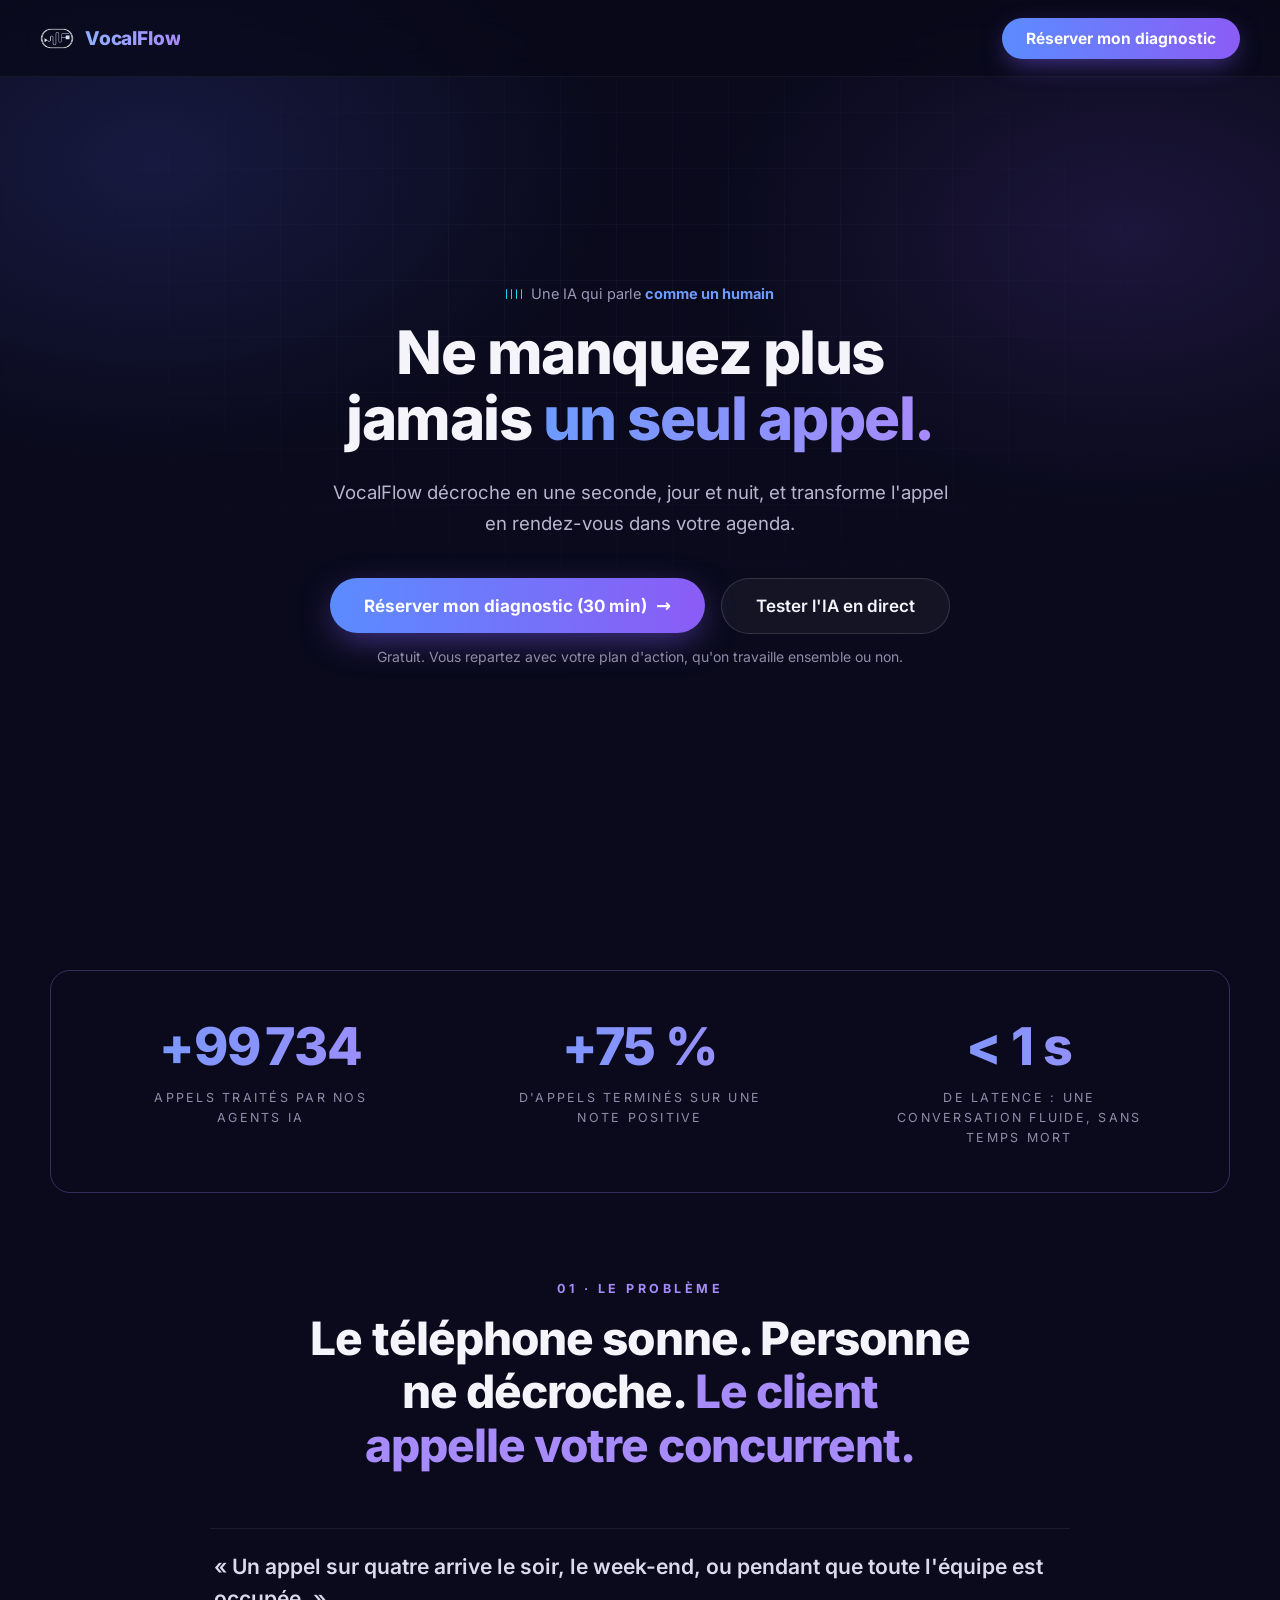
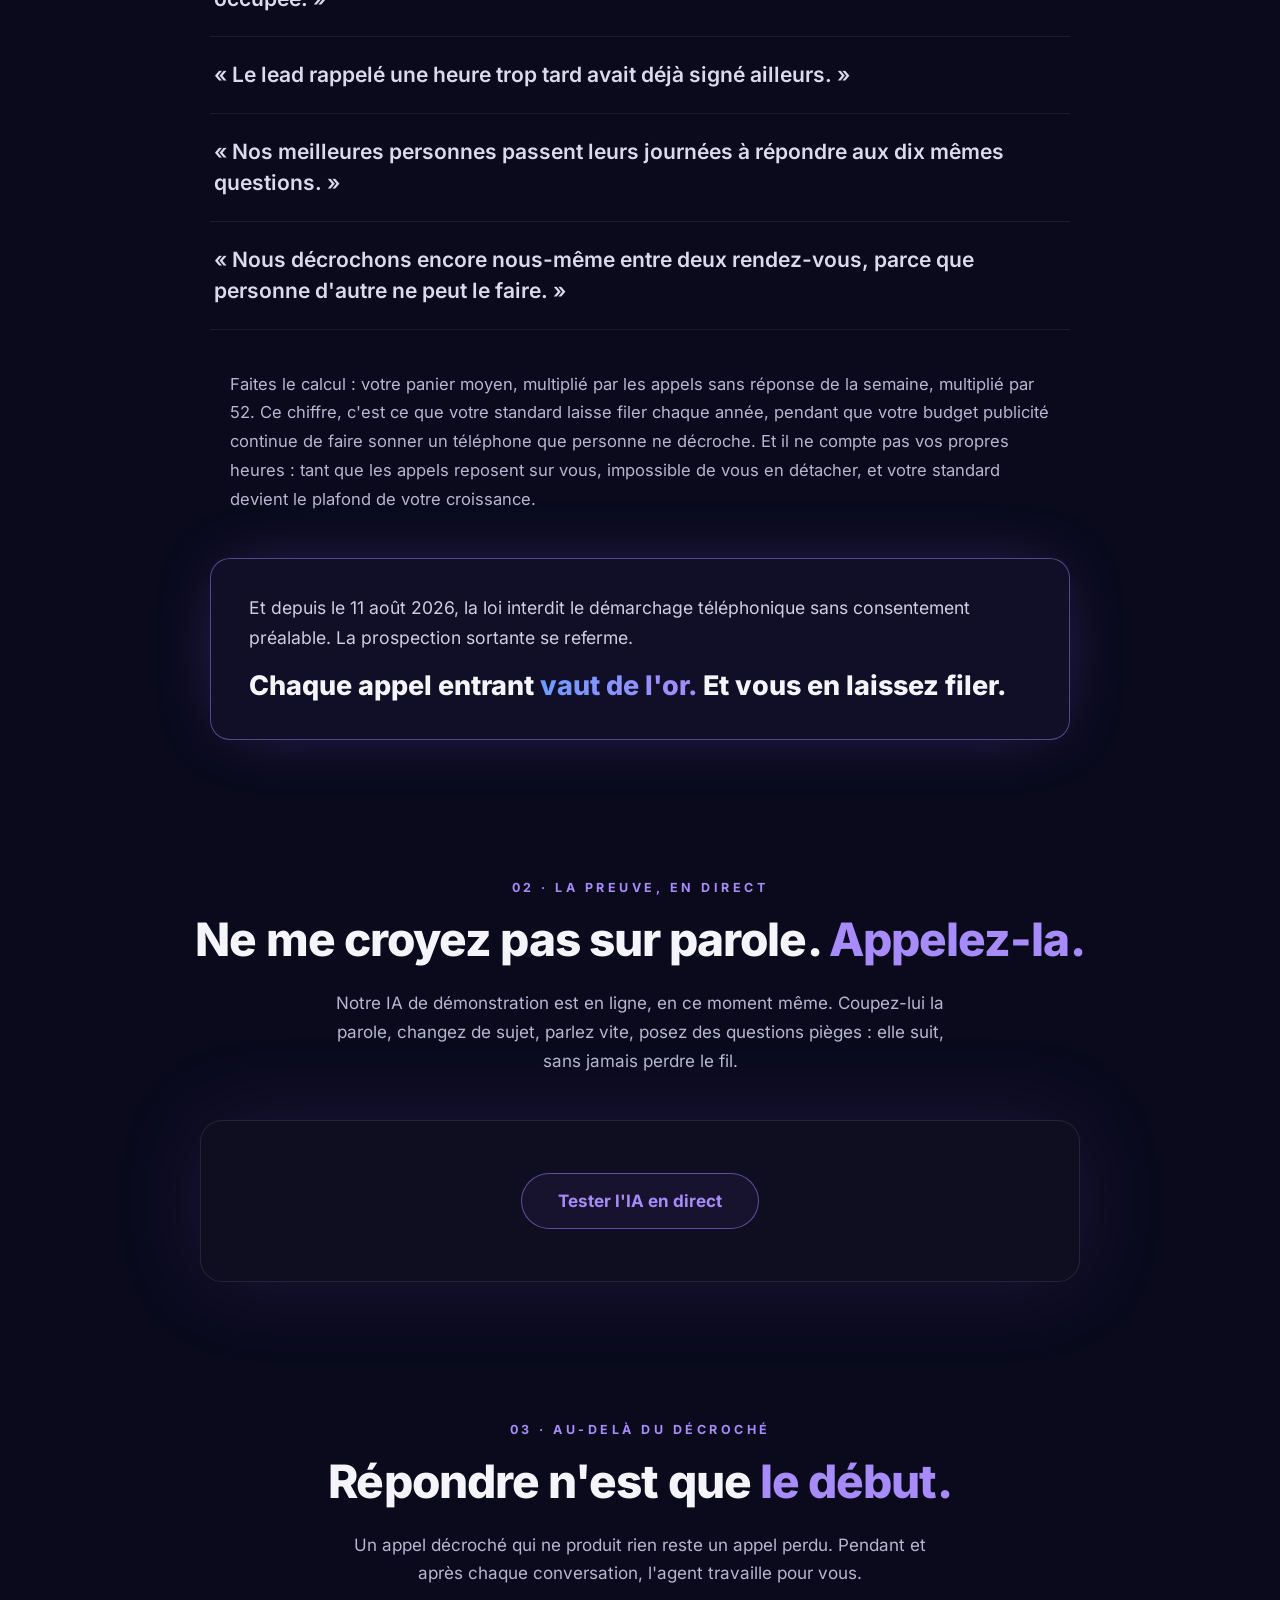
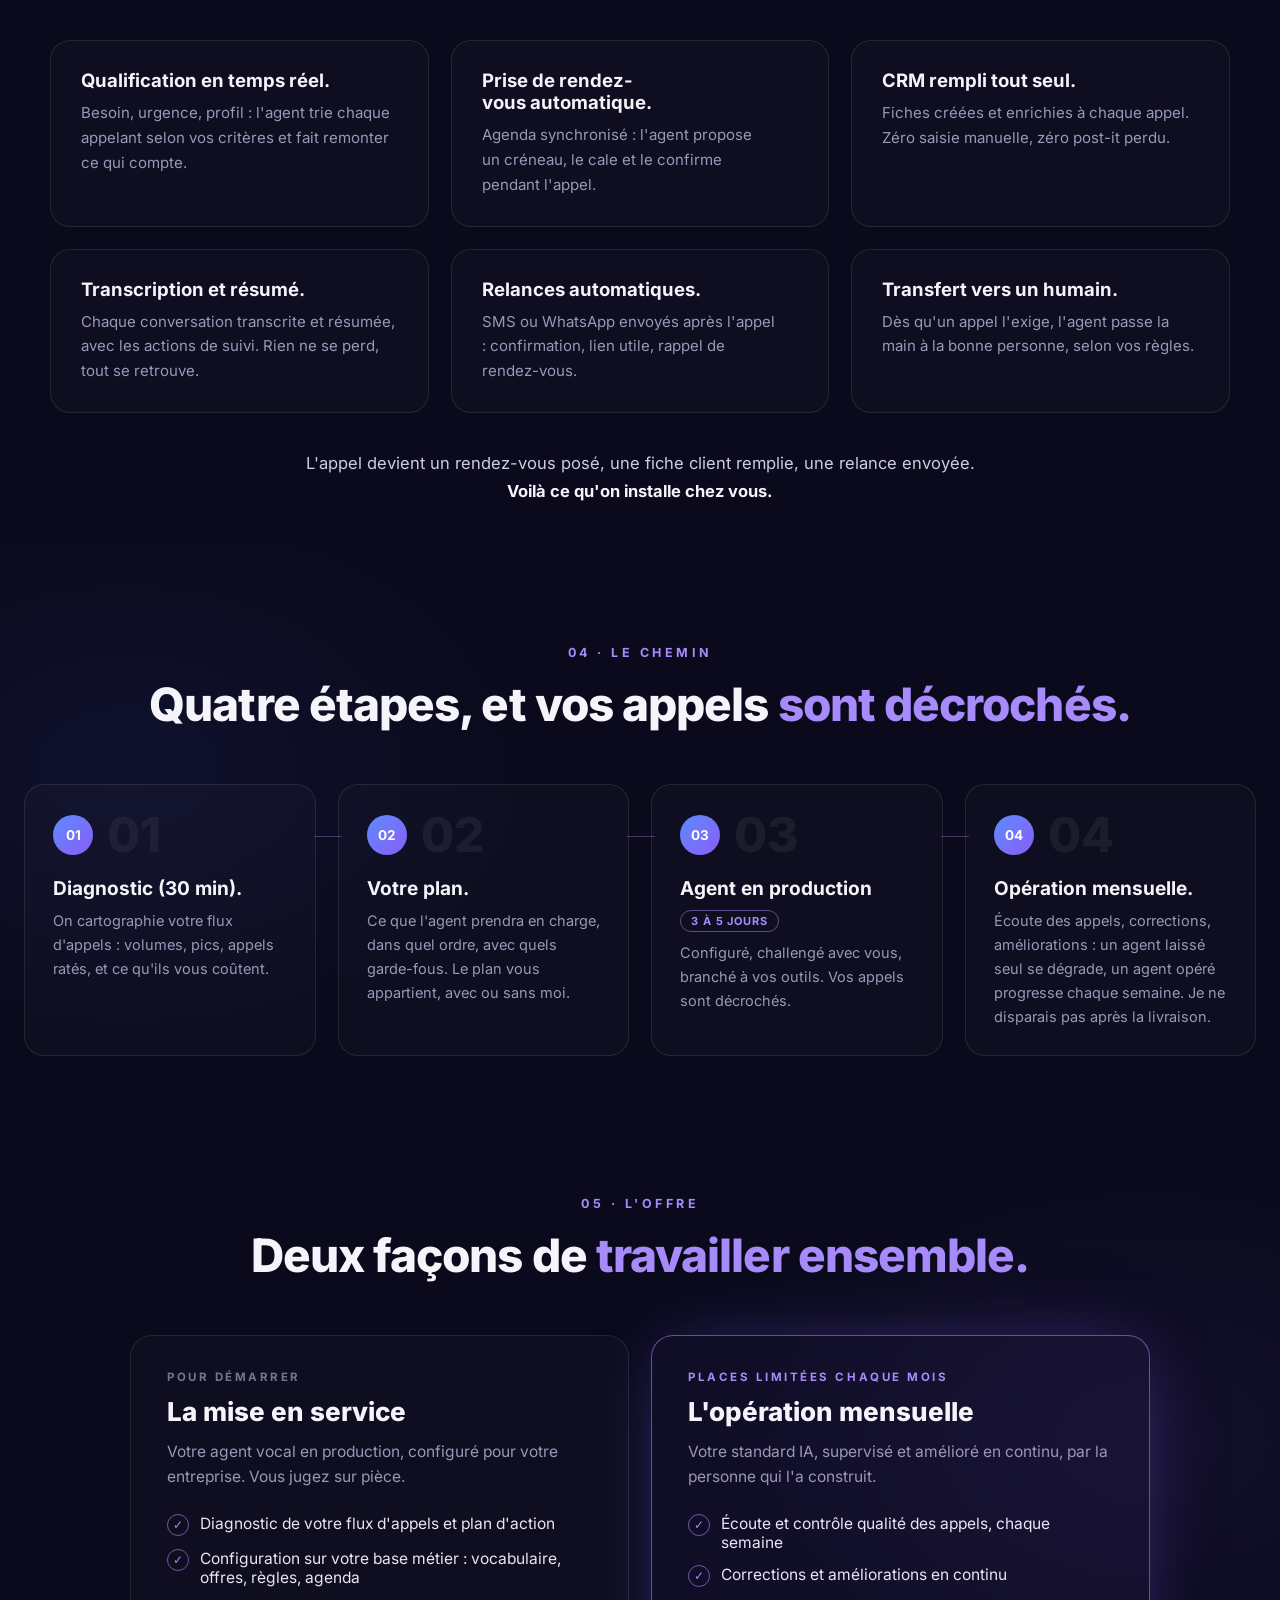
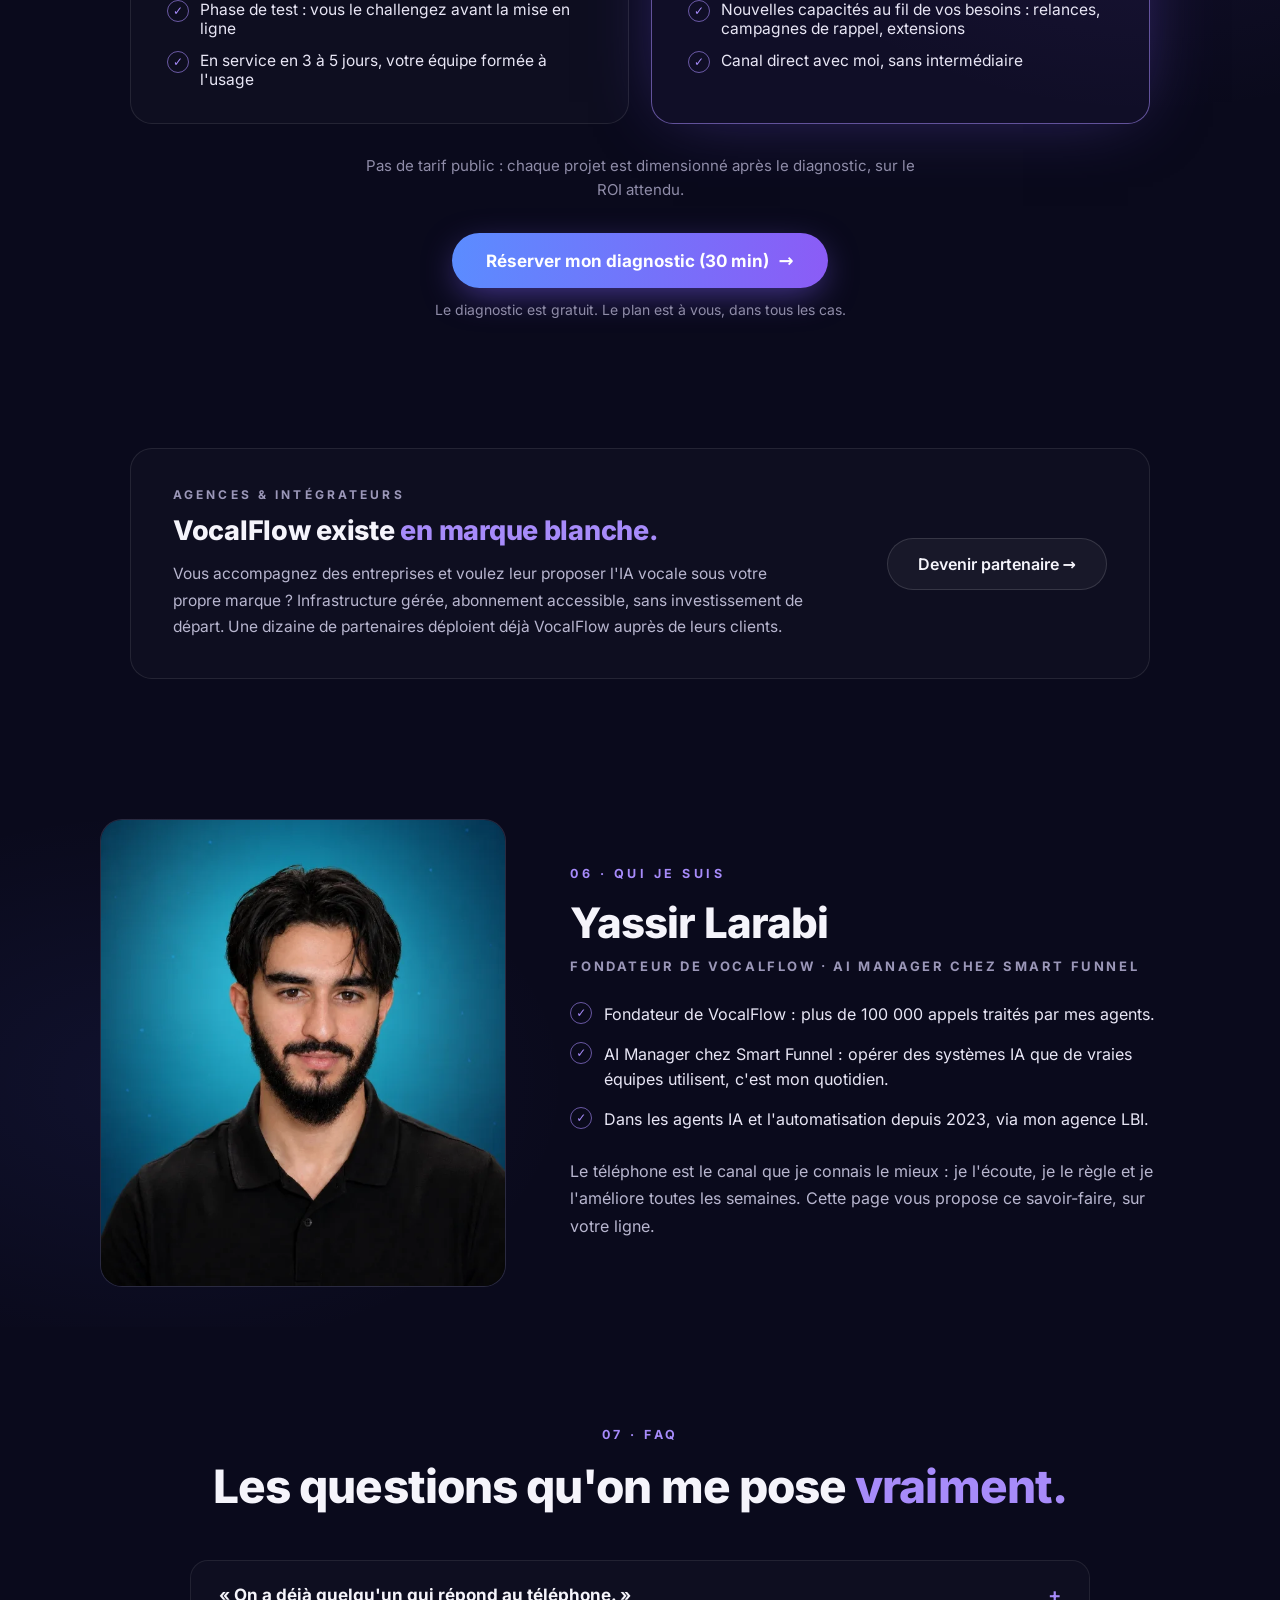
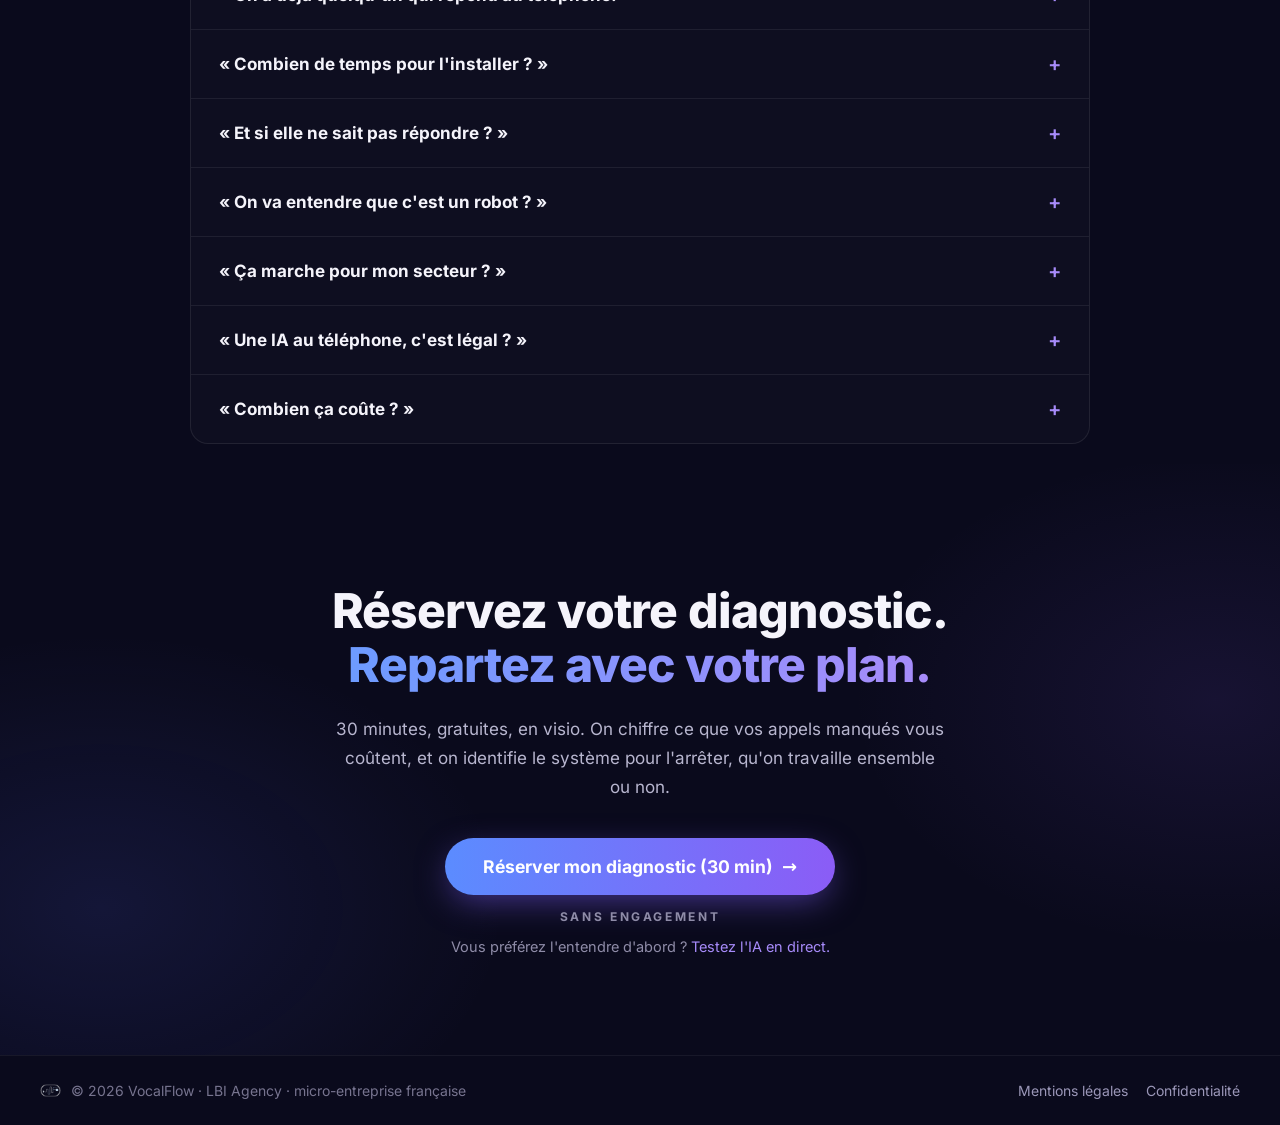
==== index.html @ d1e1bc68 "Implémentation de la maquette Claude Design « Landing VocalFlow » - index.html : 12 sections (hero, " ====
<!DOCTYPE html>
<html lang="fr">
<head>
  <meta charset="utf-8">
  <meta name="viewport" content="width=device-width, initial-scale=1">
  <title>VocalFlow | L'IA vocale qui décroche 24/7</title>
  <meta name="description" content="VocalFlow décroche vos appels en une seconde, jour et nuit, puis qualifie, prend le rendez-vous, remplit votre CRM et relance. Diagnostic gratuit de 30 minutes.">
  <meta name="theme-color" content="#0a0a1c">
  <meta name="color-scheme" content="dark">
  <meta property="og:type" content="website">
  <meta property="og:title" content="VocalFlow. Ne manquez plus jamais un seul appel.">
  <meta property="og:description" content="L'infrastructure téléphonique complète de votre entreprise : décroché en 1 seconde, qualification, RDV, CRM, relances. Testez l'IA en direct.">
  <meta property="og:locale" content="fr_FR">
  <meta property="og:site_name" content="VocalFlow">
  <!-- URLs absolues (obligatoires pour les aperçus LinkedIn/WhatsApp). Si le domaine change : remplacer vocal-flow.fr ici, dans le JSON-LD, robots.txt et sitemap.xml. -->
  <link rel="canonical" href="https://vocal-flow.fr/">
  <meta property="og:url" content="https://vocal-flow.fr/">
  <meta property="og:image" content="https://vocal-flow.fr/assets/og.jpg">
  <meta property="og:image:width" content="1200">
  <meta property="og:image:height" content="630">
  <meta property="og:image:alt" content="VocalFlow. Ne manquez plus jamais un seul appel.">
  <meta name="twitter:card" content="summary_large_image">
  <link rel="icon" href="/favicon.ico" sizes="32x32">
  <link rel="icon" type="image/png" sizes="192x192" href="/assets/icons/icon-192.png">
  <link rel="apple-touch-icon" href="/assets/icons/apple-touch-icon.png">
  <link rel="manifest" href="/site.webmanifest">
  <link rel="preload" href="/assets/fonts/inter.woff2" as="font" type="font/woff2" crossorigin>
  <link rel="stylesheet" href="/styles.css">
  <script type="application/ld+json">
  {
    "@context": "https://schema.org",
    "@type": "Organization",
    "name": "VocalFlow",
    "url": "https://vocal-flow.fr/",
    "logo": "https://vocal-flow.fr/assets/vocalflow-logo.png",
    "description": "Agent vocal IA qui décroche les appels entrants 24/7, qualifie, prend rendez-vous, remplit le CRM et relance.",
    "email": "contact@vocal-flow.fr",
    "founder": {
      "@type": "Person",
      "name": "Yassir Larabi",
      "jobTitle": "Fondateur de VocalFlow, AI Manager chez Smart Funnel",
      "sameAs": ["https://www.linkedin.com/in/yassir-larabi/"]
    },
    "address": { "@type": "PostalAddress", "addressLocality": "Aulnay-sous-Bois", "postalCode": "93600", "addressCountry": "FR" }
  }
  </script>
</head>
<body>
  <a class="skip-link" href="#hero">Aller au contenu</a>

  <!-- Halo qui suit la souris (pointeurs fins uniquement, voir main.js) -->
  <div class="spot" aria-hidden="true"></div>

  <!-- Veil d'ouverture : logo + marque, s'efface après 1,85 s puis est retiré du DOM -->
  <div class="veil" aria-hidden="true">
    <div class="veil__inner">
      <img class="veil__logo" src="/assets/vocalflow-logo-480.png" alt="" width="480" height="296">
      <div class="veil__name">VocalFlow</div>
    </div>
  </div>

  <!-- Navigation fixe -->
  <header class="nav-wrap">
    <nav class="nav" aria-label="Navigation principale">
      <a href="#top" class="brand" aria-label="VocalFlow — retour en haut">
        <img src="/assets/vocalflow-logo-480.png" alt="" width="480" height="296">
        <span class="brand__name">VocalFlow</span>
      </a>
      <a href="#diagnostic" class="btn btn--primary btn--nav"><span class="btn--nav__full">Réserver mon diagnostic</span><span class="btn--nav__short">Mon diagnostic</span></a>
    </nav>
  </header>

  <div id="top" class="page">
    <main>
      <!-- S1 Hero -->
      <section id="hero" class="hero" aria-labelledby="hero-title">
        <div class="hero__grid" aria-hidden="true"></div>
        <div class="hero__inner">
          <div class="hero__eyebrow rise">
            <span class="wave" aria-hidden="true"><span></span><span></span><span></span><span></span></span>
            <span>Une IA qui parle <b>comme un humain</b></span>
          </div>
          <h1 id="hero-title" class="hero__title rise">Ne manquez plus jamais <span class="grad-text">un seul appel.</span></h1>
          <p class="hero__lead rise">VocalFlow décroche en une seconde, jour et nuit, et transforme l'appel en rendez-vous dans votre agenda.</p>
          <div class="hero__cta rise">
            <div class="cta-row">
              <a href="#diagnostic" class="btn btn--primary">Réserver mon diagnostic (30&nbsp;min) <span class="arrow" aria-hidden="true">→</span></a>
              <a href="#demo-live" class="btn btn--ghost">Tester l'IA en direct</a>
            </div>
            <div class="hero__note">Gratuit. Vous repartez avec votre plan d'action, qu'on travaille ensemble ou non.</div>
          </div>
        </div>
      </section>

      <!-- S2 Preuves flash -->
      <section class="stats" aria-label="Chiffres clés">
        <div class="stats__box">
          <div class="stat">
            <div class="stat__num grad-text" data-count="100000" data-prefix="+">+100&#8239;000</div>
            <div class="stat__label">appels traités par nos agents IA</div>
          </div>
          <div class="stat">
            <div class="stat__num grad-text" data-count="75" data-prefix="+" data-suffix=" %">+75 %</div>
            <div class="stat__label">d'appels terminés sur une note positive</div>
          </div>
          <div class="stat stat--wide">
            <div class="stat__num grad-text">&lt; 1 s</div>
            <div class="stat__label">de latence : une conversation fluide, sans temps mort</div>
          </div>
        </div>
      </section>

      <!-- S3 Le problème -->
      <section class="problem" aria-labelledby="problem-title">
        <p class="eyebrow">01 · Le problème</p>
        <h2 id="problem-title" class="h2 h2--wide">Le téléphone sonne. Personne ne décroche. <span class="accent">Le client appelle votre concurrent.</span></h2>
        <div class="quotes">
          <p class="quote">« Un appel sur quatre arrive le soir, le week-end, ou pendant que toute l'équipe est occupée. »</p>
          <p class="quote">« Le lead rappelé une heure trop tard avait déjà signé ailleurs. »</p>
          <p class="quote">« Nos meilleures personnes passent leurs journées à répondre aux dix mêmes questions. »</p>
          <p class="quote">« Nous décrochons encore nous-même entre deux rendez-vous, parce que personne d'autre ne peut le faire. »</p>
        </div>
        <p class="problem__calc">Faites le calcul : votre panier moyen, multiplié par les appels sans réponse de la semaine, multiplié par 52. Ce chiffre, c'est ce que votre standard laisse filer chaque année, pendant que votre budget publicité continue de faire sonner un téléphone que personne ne décroche. Et il ne compte pas vos propres heures : tant que les appels reposent sur vous, impossible de vous en détacher, et votre standard devient le plafond de votre croissance.</p>
        <div class="law">
          <p>Et depuis le 11 août 2026, la loi interdit le démarchage téléphonique sans consentement préalable. La prospection sortante se referme.</p>
          <p class="law__punch">Chaque appel entrant <span class="grad-text">vaut de l'or.</span> Et vous en laissez filer.</p>
        </div>
      </section>

      <!-- S4 Démo en direct -->
      <section id="demo-live" class="demo" aria-labelledby="demo-title">
        <p class="eyebrow">02 · La preuve, en direct</p>
        <h2 id="demo-title" class="h2">Ne me croyez pas sur parole. <span class="accent">Appelez-la.</span></h2>
        <p class="lead">Notre IA de démonstration est en ligne, en ce moment même. Coupez-lui la parole, changez de sujet, parlez vite, posez des questions pièges : elle suit, sans jamais perdre le fil.</p>
        <div class="demo__card">
          <div class="demo__idle">
            <button type="button" class="btn btn--accent demo__reveal">Tester l'IA en direct</button>
          </div>
          <div class="demo__live" hidden>
            <div class="status"><span class="status__dot" aria-hidden="true"></span><span class="status__text">EN LIGNE MAINTENANT</span></div>
            <div class="demo__sub">Notre agent décroche dans la seconde, 24h/24.</div>
            <div class="widget">
              <div class="widget__frame">
                <div class="widget__loading" aria-hidden="true">CONNEXION À L'AGENT…</div>
                <iframe title="Tester l'agent VocalFlow en direct" data-src="https://app.vocal-flow.fr/agent-test-public?token=dpl_apt_5d28abdd1e798d0c195125b5055f5cab32efa5df6ee1982fee06af8acb499785&amp;agentId=01M1MCRBT5XDGEQPH5RAGVAJAZ" allow="microphone; autoplay" scrolling="no"></iframe>
              </div>
            </div>
            <p class="demo__note">L'agent de démonstration suit un script générique. Le vôtre sera configuré sur votre métier, vos offres et vos règles.</p>
          </div>
          <noscript><p class="demo__note"><a href="https://app.vocal-flow.fr/agent-test-public?token=dpl_apt_5d28abdd1e798d0c195125b5055f5cab32efa5df6ee1982fee06af8acb499785&amp;agentId=01M1MCRBT5XDGEQPH5RAGVAJAZ" target="_blank" rel="noopener">Ouvrir la démo dans un nouvel onglet</a></p></noscript>
        </div>
      </section>

      <!-- S5 Infrastructure -->
      <section class="infra" aria-labelledby="infra-title">
        <p class="eyebrow">03 · Au-delà du décroché</p>
        <h2 id="infra-title" class="h2">Répondre n'est que <span class="accent">le début.</span></h2>
        <p class="lead lead--600">Un appel décroché qui ne produit rien reste un appel perdu. Pendant et après chaque conversation, l'agent travaille pour vous.</p>
        <div class="cards">
          <div class="card"><h3>Qualification en temps réel.</h3><p>Besoin, urgence, profil : l'agent trie chaque appelant selon vos critères et fait remonter ce qui compte.</p></div>
          <div class="card"><h3>Prise de rendez-vous automatique.</h3><p>Agenda synchronisé : l'agent propose un créneau, le cale et le confirme pendant l'appel.</p></div>
          <div class="card"><h3>CRM rempli tout seul.</h3><p>Fiches créées et enrichies à chaque appel. Zéro saisie manuelle, zéro post-it perdu.</p></div>
          <div class="card"><h3>Transcription et résumé.</h3><p>Chaque conversation transcrite et résumée, avec les actions de suivi. Rien ne se perd, tout se retrouve.</p></div>
          <div class="card"><h3>Relances automatiques.</h3><p>SMS ou WhatsApp envoyés après l'appel : confirmation, lien utile, rappel de rendez-vous.</p></div>
          <div class="card"><h3>Transfert vers un humain.</h3><p>Dès qu'un appel l'exige, l'agent passe la main à la bonne personne, selon vos règles.</p></div>
        </div>
        <p class="infra__outro">L'appel devient un rendez-vous posé, une fiche client remplie, une relance envoyée. <b>Voilà ce qu'on installe chez vous.</b></p>
      </section>

      <!-- S7 Le chemin -->
      <section class="path" aria-labelledby="path-title">
        <p class="eyebrow">04 · Le chemin</p>
        <h2 id="path-title" class="h2">Quatre étapes, et vos appels <span class="accent">sont décrochés.</span></h2>
        <ol class="steps">
          <li class="step">
            <div class="step__head"><span class="step__badge">01</span><span class="step__ghost" aria-hidden="true">01</span></div>
            <h3 class="step__title">Diagnostic (30 min).</h3>
            <p>On cartographie votre flux d'appels : volumes, pics, appels ratés, et ce qu'ils vous coûtent.</p>
          </li>
          <li class="step">
            <div class="step__head"><span class="step__badge">02</span><span class="step__ghost" aria-hidden="true">02</span></div>
            <h3 class="step__title">Votre plan.</h3>
            <p>Ce que l'agent prendra en charge, dans quel ordre, avec quels garde-fous. Le plan vous appartient, avec ou sans moi.</p>
          </li>
          <li class="step">
            <div class="step__head"><span class="step__badge">03</span><span class="step__ghost" aria-hidden="true">03</span></div>
            <h3 class="step__title step__title--row"><span>Agent en production</span><span class="chip">3 À 5 JOURS</span></h3>
            <p>Configuré, challengé avec vous, branché à vos outils. Vos appels sont décrochés.</p>
          </li>
          <li class="step">
            <div class="step__head"><span class="step__badge">04</span><span class="step__ghost" aria-hidden="true">04</span></div>
            <h3 class="step__title">Opération mensuelle.</h3>
            <p>Écoute des appels, corrections, améliorations : un agent laissé seul se dégrade, un agent opéré progresse chaque semaine. Je ne disparais pas après la livraison.</p>
          </li>
        </ol>
      </section>

      <!-- S8 L'offre -->
      <section id="offre" class="offer" aria-labelledby="offer-title">
        <p class="eyebrow">05 · L'offre</p>
        <h2 id="offer-title" class="h2">Deux façons de <span class="accent">travailler ensemble.</span></h2>
        <div class="plans">
          <div class="plan">
            <div class="plan__kicker">Pour démarrer</div>
            <h3 class="plan__name">La mise en service</h3>
            <p class="plan__desc">Votre agent vocal en production, configuré pour votre entreprise. Vous jugez sur pièce.</p>
            <ul class="checklist">
              <li><span class="check" aria-hidden="true">✓</span><span>Diagnostic de votre flux d'appels et plan d'action</span></li>
              <li><span class="check" aria-hidden="true">✓</span><span>Configuration sur votre base métier : vocabulaire, offres, règles, agenda</span></li>
              <li><span class="check" aria-hidden="true">✓</span><span>Phase de test : vous le challengez avant la mise en ligne</span></li>
              <li><span class="check" aria-hidden="true">✓</span><span>En service en 3 à 5 jours, votre équipe formée à l'usage</span></li>
            </ul>
          </div>
          <div class="plan plan--featured">
            <div class="plan__kicker">Places limitées chaque mois</div>
            <h3 class="plan__name">L'opération mensuelle</h3>
            <p class="plan__desc">Votre standard IA, supervisé et amélioré en continu, par la personne qui l'a construit.</p>
            <ul class="checklist">
              <li><span class="check" aria-hidden="true">✓</span><span>Écoute et contrôle qualité des appels, chaque semaine</span></li>
              <li><span class="check" aria-hidden="true">✓</span><span>Corrections et améliorations en continu</span></li>
              <li><span class="check" aria-hidden="true">✓</span><span>Nouvelles capacités au fil de vos besoins : relances, campagnes de rappel, extensions</span></li>
              <li><span class="check" aria-hidden="true">✓</span><span>Canal direct avec moi, sans intermédiaire</span></li>
            </ul>
          </div>
        </div>
        <p class="offer__note">Pas de tarif public : chaque projet est dimensionné après le diagnostic, sur le ROI attendu.</p>
        <div class="cta-block">
          <a href="#diagnostic" class="btn btn--primary">Réserver mon diagnostic (30&nbsp;min) <span class="arrow" aria-hidden="true">→</span></a>
          <div class="cta-block__note">Le diagnostic est gratuit. Le plan est à vous, dans tous les cas.</div>
        </div>
      </section>

      <!-- S9 Marque blanche -->
      <section class="partner" aria-labelledby="partner-title">
        <div class="partner__card">
          <div class="partner__body">
            <p class="partner__kicker">Agences &amp; intégrateurs</p>
            <h2 id="partner-title" class="partner__title">VocalFlow existe <span class="accent">en marque blanche.</span></h2>
            <p class="partner__text">Vous accompagnez des entreprises et voulez leur proposer l'IA vocale sous votre propre marque ? Infrastructure gérée, abonnement accessible, sans investissement de départ. Une dizaine de partenaires déploient déjà VocalFlow auprès de leurs clients.</p>
          </div>
          <a href="mailto:contact@vocal-flow.fr?subject=Partenariat%20marque%20blanche%20VocalFlow" class="btn btn--ghost btn--sm" data-partner>Devenir partenaire →</a>
        </div>
      </section>

      <!-- S10 Qui je suis -->
      <section class="about" aria-labelledby="about-title">
        <div class="about__inner">
          <div class="about__photo">
            <picture>
              <source type="image/webp" srcset="/assets/portrait-720.webp 720w, /assets/portrait.webp 650w" sizes="(max-width: 900px) 420px, 380px">
              <img src="/assets/portrait.jpg" srcset="/assets/portrait-720.jpg 720w, /assets/portrait.jpg 650w" sizes="(max-width: 900px) 420px, 380px" alt="Yassir Larabi, fondateur de VocalFlow" width="650" height="812" loading="lazy" decoding="async">
            </picture>
          </div>
          <div class="about__body">
            <p class="eyebrow eyebrow--left">06 · Qui je suis</p>
            <h2 id="about-title" class="about__name">Yassir Larabi</h2>
            <p class="about__role">Fondateur de VocalFlow · AI Manager chez Smart Funnel</p>
            <ul class="checklist checklist--about">
              <li><span class="check" aria-hidden="true">✓</span><span>Fondateur de VocalFlow : plus de 100 000 appels traités par mes agents.</span></li>
              <li><span class="check" aria-hidden="true">✓</span><span>AI Manager chez Smart Funnel : opérer des systèmes IA que de vraies équipes utilisent, c'est mon quotidien.</span></li>
              <li><span class="check" aria-hidden="true">✓</span><span>Dans les agents IA et l'automatisation depuis 2023, via mon agence LBI.</span></li>
            </ul>
            <p class="about__text">Le téléphone est le canal que je connais le mieux : je l'écoute, je le règle et je l'améliore toutes les semaines. Cette page vous propose ce savoir-faire, sur votre ligne.</p>
          </div>
        </div>
      </section>

      <!-- S11 FAQ -->
      <section id="faq" class="faq" aria-labelledby="faq-title">
        <p class="eyebrow">07 · FAQ</p>
        <h2 id="faq-title" class="h2">Les questions qu'on me pose <span class="accent">vraiment.</span></h2>
        <div class="faq__list">
          <div class="faq__item">
            <button type="button" class="faq__q" aria-expanded="false" aria-controls="faq-a-1"><span>« On a déjà quelqu'un qui répond au téléphone. »</span><span class="faq__icon" aria-hidden="true">+</span></button>
            <div class="faq__a" id="faq-a-1"><p>Parfait : l'agent prend ce qui déborde. Les appels simultanés, les soirs, les week-ends, les pics d'activité. Votre équipe garde les conversations à valeur, l'IA absorbe le reste.</p></div>
          </div>
          <div class="faq__item">
            <button type="button" class="faq__q" aria-expanded="false" aria-controls="faq-a-2"><span>« Combien de temps pour l'installer ? »</span><span class="faq__icon" aria-hidden="true">+</span></button>
            <div class="faq__a" id="faq-a-2"><p>3 à 5 jours, et on s'occupe de tout : diagnostic, configuration sur votre base métier, phase de test où vous le challengez, mise en service. Vous n'avez qu'à valider.</p></div>
          </div>
          <div class="faq__item">
            <button type="button" class="faq__q" aria-expanded="false" aria-controls="faq-a-3"><span>« Et si elle ne sait pas répondre ? »</span><span class="faq__icon" aria-hidden="true">+</span></button>
            <div class="faq__a" id="faq-a-3"><p>Elle transfère vers un humain, selon vos règles. Et chaque cas non couvert est ajouté à sa base la semaine même : c'est ça, un système opéré.</p></div>
          </div>
          <div class="faq__item">
            <button type="button" class="faq__q" aria-expanded="false" aria-controls="faq-a-4"><span>« On va entendre que c'est un robot ? »</span><span class="faq__icon" aria-hidden="true">+</span></button>
            <div class="faq__a" id="faq-a-4"><p>Appelez la démo et jugez : intonations naturelles, pauses, adaptation au rythme de votre interlocuteur. La voix est choisie avec vous : timbre, ton, énergie.</p></div>
          </div>
          <div class="faq__item">
            <button type="button" class="faq__q" aria-expanded="false" aria-controls="faq-a-5"><span>« Ça marche pour mon secteur ? »</span><span class="faq__icon" aria-hidden="true">+</span></button>
            <div class="faq__a" id="faq-a-5"><p>L'agent est configuré sur votre base métier : vos services, vos offres, vos règles. Si vos appels entrants ont de la valeur, il y a un système à construire. Le diagnostic vous le dira honnêtement, y compris si la réponse est non.</p></div>
          </div>
          <div class="faq__item">
            <button type="button" class="faq__q" aria-expanded="false" aria-controls="faq-a-6"><span>« Une IA au téléphone, c'est légal ? »</span><span class="faq__icon" aria-hidden="true">+</span></button>
            <div class="faq__a" id="faq-a-6"><p>Oui : l'agent traite vos appels entrants et le suivi de personnes qui vous ont sollicités, exactement le cadre que la loi de 2026 laisse ouvert. Les règles d'information des appelants se configurent selon vos obligations, et on les cadre ensemble au diagnostic.</p></div>
          </div>
          <div class="faq__item">
            <button type="button" class="faq__q" aria-expanded="false" aria-controls="faq-a-7"><span>« Combien ça coûte ? »</span><span class="faq__icon" aria-hidden="true">+</span></button>
            <div class="faq__a" id="faq-a-7"><p>C'est du sur-mesure, cadré après le diagnostic. L'investissement se dimensionne sur le ROI du système, pas l'inverse.</p></div>
          </div>
        </div>
      </section>

      <!-- S12 CTA final -->
      <section id="diagnostic" class="final" aria-labelledby="final-title">
        <div class="final__inner">
          <h2 id="final-title" class="final__title">Réservez votre diagnostic. <span class="grad-text">Repartez avec votre plan.</span></h2>
          <p class="final__lead">30 minutes, gratuites, en visio. On chiffre ce que vos appels manqués vous coûtent, et on identifie le système pour l'arrêter, qu'on travaille ensemble ou non.</p>
          <div class="cta-block final__cta">
            <a href="https://calendly.com/contact-vocal-flow/audit-ia-vocale" class="btn btn--primary btn--final" data-calendly target="_blank" rel="noopener">Réserver mon diagnostic (30&nbsp;min) <span class="arrow" aria-hidden="true">→</span></a>
            <div class="final__tag">SANS ENGAGEMENT</div>
            <div class="final__alt">Vous préférez l'entendre d'abord ? <a href="#demo-live">Testez l'IA en direct.</a></div>
          </div>
        </div>
      </section>
    </main>

    <footer class="footer">
      <div class="footer__inner">
        <div class="footer__brand">
          <img src="/assets/vocalflow-logo-480.png" alt="VocalFlow" width="480" height="296">
          <span>© 2026 VocalFlow · LBI Agency · micro-entreprise française</span>
        </div>
        <nav class="footer__links" aria-label="Liens légaux">
          <a href="/mentions-legales">Mentions légales</a>
          <a href="/politique-confidentialite">Confidentialité</a>
        </nav>
      </div>
    </footer>
  </div>

  <script src="/main.js" defer></script>
</body>
</html>
---- styles.css ----
/* ==========================================================================
   VocalFlow — "Ne manquez plus jamais un seul appel."
   Implémentation fidèle de design-source/reproduction-design-agentia/project/Landing VocalFlow.dc.html
   Fond #0a0a1c, dégradés bleu → violet, police Inter (auto-hébergée).
   ========================================================================== */

/* ---------- Police auto-hébergée (Inter variable, sous-ensemble latin, licence OFL : assets/fonts/OFL-Inter.txt) ---------- */
@font-face {
  font-family: 'Inter';
  font-style: normal;
  font-weight: 400 800;
  font-display: swap;
  src: url('assets/fonts/inter.woff2') format('woff2');
  unicode-range: U+0000-00FF, U+0131, U+0152-0153, U+02BB-02BC, U+02C6, U+02DA, U+02DC, U+0304, U+0308, U+0329, U+2000-206F, U+20AC, U+2122, U+2191, U+2193, U+2212, U+2215, U+FEFF, U+FFFD;
}

:root {
  --bg: #0a0a1c;
  --bg-2: #0d0d22;
  --bg-3: #12122a;

  --ink: #f5f4fb;
  --body: #b8b6cf;
  --soft: #cfcde0;
  --quote: #dcd9ec;
  --list: #e8e6f5;
  --muted: #9b97b8;
  --muted-2: #8f8ca8;
  --muted-3: #77748f;
  --muted-4: #6d6a85;

  --accent: #a78bfa;
  --accent-2: #c4b5fd;
  --blue: #6d9bff;
  --cyan: #22d3ee;
  --green: #34d399;

  --grad-btn: linear-gradient(93deg, #5b8cff, #8b5cf6);
  --grad-text: linear-gradient(92deg, #6d9bff, #a78bfa);
  --grad-mark: linear-gradient(92deg, #8fb0ff, #a78bfa);
  --grad-badge: linear-gradient(135deg, #5b8cff, #8b5cf6);

  --card: rgba(255, 255, 255, .02);
  --line: rgba(255, 255, 255, .09);
  --line-soft: rgba(255, 255, 255, .07);
  --line-faint: rgba(255, 255, 255, .06);
  --line-strong: rgba(255, 255, 255, .13);

  --shadow-btn: 0 10px 34px -6px rgba(124, 92, 246, .55);
  --shadow-btn-hover: 0 16px 40px -6px rgba(124, 92, 246, .7);
  --shadow-nav: 0 8px 26px -6px rgba(124, 92, 246, .6);
  --shadow-nav-hover: 0 12px 32px -6px rgba(124, 92, 246, .75);

  --font: 'Inter', system-ui, -apple-system, 'Segoe UI', Roboto, 'Helvetica Neue', Arial, sans-serif;
  --ease: cubic-bezier(.22, 1, .36, 1);

  /* Widget de démo (S4) : cadrage du bouton d'appel dans l'iframe app.vocal-flow.fr.
     Valeurs de la maquette : fenêtre 89 px, décalage 409 px, hauteur totale 630 px. */
  --widget-window: 89px;
  --widget-offset: 409px;
  --widget-height: 630px;

  color-scheme: dark;
}

/* ---------- Base ---------- */
*, *::before, *::after { box-sizing: border-box; }

html {
  scroll-behavior: smooth;
  scroll-padding-top: 104px;
  -webkit-text-size-adjust: 100%;
}

body {
  margin: 0;
  background: var(--bg);
  color: var(--ink);
  font-family: var(--font);
  line-height: normal; /* comme la maquette : les interlignes sont posés élément par élément */
  -webkit-font-smoothing: antialiased;
  -moz-osx-font-smoothing: grayscale;
}

.page { position: relative; overflow: clip; }

a { color: var(--accent); text-decoration: none; }
a:hover { color: var(--accent-2); }
a:focus-visible, button:focus-visible { outline: 2px solid var(--accent); outline-offset: 3px; border-radius: 8px; }

img { display: block; max-width: 100%; height: auto; }
h1, h2, h3, p, ul, ol { margin: 0; }
ul, ol { padding: 0; list-style: none; }
h1, h2, h3 { text-wrap: balance; }
p { text-wrap: pretty; }

.skip-link {
  position: absolute; left: 16px; top: -60px; z-index: 1000;
  padding: 10px 16px; border-radius: 999px; background: var(--ink); color: var(--bg); font-weight: 700;
}
.skip-link:focus { top: 16px; }

/* ---------- Utilitaires de texte ---------- */
.grad-text {
  background: var(--grad-text);
  -webkit-background-clip: text; background-clip: text;
  -webkit-text-fill-color: transparent; color: transparent;
}
.accent { color: var(--accent); }

.eyebrow {
  text-align: center; font-size: 12.5px; letter-spacing: .28em; font-weight: 700;
  color: var(--accent); text-transform: uppercase;
}
.eyebrow--left { text-align: left; }

.h2 {
  font-size: clamp(30px, 5.2vw, 46px); font-weight: 800; letter-spacing: -.02em; line-height: normal;
  text-align: center; color: var(--ink); margin-top: 16px;
}
.h2--wide { max-width: 940px; margin-left: auto; margin-right: auto; line-height: 1.16; }

.lead { max-width: 640px; margin: 22px auto 0; text-align: center; font-size: 17px; line-height: 1.7; color: var(--body); }
.lead--600 { max-width: 600px; }

.check {
  width: 22px; height: 22px; border-radius: 50%; border: 1px solid rgba(167, 139, 250, .6);
  color: var(--accent); font-size: 12px; display: inline-flex; align-items: center; justify-content: center; flex-shrink: 0;
}
.checklist { display: flex; flex-direction: column; gap: 13px; }
.checklist li { display: flex; gap: 11px; font-size: 15.5px; color: var(--list); }

/* ---------- Boutons ---------- */
.btn {
  display: inline-flex; align-items: center; justify-content: center; gap: 9px;
  border-radius: 999px; border: 0; font: inherit; font-weight: 700; cursor: pointer; white-space: nowrap;
  transition: transform .2s ease, box-shadow .2s ease, background-color .2s ease, color .2s ease;
}
.btn .arrow { font-size: 18px; }

.btn--primary { padding: 17px 34px; font-size: 17px; background: var(--grad-btn); color: #fff; box-shadow: var(--shadow-btn); }
.btn--primary:hover { color: #fff; }
.btn--nav { padding: 11px 24px; font-size: 15.5px; box-shadow: var(--shadow-nav); }
.btn--nav__short { display: none; }
.btn--final { padding: 18px 38px; font-size: 17.5px; }

.btn--ghost { padding: 17px 34px; font-size: 17px; font-weight: 600; background: rgba(255, 255, 255, .045); border: 1px solid var(--line-strong); color: var(--ink); }
.btn--ghost:hover { background: rgba(255, 255, 255, .08); color: var(--ink); }
.btn--sm { padding: 15px 30px; font-size: 16px; gap: 8px; flex-shrink: 0; }
.btn--back { padding: 10px 18px; font-size: 14.5px; font-weight: 600; }

.btn--accent { padding: 17px 36px; font-size: 17px; background: rgba(139, 92, 246, .07); border: 1px solid rgba(167, 139, 250, .5); color: var(--accent); }
.btn--accent:hover { background: rgba(139, 92, 246, .14); color: var(--accent-2); }

@media (hover: hover) {
  .btn--primary:hover { transform: translateY(-2px); box-shadow: var(--shadow-btn-hover); }
  .btn--nav:hover { transform: translateY(-1px); box-shadow: var(--shadow-nav-hover); }
}

.cta-row { display: flex; justify-content: center; align-items: center; gap: 16px; flex-wrap: wrap; }
.cta-block { display: flex; flex-direction: column; align-items: center; gap: 13px; margin-top: 30px; }
.cta-block__note { font-size: 14px; color: var(--muted-2); }

/* ---------- Animations ---------- */
@keyframes pulseDot { 0%, 100% { opacity: 1; box-shadow: 0 0 0 0 rgba(52, 211, 153, .55); } 50% { opacity: .75; box-shadow: 0 0 0 6px rgba(52, 211, 153, 0); } }
@keyframes riseIn { from { opacity: 0; transform: translateY(26px); filter: blur(10px); } to { opacity: 1; transform: translateY(0); filter: blur(0); } }
@keyframes fadeNav { from { opacity: 0; transform: translateY(-10px); } to { opacity: 1; transform: translateY(0); } }
@keyframes markIn { from { opacity: 0; transform: scale(.82) translateY(8px); filter: blur(12px); } to { opacity: 1; transform: scale(1) translateY(0); filter: blur(0); } }
@keyframes veilOut { 0%, 60% { opacity: 1; } 100% { opacity: 0; } }
@keyframes waveBar { 0%, 100% { transform: scaleY(.35); } 50% { transform: scaleY(1); } }
@keyframes fadeOnly { from { opacity: 0; } to { opacity: 1; } }

/* Une fois l'entrée jouée, main.js pose .is-in : l'animation est retirée (libère les calques du compositeur). */
.is-in { animation: none !important; opacity: 1; transform: none; filter: none; }

/* ---------- Halo suivant la souris ---------- */
.spot {
  position: fixed; top: 0; left: 0; width: 640px; height: 640px; margin: -320px 0 0 -320px; z-index: 0;
  pointer-events: none; will-change: transform; transform: translate3d(-1000px, -1000px, 0);
  background: radial-gradient(circle closest-side, rgba(78, 217, 234, .13), transparent 100%);
}

/* ---------- Veil d'ouverture ---------- */
.veil {
  position: fixed; inset: 0; z-index: 100; pointer-events: none;
  display: flex; align-items: center; justify-content: center;
  background-color: var(--bg);
  background-image: radial-gradient(560px 400px at 50% 46%, rgba(124, 92, 246, .16), transparent 68%);
  animation: veilOut 1.85s ease both;
}
.veil__inner { display: flex; flex-direction: column; align-items: center; gap: 18px; }
.veil__logo { height: 40px; width: auto; animation: markIn .8s var(--ease) .1s both; }
.veil__name {
  font-weight: 800; font-size: 30px; letter-spacing: -.01em;
  background: var(--grad-mark); -webkit-background-clip: text; background-clip: text; -webkit-text-fill-color: transparent; color: transparent;
  animation: markIn .8s var(--ease) .28s both;
}

/* ---------- Navigation ---------- */
.nav-wrap {
  position: fixed; top: 0; left: 0; right: 0; z-index: 60;
  background: rgba(8, 8, 24, .66); border-bottom: 1px solid rgba(255, 255, 255, .05);
  backdrop-filter: blur(16px); -webkit-backdrop-filter: blur(16px);
  animation: fadeNav .7s ease 1.55s both;
}
.nav-wrap--static { animation: none; }
.nav { max-width: 1400px; margin: 0 auto; padding: 0 40px; height: 76px; display: flex; align-items: center; justify-content: space-between; gap: 16px; }
.brand { display: flex; align-items: center; gap: 11px; }
.brand img { height: 21px; width: auto; }
.brand__name {
  font-weight: 800; font-size: 19px; letter-spacing: -.01em;
  background: var(--grad-mark); -webkit-background-clip: text; background-clip: text; -webkit-text-fill-color: transparent; color: transparent;
}

/* ---------- S1 Hero ---------- */
.hero {
  position: relative; min-height: 100vh; min-height: 100svh;
  display: flex; align-items: center; justify-content: center; padding: 110px 24px 60px;
  background-image:
    radial-gradient(700px 460px at 12% 18%, rgba(91, 108, 255, .16), transparent 65%),
    radial-gradient(640px 420px at 88% 26%, rgba(139, 92, 246, .14), transparent 65%);
}
.hero__grid {
  position: absolute; inset: 0;
  background-image: linear-gradient(rgba(148, 163, 255, .05) 1px, transparent 1px), linear-gradient(90deg, rgba(148, 163, 255, .05) 1px, transparent 1px);
  background-size: 56px 56px;
  -webkit-mask-image: radial-gradient(ellipse 75% 62% at 50% 32%, #000 0%, transparent 72%);
  mask-image: radial-gradient(ellipse 75% 62% at 50% 32%, #000 0%, transparent 72%);
}
.hero__inner { position: relative; max-width: 980px; margin: 0 auto; text-align: center; }

.hero__eyebrow { display: flex; align-items: center; justify-content: center; gap: 9px; font-size: 14.5px; color: var(--muted); }
.hero__eyebrow b { color: var(--blue); }
.wave { display: inline-flex; align-items: center; gap: 3.5px; height: 10px; }
.wave span { width: 1.5px; height: 10px; border-radius: 2px; background: var(--cyan); transform-origin: center; animation: waveBar 1.1s ease-in-out infinite; }
.wave span:nth-child(2) { animation-duration: 1.3s; animation-delay: .15s; }
.wave span:nth-child(3) { animation-duration: .9s; animation-delay: .3s; }
.wave span:nth-child(4) { animation-duration: 1.2s; animation-delay: .45s; }

.hero__title { font-size: clamp(38px, 7.2vw, 60px); font-weight: 800; line-height: 1.09; letter-spacing: -.025em; color: var(--ink); margin: 18px auto 0; max-width: 860px; }
.hero__lead { margin: 26px auto 0; max-width: 620px; font-size: clamp(17px, 2vw, 18.5px); line-height: 1.7; color: var(--body); }
.hero__cta { display: flex; flex-direction: column; align-items: center; gap: 14px; margin-top: 38px; }
.hero__note { font-size: 14px; color: var(--muted-2); }

/* Entrées en cascade (délais de la maquette) */
.rise { animation: riseIn .85s var(--ease) both; }
.hero__eyebrow.rise { animation-delay: .88s; }
.hero__title.rise { animation-delay: .95s; }
.hero__lead.rise { animation-delay: 1.22s; }
.hero__cta.rise { animation-delay: 1.36s; }

/* ---------- S2 Preuves flash ---------- */
.stats { padding: 70px 24px 40px; }
.stats__box {
  max-width: 1180px; margin: 0 auto; border: 1px solid rgba(167, 139, 250, .28); border-radius: 20px; padding: 44px 30px;
  display: grid; grid-template-columns: repeat(3, 1fr); gap: 20px; text-align: center;
}
.stat__num { font-size: clamp(38px, 5.5vw, 52px); font-weight: 800; letter-spacing: -.02em; }
.stat__label { margin: 10px auto 0; max-width: 260px; font-size: 12.5px; letter-spacing: .18em; line-height: 1.6; color: var(--muted-2); text-transform: uppercase; }
.stat--wide .stat__label { max-width: 280px; }

/* ---------- S3 Le problème ---------- */
.problem { position: relative; padding: 48px 24px 40px; }
.quotes { max-width: 860px; margin: 56px auto 0; }
.quote { padding: 22px 4px; border-top: 1px solid var(--line-soft); font-size: clamp(17px, 2.4vw, 21px); font-weight: 600; line-height: 1.5; color: var(--quote); }
.quote:last-child { border-bottom: 1px solid var(--line-soft); }
.problem__calc { max-width: 820px; margin: 40px auto 0; font-size: 16.5px; line-height: 1.75; color: var(--body); }
.law {
  max-width: 860px; margin: 44px auto 0; padding: 34px 38px; border-radius: 20px;
  background: rgba(139, 92, 246, .055); border: 1px solid rgba(167, 139, 250, .45);
  box-shadow: 0 0 70px -22px rgba(124, 92, 246, .45);
}
.law p { font-size: 17.5px; line-height: 1.7; color: var(--soft); }
.law .law__punch { margin-top: 16px; font-size: clamp(22px, 3vw, 27px); font-weight: 800; line-height: 1.35; color: var(--ink); }

/* ---------- S4 Démo en direct ---------- */
.demo { position: relative; padding: 100px 24px 40px; }
.demo__card {
  max-width: 880px; margin: 44px auto 0; padding: 52px 40px; text-align: center;
  background: var(--card); border: 1px solid var(--line); border-radius: 22px;
  box-shadow: 0 0 90px rgba(124, 92, 246, .14);
}
.demo__idle { display: flex; justify-content: center; }
.demo__idle[hidden], .demo__live[hidden] { display: none; }
.status { display: flex; align-items: center; justify-content: center; gap: 12px; }
.status__dot { width: 9px; height: 9px; border-radius: 50%; background: var(--green); animation: pulseDot 2s ease infinite; }
.status__text { font-size: 13px; letter-spacing: .2em; font-weight: 700; color: var(--muted-2); }
.demo__sub { margin-top: 14px; font-size: 16.5px; color: var(--soft); }
.widget { max-width: 640px; margin: 26px auto 0; animation: riseIn .7s var(--ease) both; }
.widget__frame {
  position: relative; height: var(--widget-window); border-radius: 14px; overflow: hidden;
  border: 1px solid rgba(167, 139, 250, .3); background: var(--bg-2);
  box-shadow: 0 18px 60px -30px rgba(124, 92, 246, .55);
  transition: height .5s var(--ease), border-radius .5s ease;
}
.widget__frame.is-open { height: var(--widget-height); border-radius: 18px; }
.widget__loading {
  position: absolute; inset: 0; display: flex; align-items: center; justify-content: center; pointer-events: none;
  color: var(--muted-4); font-size: 13px; letter-spacing: .18em; font-weight: 700;
}
.widget__frame iframe {
  position: absolute; left: 0; top: calc(-1 * var(--widget-offset)); width: 100%; height: var(--widget-height);
  border: 0; background: transparent; transition: top .5s var(--ease);
}
.widget__frame.is-open iframe { top: 0; }
.demo__note { max-width: 560px; margin: 22px auto 0; font-size: 13px; line-height: 1.6; color: var(--muted-4); }

/* ---------- S5 Infrastructure ---------- */
.infra { padding: 100px 24px 40px; }
.cards { max-width: 1180px; margin: 52px auto 0; display: grid; grid-template-columns: repeat(3, 1fr); gap: 22px; }
.card { background: var(--card); border: 1px solid var(--line); border-radius: 20px; padding: 28px 30px; }
.card h3 { font-size: 18.5px; font-weight: 700; color: var(--ink); }
.card p { margin-top: 10px; font-size: 15px; line-height: 1.65; color: var(--muted); }
.infra__outro { max-width: 700px; margin: 36px auto 0; text-align: center; font-size: 16.5px; line-height: 1.7; color: var(--soft); }
.infra__outro b { color: var(--ink); }

/* ---------- S7 Le chemin ---------- */
.path { position: relative; padding: 100px 24px 40px; background-image: radial-gradient(640px 420px at 10% 40%, rgba(91, 108, 255, .07), transparent 65%); }
.steps { position: relative; max-width: 1280px; margin: 52px auto 0; display: grid; grid-template-columns: repeat(4, 1fr); gap: 22px; align-items: stretch; }
.step { position: relative; background: var(--card); border: 1px solid var(--line); border-radius: 20px; padding: 26px 28px; }
.step + .step::before { content: ''; position: absolute; top: 51px; left: -25px; width: 28px; height: 1px; background: rgba(167, 139, 250, .35); }
.step__head { display: flex; align-items: center; gap: 14px; }
.step__badge {
  width: 40px; height: 40px; border-radius: 50%; background: var(--grad-badge); flex-shrink: 0;
  display: inline-flex; align-items: center; justify-content: center; font-weight: 700; font-size: 13.5px; color: #fff;
}
.step__ghost { font-size: 48px; font-weight: 800; line-height: 1; color: rgba(255, 255, 255, .06); }
.step__title { margin-top: 18px; font-size: 19px; font-weight: 700; color: var(--ink); }
.step__title--row { display: flex; align-items: center; gap: 10px; flex-wrap: wrap; }
.chip { display: inline-block; border: 1px solid rgba(167, 139, 250, .5); color: var(--accent); border-radius: 999px; padding: 3px 10px; font-size: 11px; font-weight: 700; letter-spacing: .08em; }
.step p { margin-top: 9px; font-size: 14.5px; line-height: 1.65; color: var(--muted); }

/* ---------- S8 L'offre ---------- */
.offer { position: relative; padding: 100px 24px 40px; background-image: radial-gradient(640px 420px at 90% 40%, rgba(139, 92, 246, .08), transparent 65%); }
.plans { max-width: 1020px; margin: 52px auto 0; display: grid; grid-template-columns: repeat(2, 1fr); gap: 22px; align-items: stretch; }
.plan { background: var(--card); border: 1px solid var(--line); border-radius: 22px; padding: 34px 36px; }
.plan--featured { background: rgba(139, 92, 246, .05); border-color: rgba(167, 139, 250, .55); box-shadow: 0 0 70px -22px rgba(124, 92, 246, .5); }
.plan__kicker { font-size: 11.5px; letter-spacing: .22em; font-weight: 700; color: var(--muted-3); text-transform: uppercase; }
.plan--featured .plan__kicker { color: var(--accent); }
.plan__name { margin-top: 12px; font-size: 26px; font-weight: 800; color: var(--ink); }
.plan__desc { margin-top: 12px; font-size: 15.5px; line-height: 1.65; color: var(--muted); }
.plan .checklist { margin-top: 24px; }
.offer__note { max-width: 620px; margin: 30px auto 0; text-align: center; font-size: 15px; line-height: 1.65; color: var(--muted-2); }

/* ---------- S9 Marque blanche ---------- */
.partner { padding: 90px 24px 40px; }
.partner__card {
  max-width: 1020px; margin: 0 auto; padding: 38px 42px;
  background: var(--card); border: 1px solid var(--line); border-radius: 22px;
  display: flex; align-items: center; justify-content: space-between; gap: 36px; flex-wrap: wrap;
}
.partner__body { max-width: 640px; }
.partner__kicker { font-size: 12px; letter-spacing: .26em; font-weight: 700; color: var(--muted); text-transform: uppercase; }
.partner__title { margin-top: 12px; font-size: clamp(22px, 3vw, 27px); font-weight: 800; letter-spacing: -.01em; color: var(--ink); }
.partner__text { margin-top: 14px; font-size: 15.5px; line-height: 1.7; color: var(--body); }

/* ---------- S10 Qui je suis ---------- */
.about { position: relative; padding: 100px 24px 40px; background-image: radial-gradient(640px 420px at 12% 60%, rgba(91, 108, 255, .08), transparent 65%); }
.about__inner { max-width: 1080px; margin: 0 auto; display: grid; grid-template-columns: .8fr 1.2fr; gap: 64px; align-items: center; }
.about__photo { width: 100%; aspect-ratio: 4 / 4.6; border-radius: 22px; overflow: hidden; border: 1px solid rgba(255, 255, 255, .1); background: var(--bg-3); }
.about__photo img { width: 100%; height: 100%; object-fit: cover; }
.about__name { margin-top: 16px; font-size: clamp(32px, 4.5vw, 42px); font-weight: 800; letter-spacing: -.02em; color: var(--ink); }
.about__role { margin-top: 10px; font-size: 13px; letter-spacing: .2em; font-weight: 700; color: var(--muted); text-transform: uppercase; }
.checklist--about { margin-top: 28px; gap: 14px; }
.checklist--about li { gap: 12px; font-size: 16px; line-height: 1.6; }
.about__text { margin-top: 26px; font-size: 16px; line-height: 1.7; color: var(--body); }

/* ---------- S11 FAQ ---------- */
.faq { padding: 100px 24px 20px; }
.faq__list { max-width: 900px; margin: 46px auto 0; background: var(--card); border: 1px solid rgba(255, 255, 255, .08); border-radius: 18px; overflow: hidden; }
.faq__item + .faq__item { border-top: 1px solid var(--line-soft); }
.faq__q {
  width: 100%; display: flex; align-items: center; justify-content: space-between; gap: 20px; padding: 22px 28px;
  background: none; border: 0; color: var(--ink); font: inherit; text-align: left; cursor: pointer;
}
.faq__q > span:first-child { font-size: 17px; font-weight: 700; }
.faq__icon { color: var(--accent); font-size: 20px; font-weight: 600; flex-shrink: 0; }
.faq__a { padding: 0 28px 22px; }
.faq__a p { font-size: 15.5px; line-height: 1.65; color: var(--muted); }
.faq__a[hidden] { display: none; }

/* ---------- S12 CTA final ---------- */
.final {
  position: relative; padding: 120px 24px 100px;
  background-image:
    radial-gradient(620px 420px at 8% 75%, rgba(91, 108, 255, .12), transparent 65%),
    radial-gradient(560px 380px at 95% 40%, rgba(139, 92, 246, .1), transparent 65%);
}
.final__inner { max-width: 800px; margin: 0 auto; text-align: center; }
.final__title { font-size: clamp(31px, 5.4vw, 48px); font-weight: 800; letter-spacing: -.02em; line-height: 1.14; color: var(--ink); }
.final__lead { margin: 22px auto 0; max-width: 620px; font-size: 17px; line-height: 1.7; color: var(--body); }
.final__cta { gap: 14px; margin-top: 36px; }
.final__tag { font-size: 12px; letter-spacing: .22em; font-weight: 700; color: var(--muted-2); }
.final__alt { font-size: 14.5px; color: var(--muted-2); }

/* ---------- Pied de page ---------- */
.footer { border-top: 1px solid var(--line-faint); }
.footer__inner { max-width: 1400px; margin: 0 auto; padding: 26px 40px; display: flex; align-items: center; justify-content: space-between; flex-wrap: wrap; gap: 14px; }
.footer__brand { display: flex; align-items: center; gap: 10px; font-size: 14px; color: var(--muted-3); }
.footer__brand img { height: 13px; width: auto; opacity: .85; }
.footer__links { display: flex; gap: 18px; flex-wrap: wrap; }
.footer__links a { font-size: 14px; color: var(--muted); }
.footer__links a:hover, .footer__links a[aria-current="page"] { color: var(--accent-2); }

/* ---------- Pages simples : mentions légales, confidentialité, 404 ---------- */
.simple { max-width: 820px; margin: 0 auto; padding: 132px 24px 96px; }
.simple--center { text-align: center; display: flex; flex-direction: column; align-items: center; gap: 18px; padding-top: 26vh; min-height: 78vh; }
.simple--center h1 { font-size: clamp(30px, 4.6vw, 48px); font-weight: 800; letter-spacing: -.02em; }
.simple--center p { color: var(--body); max-width: 520px; line-height: 1.6; }
.simple--center .btn { margin-top: 8px; }
.simple--center .eyebrow { margin-bottom: -6px; }

.legal h1 { font-size: clamp(32px, 5vw, 52px); font-weight: 800; letter-spacing: -.02em; line-height: 1.1; margin: 14px 0; }
.legal__intro { color: var(--body); font-size: 16px; line-height: 1.65; margin: 0 0 10px; }
.legal__date { color: var(--muted-3); font-size: 12px; letter-spacing: .2em; font-weight: 700; text-transform: uppercase; margin: 0 0 44px; }
.legal__card { border: 1px solid var(--line); border-radius: 18px; background: var(--card); padding: clamp(22px, 4vw, 36px); margin-bottom: 20px; }
.legal__card h2 { font-size: 21px; font-weight: 700; letter-spacing: -.01em; margin: 0 0 16px; }
.legal__card p { margin: 0 0 14px; color: var(--soft); font-size: 15.5px; line-height: 1.65; }
.legal__card p:last-child { margin-bottom: 0; }
.legal__card ul { margin: 0 0 14px; padding-left: 20px; list-style: disc; color: var(--soft); font-size: 15.5px; line-height: 1.75; }
.legal__card ul:last-child { margin-bottom: 0; }
.legal__card strong { color: var(--ink); font-weight: 600; }
.legal__card .hint { color: var(--muted-3); }
.legal__card dl { display: grid; grid-template-columns: auto 1fr; gap: 12px 26px; margin: 0; font-size: 15.5px; line-height: 1.55; }
.legal__card dt { color: var(--muted-3); font-size: 13px; letter-spacing: .04em; padding-top: 2px; line-height: 1.55; }
.legal__card dd { margin: 0; color: var(--ink); }
.legal__card dl + p { margin-top: 16px; }
.legal__callout { border-left: 2px solid var(--accent); padding: 4px 0 4px 18px; color: var(--soft); font-size: 15px; line-height: 1.65; }
.legal__outro { margin: 36px 0 0; color: var(--muted-2); font-size: 14px; }
.legal .eyebrow { text-align: left; }

/* ---------- Mouvement réduit ---------- */
@media (prefers-reduced-motion: reduce) {
  html { scroll-behavior: auto; }
  .veil { display: none; }
  .spot { display: none; }
  .nav-wrap { animation: none; }
  .rise, .widget { animation-name: fadeOnly; animation-duration: .4s; animation-delay: 0s; }
  /* Sans veil, le hero n'attend plus : cascade courte (les sélecteurs à deux classes ci-dessus gardent sinon leurs délais). */
  .hero__eyebrow.rise { animation-delay: 0s; }
  .hero__title.rise { animation-delay: .08s; }
  .hero__lead.rise { animation-delay: .16s; }
  .hero__cta.rise { animation-delay: .24s; }
  .wave span, .status__dot { animation: none; }
  .btn, .widget__frame, .widget__frame iframe { transition: none; }
}

/* ---------- Responsive ---------- */
@media (max-width: 1100px) {
  .cards { grid-template-columns: repeat(2, 1fr); }
  .steps { grid-template-columns: repeat(2, 1fr); }
  .step + .step::before { display: none; }
}

@media (max-width: 900px) {
  html { scroll-padding-top: 88px; }
  .nav { padding: 0 20px; height: 64px; }
  .footer__inner { padding: 22px 20px; }
  .plans { grid-template-columns: 1fr; }
  .about__inner { grid-template-columns: 1fr; gap: 36px; }
  .about__photo { max-width: 420px; margin: 0 auto; }
  .simple { padding-top: 112px; }
}

@media (max-width: 720px) {
  .btn--nav { padding: 10px 18px; font-size: 14.5px; }
  .btn--nav__full { display: none; }
  .btn--nav__short { display: inline; }
  .brand img { height: 19px; }
  .brand__name { font-size: 17px; }
  .stats { padding: 56px 20px 32px; }
  .stats__box { grid-template-columns: 1fr; gap: 32px; padding: 34px 22px; }
  .cards, .steps { grid-template-columns: 1fr; }
  .demo, .infra, .path, .offer, .about, .faq { padding-top: 72px; }
  .partner { padding-top: 64px; }
  .final { padding: 88px 24px 72px; }
  .quotes { margin-top: 40px; }
  .law { margin-top: 36px; padding: 26px 22px; }
  .demo__card { padding: 36px 22px; }
  .plan { padding: 28px 24px; }
  .partner__card { padding: 28px 24px; gap: 24px; }
  .faq__q { padding: 18px 20px; }
  .faq__q > span:first-child { font-size: 16px; }
  .faq__a { padding: 0 20px 18px; }
  .footer__brand { font-size: 13px; }
}

@media (max-width: 480px) {
  .btn { white-space: normal; text-align: center; }
  .btn--primary, .btn--ghost, .btn--accent { padding: 15px 24px; font-size: 16px; }
  .btn--final { padding: 16px 26px; font-size: 16.5px; }
  .btn--nav { white-space: nowrap; }
  .hero { padding: 96px 18px 48px; }
  .hero__eyebrow { flex-wrap: wrap; }
  .card, .step { padding: 24px 22px; }
  .step__ghost { font-size: 40px; }
}
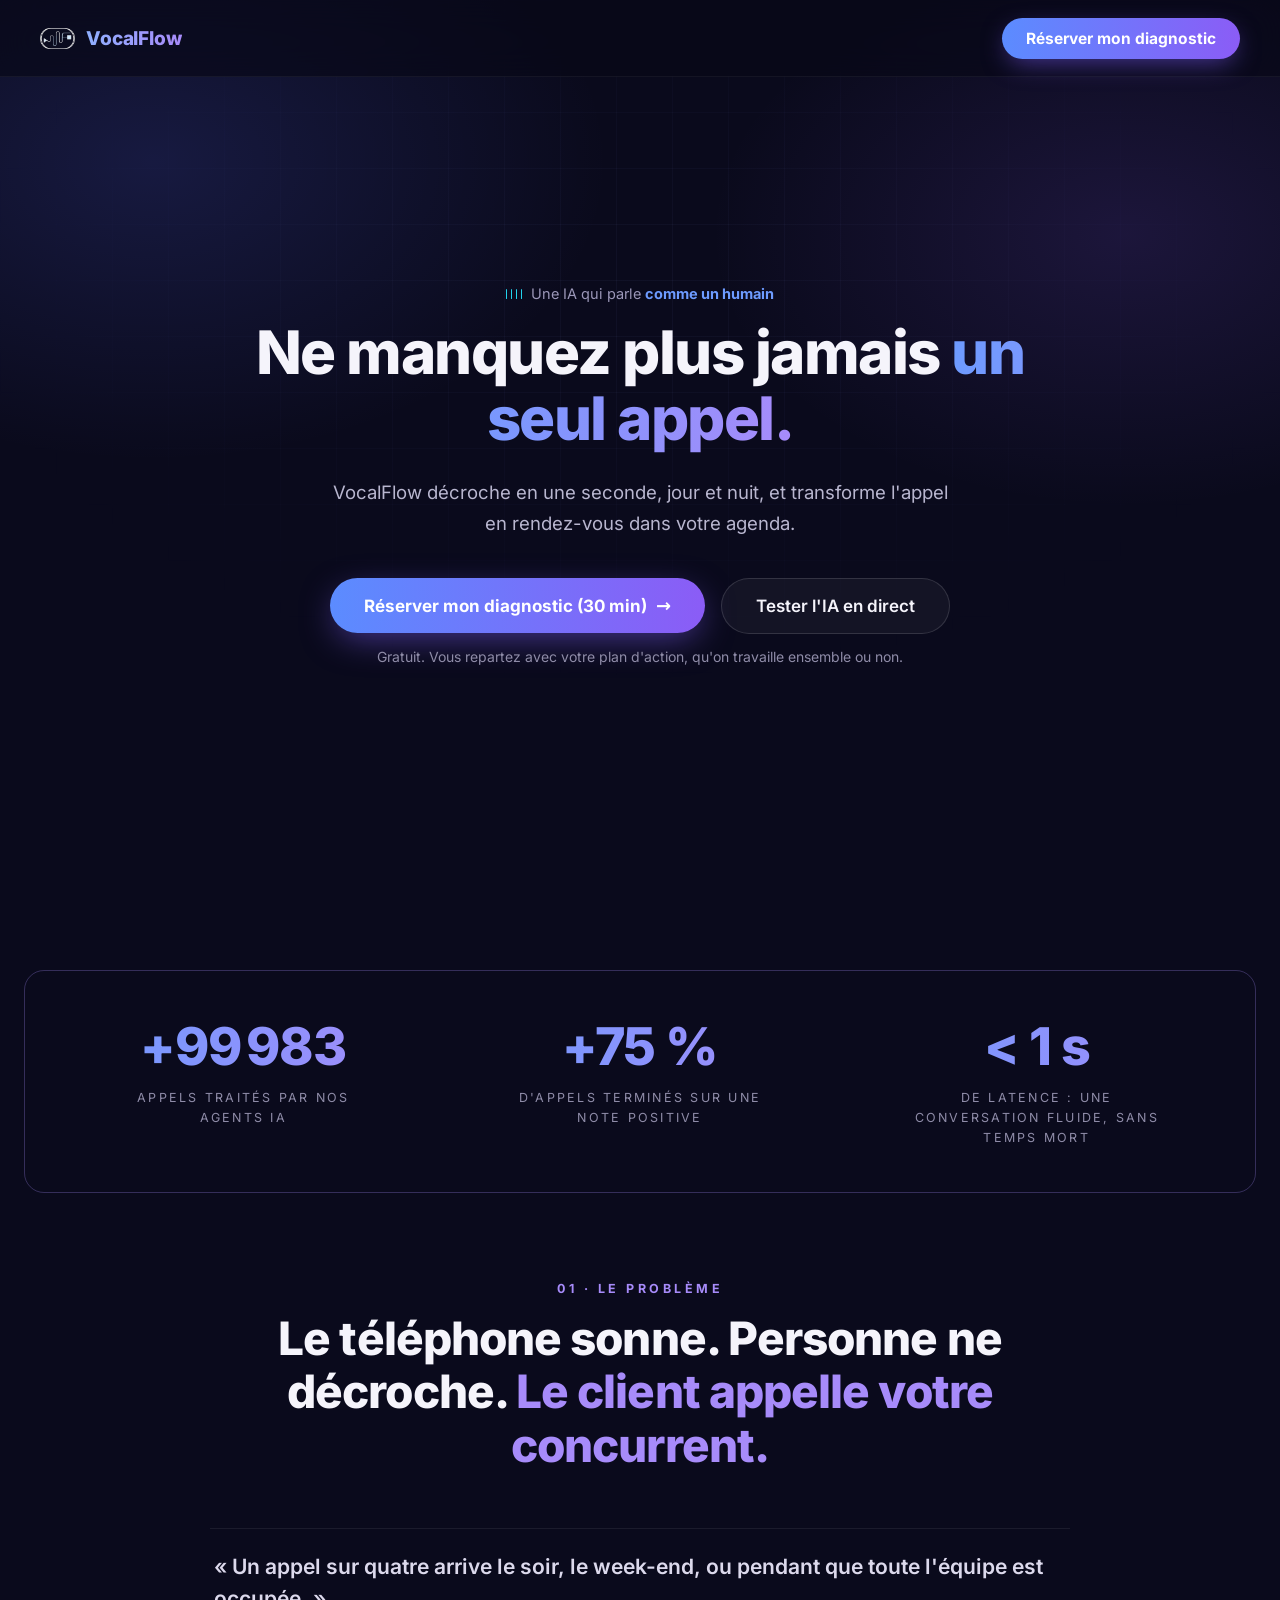
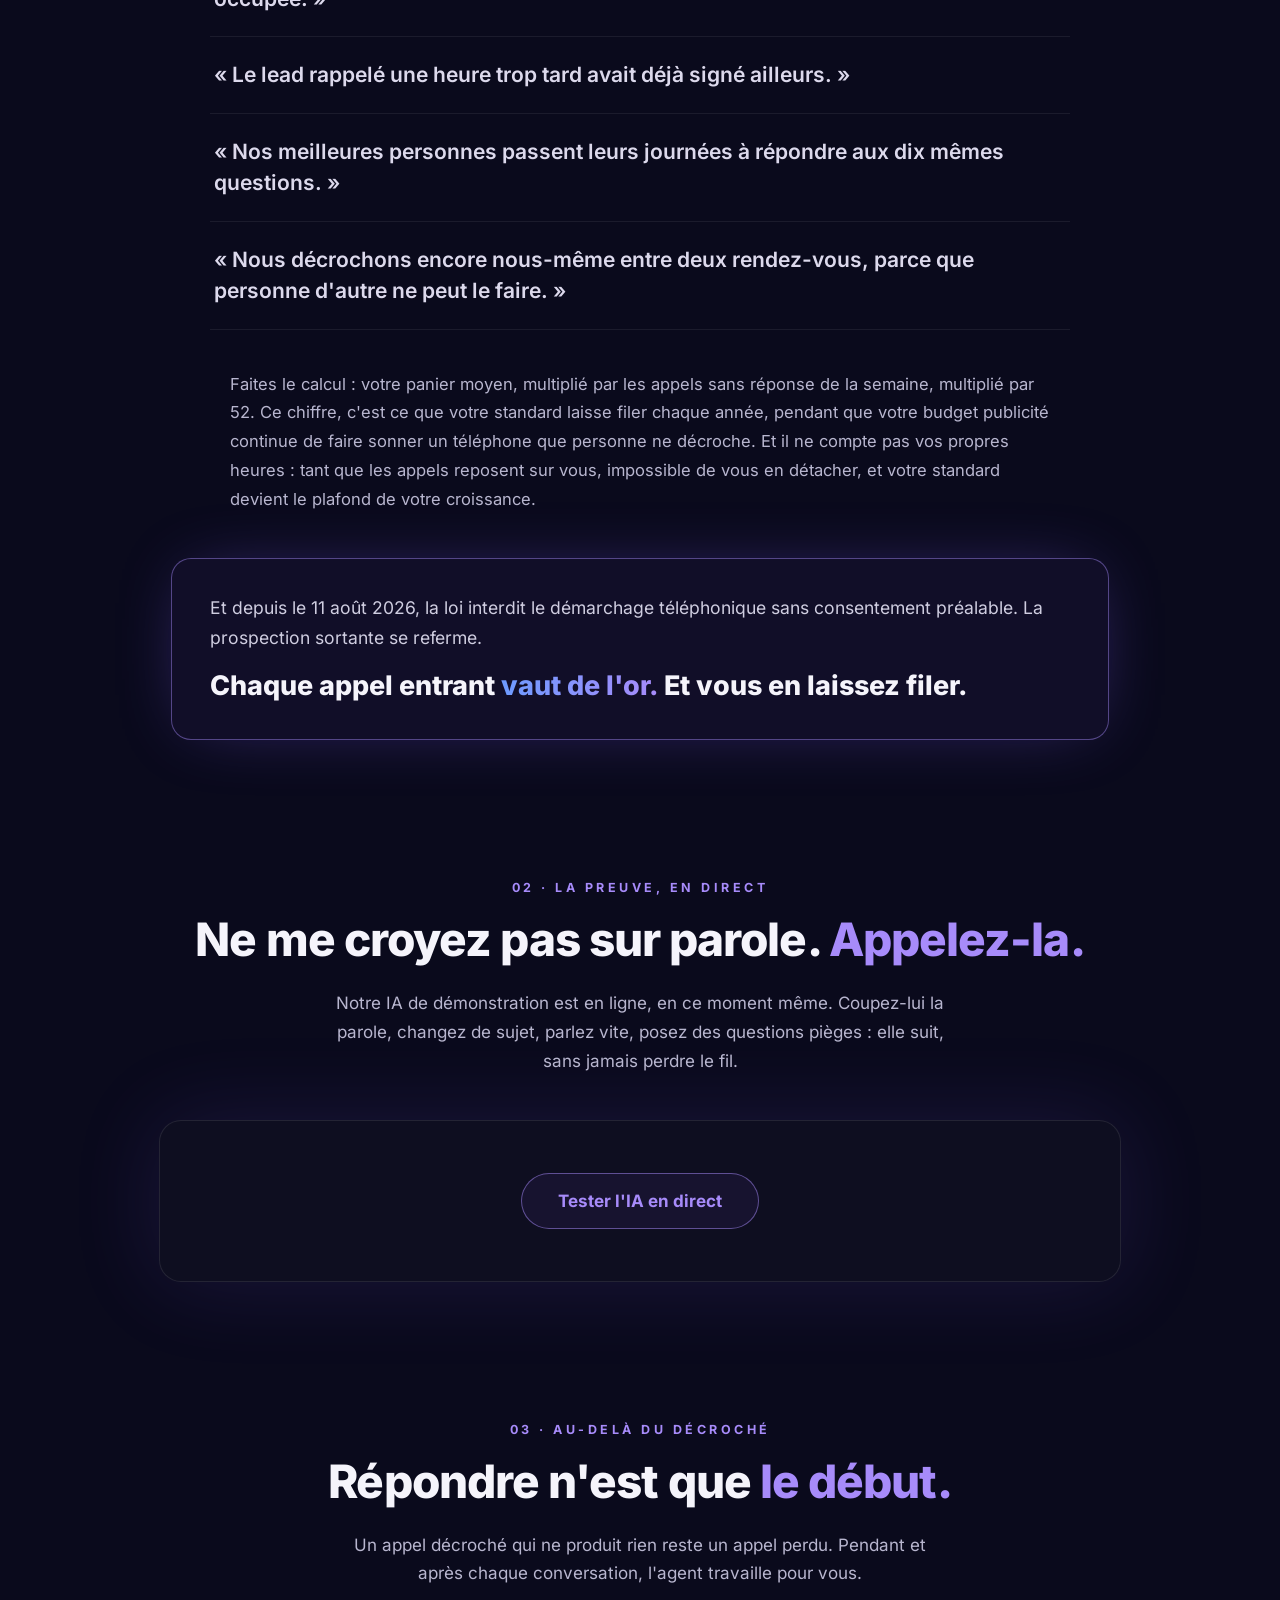
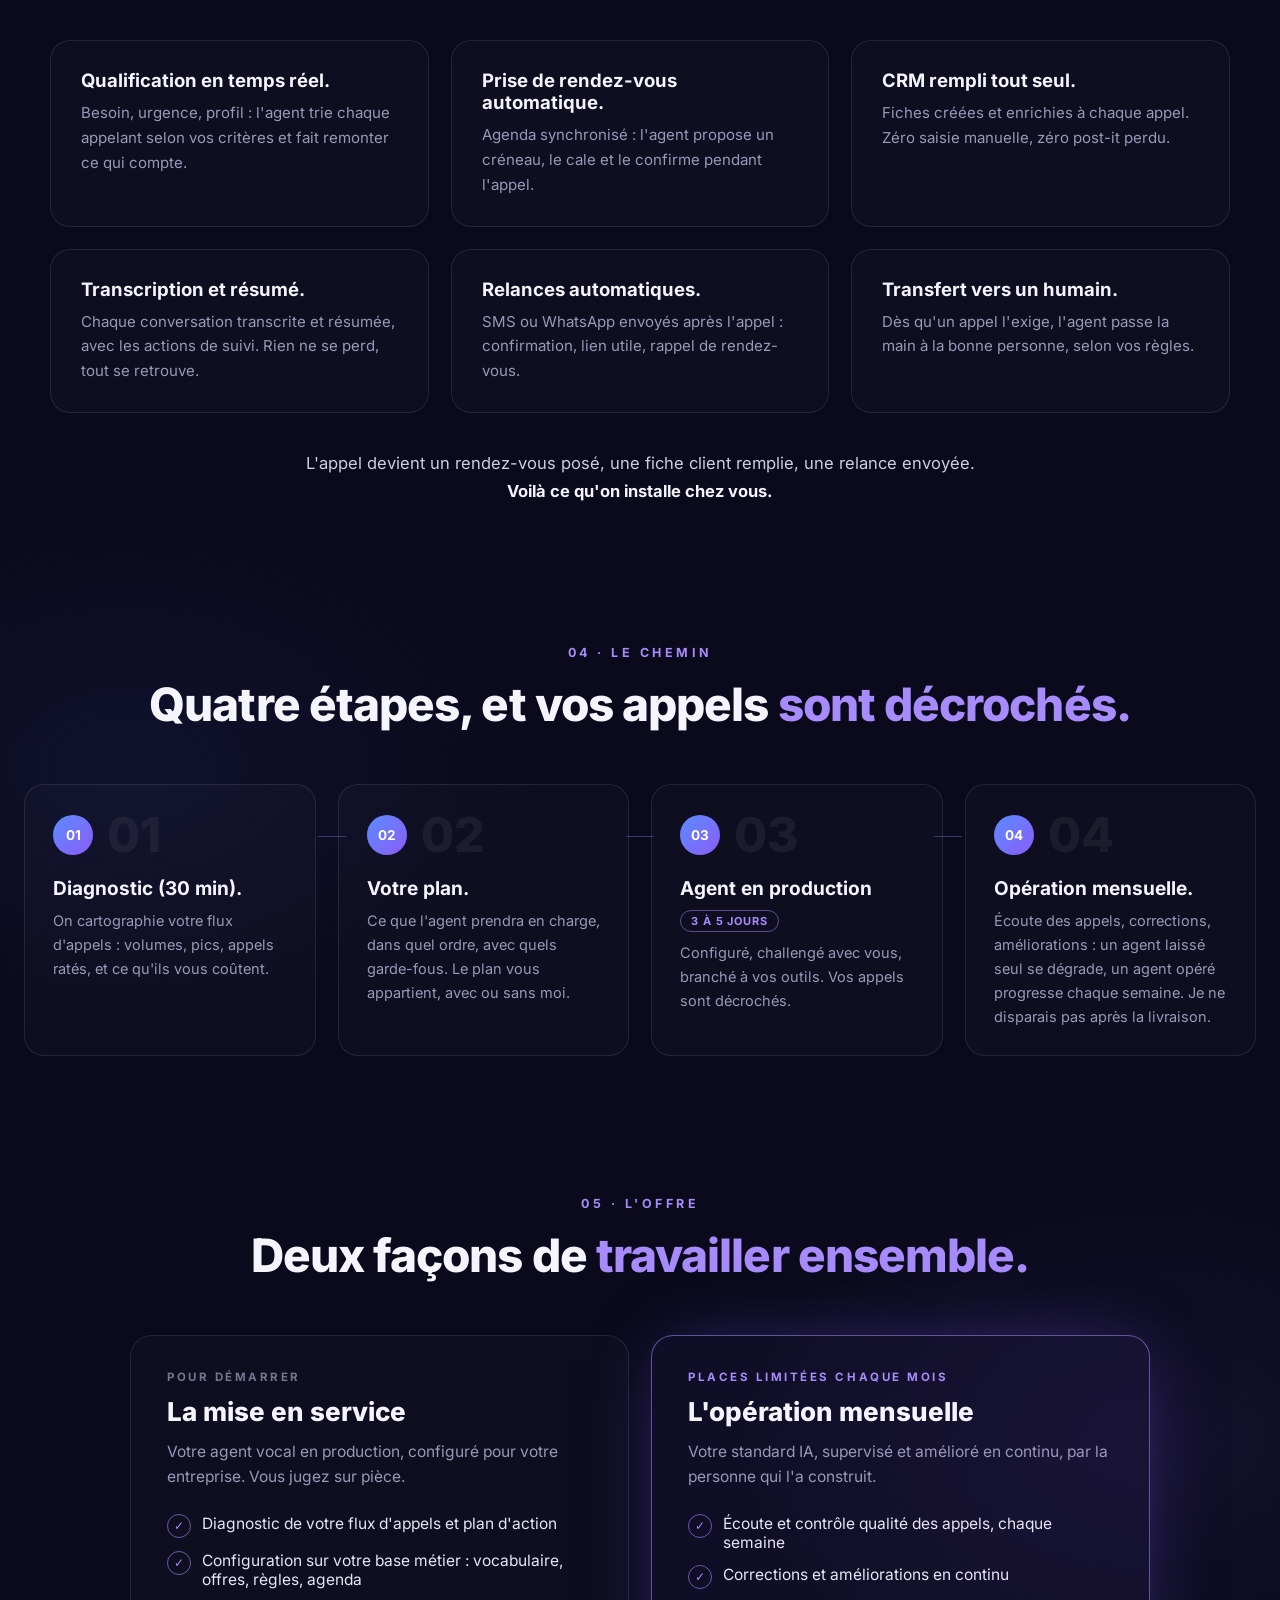
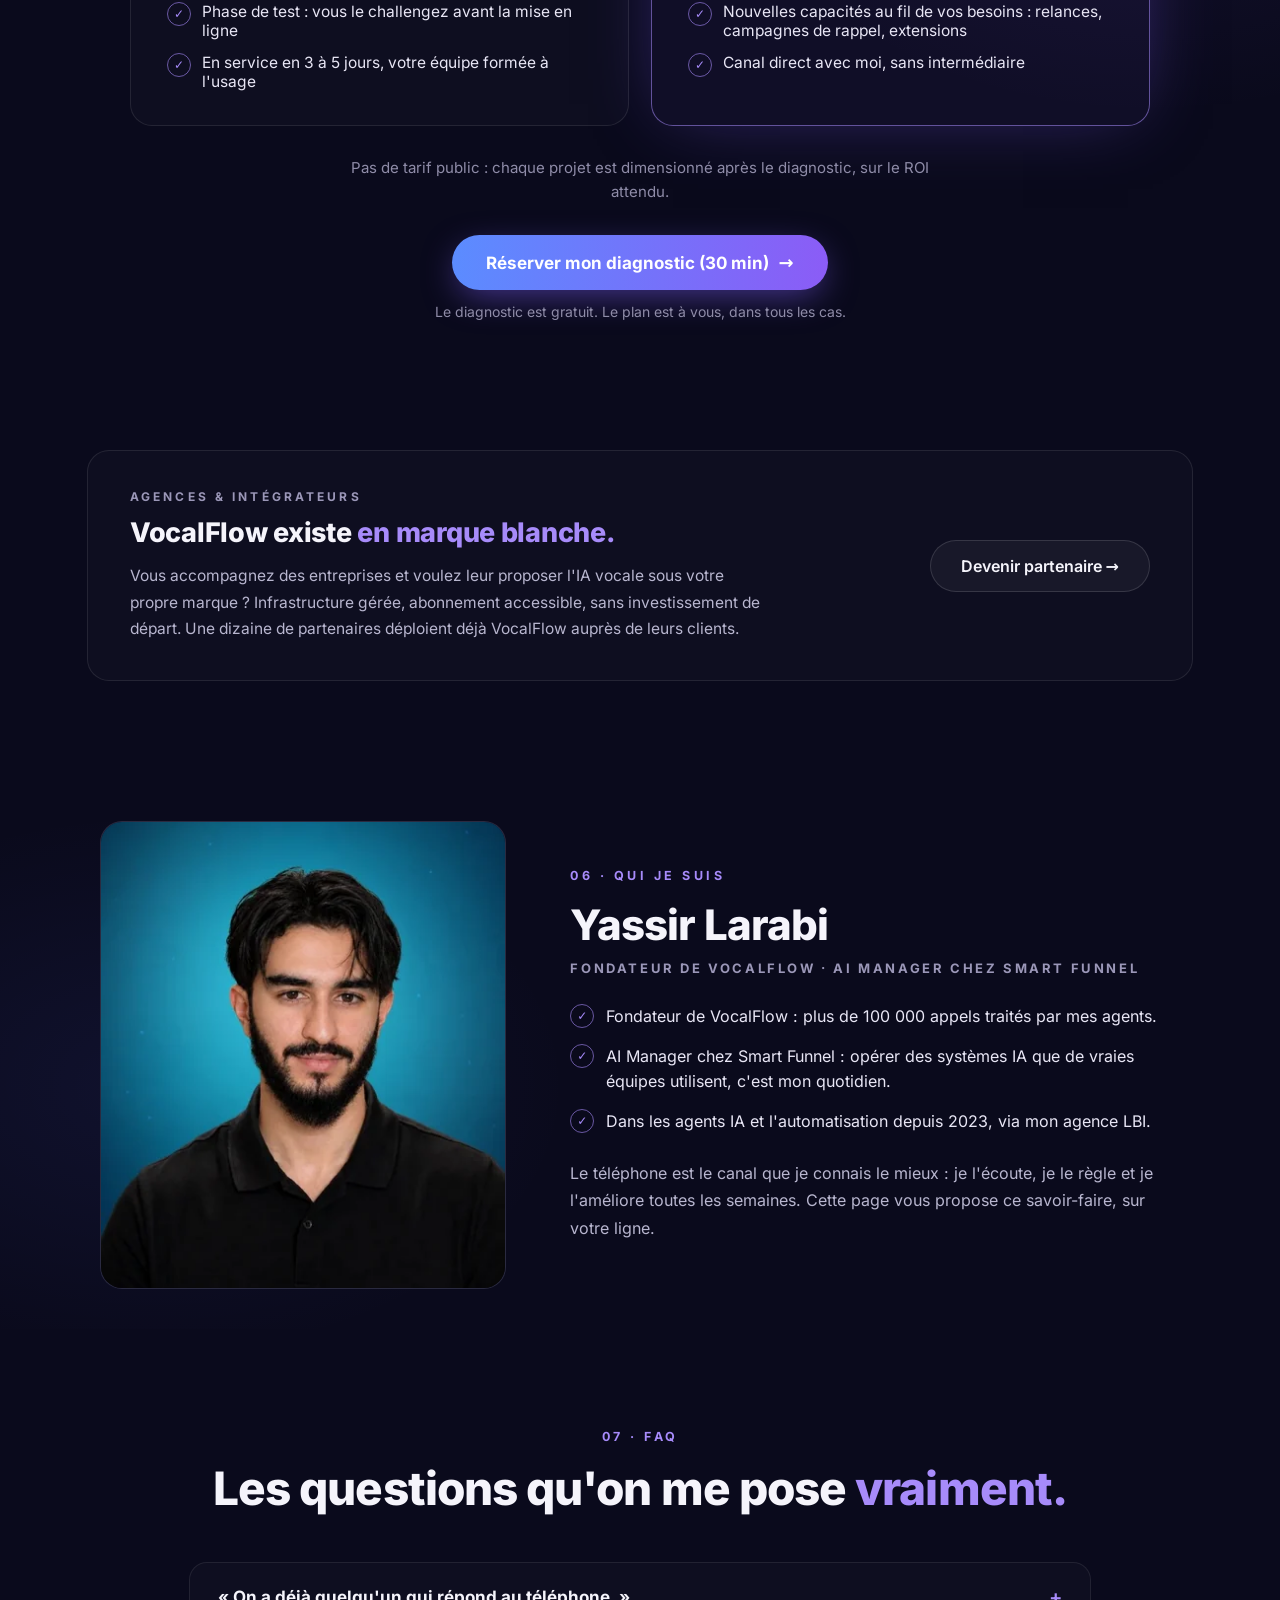
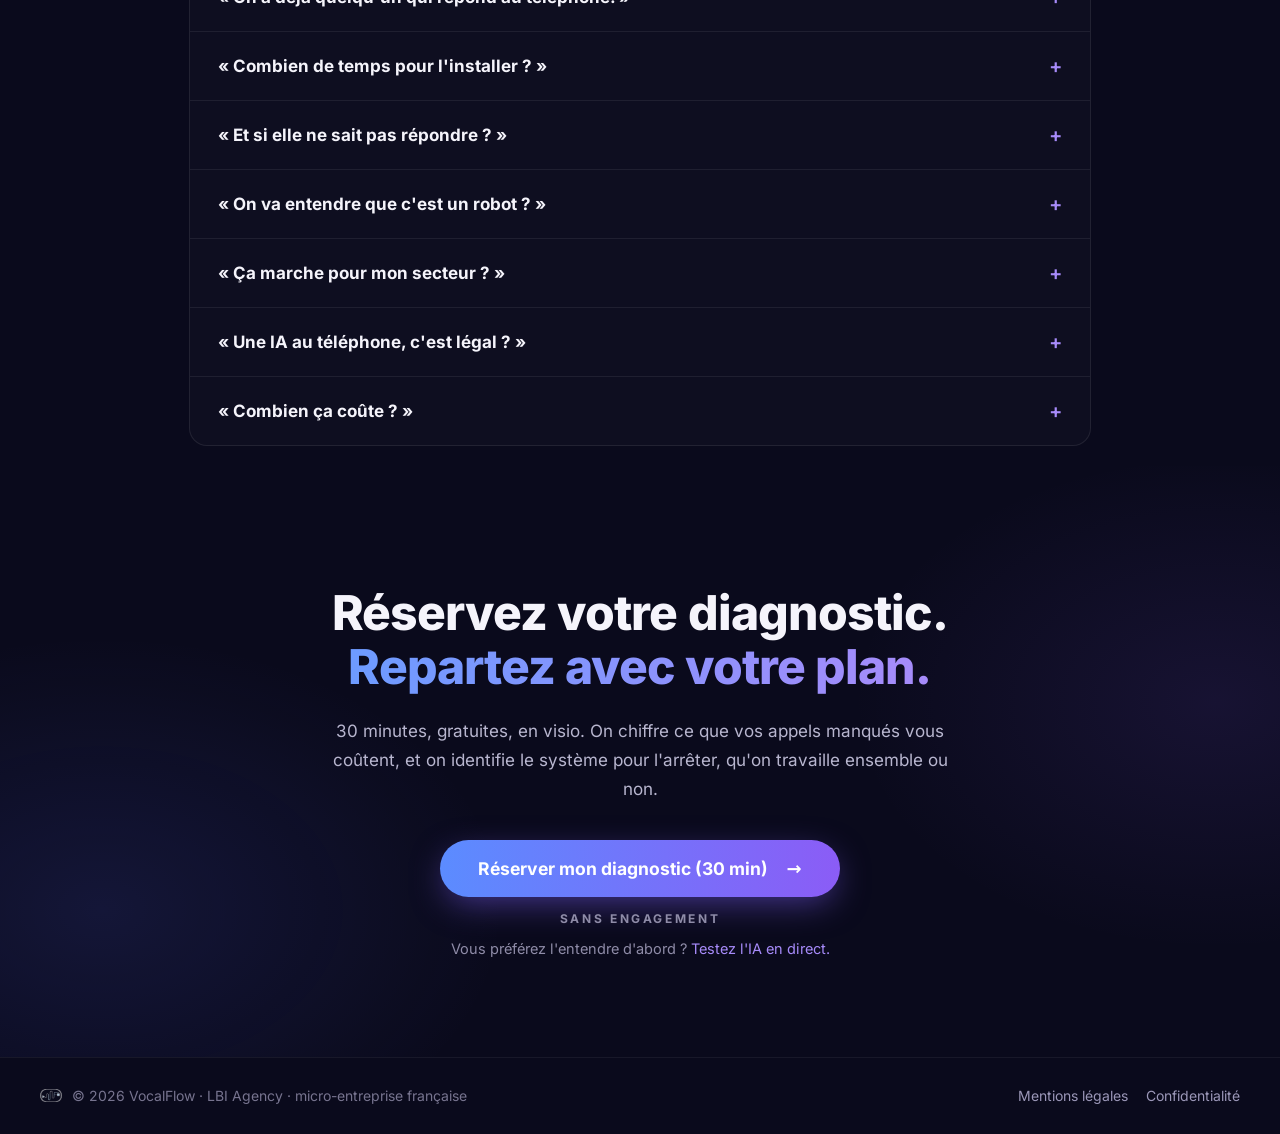
==== commit 4817e2eb: "Revue croisée : 24 correctifs de fidélité, responsive, accessibilité, sécurité et performance - Fidé" ====
--- a/index.html
+++ b/index.html
@@ -54,7 +54,7 @@
   <!-- Veil d'ouverture : logo + marque, s'efface après 1,85 s puis est retiré du DOM -->
   <div class="veil" aria-hidden="true">
     <div class="veil__inner">
-      <img class="veil__logo" src="/assets/vocalflow-logo-480.png" alt="" width="480" height="296">
+      <picture><source type="image/webp" srcset="/assets/vocalflow-logo-240.webp"><img src="/assets/vocalflow-logo-240.png" alt="" width="240" height="143" class="veil__logo"></picture>
       <div class="veil__name">VocalFlow</div>
     </div>
   </div>
@@ -63,7 +63,7 @@
   <header class="nav-wrap">
     <nav class="nav" aria-label="Navigation principale">
       <a href="#top" class="brand" aria-label="VocalFlow — retour en haut">
-        <img src="/assets/vocalflow-logo-480.png" alt="" width="480" height="296">
+        <picture><source type="image/webp" srcset="/assets/vocalflow-logo-240.webp"><img src="/assets/vocalflow-logo-240.png" alt="" width="240" height="143"></picture>
         <span class="brand__name">VocalFlow</span>
       </a>
       <a href="#diagnostic" class="btn btn--primary btn--nav"><span class="btn--nav__full">Réserver mon diagnostic</span><span class="btn--nav__short">Mon diagnostic</span></a>
@@ -136,8 +136,8 @@
           <div class="demo__idle">
             <button type="button" class="btn btn--accent demo__reveal">Tester l'IA en direct</button>
           </div>
-          <div class="demo__live" hidden>
-            <div class="status"><span class="status__dot" aria-hidden="true"></span><span class="status__text">EN LIGNE MAINTENANT</span></div>
+          <div class="demo__live" hidden tabindex="-1">
+            <div class="status" role="status"><span class="status__dot" aria-hidden="true"></span><span class="status__text">EN LIGNE MAINTENANT</span></div>
             <div class="demo__sub">Notre agent décroche dans la seconde, 24h/24.</div>
             <div class="widget">
               <div class="widget__frame">
@@ -171,7 +171,7 @@
       <section class="path" aria-labelledby="path-title">
         <p class="eyebrow">04 · Le chemin</p>
         <h2 id="path-title" class="h2">Quatre étapes, et vos appels <span class="accent">sont décrochés.</span></h2>
-        <ol class="steps">
+        <ol class="steps" role="list">
           <li class="step">
             <div class="step__head"><span class="step__badge">01</span><span class="step__ghost" aria-hidden="true">01</span></div>
             <h3 class="step__title">Diagnostic (30 min).</h3>
@@ -204,7 +204,7 @@
             <div class="plan__kicker">Pour démarrer</div>
             <h3 class="plan__name">La mise en service</h3>
             <p class="plan__desc">Votre agent vocal en production, configuré pour votre entreprise. Vous jugez sur pièce.</p>
-            <ul class="checklist">
+            <ul class="checklist" role="list">
               <li><span class="check" aria-hidden="true">✓</span><span>Diagnostic de votre flux d'appels et plan d'action</span></li>
               <li><span class="check" aria-hidden="true">✓</span><span>Configuration sur votre base métier : vocabulaire, offres, règles, agenda</span></li>
               <li><span class="check" aria-hidden="true">✓</span><span>Phase de test : vous le challengez avant la mise en ligne</span></li>
@@ -215,7 +215,7 @@
             <div class="plan__kicker">Places limitées chaque mois</div>
             <h3 class="plan__name">L'opération mensuelle</h3>
             <p class="plan__desc">Votre standard IA, supervisé et amélioré en continu, par la personne qui l'a construit.</p>
-            <ul class="checklist">
+            <ul class="checklist" role="list">
               <li><span class="check" aria-hidden="true">✓</span><span>Écoute et contrôle qualité des appels, chaque semaine</span></li>
               <li><span class="check" aria-hidden="true">✓</span><span>Corrections et améliorations en continu</span></li>
               <li><span class="check" aria-hidden="true">✓</span><span>Nouvelles capacités au fil de vos besoins : relances, campagnes de rappel, extensions</span></li>
@@ -238,7 +238,7 @@
             <h2 id="partner-title" class="partner__title">VocalFlow existe <span class="accent">en marque blanche.</span></h2>
             <p class="partner__text">Vous accompagnez des entreprises et voulez leur proposer l'IA vocale sous votre propre marque ? Infrastructure gérée, abonnement accessible, sans investissement de départ. Une dizaine de partenaires déploient déjà VocalFlow auprès de leurs clients.</p>
           </div>
-          <a href="mailto:contact@vocal-flow.fr?subject=Partenariat%20marque%20blanche%20VocalFlow" class="btn btn--ghost btn--sm" data-partner>Devenir partenaire →</a>
+          <a href="mailto:contact@vocal-flow.fr?subject=Partenariat%20marque%20blanche%20VocalFlow" class="btn btn--ghost btn--sm" data-partner><span>Devenir partenaire <span aria-hidden="true">→</span></span></a>
         </div>
       </section>
 
@@ -247,15 +247,15 @@
         <div class="about__inner">
           <div class="about__photo">
             <picture>
-              <source type="image/webp" srcset="/assets/portrait-720.webp 720w, /assets/portrait.webp 650w" sizes="(max-width: 900px) 420px, 380px">
-              <img src="/assets/portrait.jpg" srcset="/assets/portrait-720.jpg 720w, /assets/portrait.jpg 650w" sizes="(max-width: 900px) 420px, 380px" alt="Yassir Larabi, fondateur de VocalFlow" width="650" height="812" loading="lazy" decoding="async">
+              <source type="image/webp" srcset="/assets/portrait-720.webp 720w, /assets/portrait.webp 650w, /assets/portrait-410.webp 410w" sizes="(max-width: 900px) min(420px, calc(100vw - 48px)), (max-width: 1127px) calc(40vw - 45px), 407px">
+              <img src="/assets/portrait.jpg" srcset="/assets/portrait-720.jpg 720w, /assets/portrait.jpg 650w, /assets/portrait-410.jpg 410w" sizes="(max-width: 900px) min(420px, calc(100vw - 48px)), (max-width: 1127px) calc(40vw - 45px), 407px" alt="Yassir Larabi, fondateur de VocalFlow" width="650" height="812" loading="lazy" decoding="async">
             </picture>
           </div>
           <div class="about__body">
             <p class="eyebrow eyebrow--left">06 · Qui je suis</p>
             <h2 id="about-title" class="about__name">Yassir Larabi</h2>
             <p class="about__role">Fondateur de VocalFlow · AI Manager chez Smart Funnel</p>
-            <ul class="checklist checklist--about">
+            <ul class="checklist checklist--about" role="list">
               <li><span class="check" aria-hidden="true">✓</span><span>Fondateur de VocalFlow : plus de 100 000 appels traités par mes agents.</span></li>
               <li><span class="check" aria-hidden="true">✓</span><span>AI Manager chez Smart Funnel : opérer des systèmes IA que de vraies équipes utilisent, c'est mon quotidien.</span></li>
               <li><span class="check" aria-hidden="true">✓</span><span>Dans les agents IA et l'automatisation depuis 2023, via mon agence LBI.</span></li>
@@ -307,7 +307,7 @@
           <h2 id="final-title" class="final__title">Réservez votre diagnostic. <span class="grad-text">Repartez avec votre plan.</span></h2>
           <p class="final__lead">30 minutes, gratuites, en visio. On chiffre ce que vos appels manqués vous coûtent, et on identifie le système pour l'arrêter, qu'on travaille ensemble ou non.</p>
           <div class="cta-block final__cta">
-            <a href="https://calendly.com/contact-vocal-flow/audit-ia-vocale" class="btn btn--primary btn--final" data-calendly target="_blank" rel="noopener">Réserver mon diagnostic (30&nbsp;min) <span class="arrow" aria-hidden="true">→</span></a>
+            <a href="https://calendly.com/contact-vocal-flow/audit-ia-vocale" class="btn btn--primary btn--final" data-calendly target="_blank" rel="noopener">Réserver mon diagnostic (30&nbsp;min)<span class="sr-only"> (s'ouvre dans un nouvel onglet)</span> <span class="arrow" aria-hidden="true">→</span></a>
             <div class="final__tag">SANS ENGAGEMENT</div>
             <div class="final__alt">Vous préférez l'entendre d'abord ? <a href="#demo-live">Testez l'IA en direct.</a></div>
           </div>
@@ -318,7 +318,7 @@
     <footer class="footer">
       <div class="footer__inner">
         <div class="footer__brand">
-          <img src="/assets/vocalflow-logo-480.png" alt="VocalFlow" width="480" height="296">
+          <picture><source type="image/webp" srcset="/assets/vocalflow-logo-240.webp"><img src="/assets/vocalflow-logo-240.png" alt="VocalFlow" width="240" height="143"></picture>
           <span>© 2026 VocalFlow · LBI Agency · micro-entreprise française</span>
         </div>
         <nav class="footer__links" aria-label="Liens légaux">
--- a/styles.css
+++ b/styles.css
@@ -65,6 +65,8 @@
 
 /* ---------- Base ---------- */
 *, *::before, *::after { box-sizing: border-box; }
+/* Ces boîtes combinent largeur ou hauteur explicite + padding/bordure et sont en content-box dans la maquette. */
+.nav, .footer__inner, .stats__box, .law, .demo__card, .partner__card, .faq__list, .check, .widget__frame { box-sizing: content-box; }
 
 html {
   scroll-behavior: smooth;
@@ -86,13 +88,13 @@
 
 a { color: var(--accent); text-decoration: none; }
 a:hover { color: var(--accent-2); }
-a:focus-visible, button:focus-visible { outline: 2px solid var(--accent); outline-offset: 3px; border-radius: 8px; }
+a:focus-visible, button:focus-visible { outline: 2px solid var(--accent); outline-offset: 3px; }
+.sr-only { position: absolute; width: 1px; height: 1px; padding: 0; margin: -1px; overflow: hidden; clip: rect(0 0 0 0); clip-path: inset(50%); white-space: nowrap; border: 0; }
 
 img { display: block; max-width: 100%; height: auto; }
 h1, h2, h3, p, ul, ol { margin: 0; }
 ul, ol { padding: 0; list-style: none; }
-h1, h2, h3 { text-wrap: balance; }
-p { text-wrap: pretty; }
+@media (max-width: 1199px) { h1, h2, h3 { text-wrap: balance; } p { text-wrap: pretty; } } /* desktop : coupures de ligne de la maquette */
 
 .skip-link {
   position: absolute; left: 16px; top: -60px; z-index: 1000;
@@ -148,6 +150,7 @@
 .btn--ghost:hover { background: rgba(255, 255, 255, .08); color: var(--ink); }
 .btn--sm { padding: 15px 30px; font-size: 16px; gap: 8px; flex-shrink: 0; }
 .btn--back { padding: 10px 18px; font-size: 14.5px; font-weight: 600; }
+.btn--back__short { display: none; }
 
 .btn--accent { padding: 17px 36px; font-size: 17px; background: rgba(139, 92, 246, .07); border: 1px solid rgba(167, 139, 250, .5); color: var(--accent); }
 .btn--accent:hover { background: rgba(139, 92, 246, .14); color: var(--accent-2); }
@@ -189,7 +192,7 @@
   animation: veilOut 1.85s ease both;
 }
 .veil__inner { display: flex; flex-direction: column; align-items: center; gap: 18px; }
-.veil__logo { height: 40px; width: auto; animation: markIn .8s var(--ease) .1s both; }
+.veil__logo { height: 40px; width: auto; margin: 17px 0; animation: markIn .8s var(--ease) .1s both; } /* 17 px = marge transparente du PNG de la maquette */
 .veil__name {
   font-weight: 800; font-size: 30px; letter-spacing: -.01em;
   background: var(--grad-mark); -webkit-background-clip: text; background-clip: text; -webkit-text-fill-color: transparent; color: transparent;
@@ -282,6 +285,7 @@
 }
 .demo__idle { display: flex; justify-content: center; }
 .demo__idle[hidden], .demo__live[hidden] { display: none; }
+.demo__live:focus { outline: none; }
 .status { display: flex; align-items: center; justify-content: center; gap: 12px; }
 .status__dot { width: 9px; height: 9px; border-radius: 50%; background: var(--green); animation: pulseDot 2s ease infinite; }
 .status__text { font-size: 13px; letter-spacing: .2em; font-weight: 700; color: var(--muted-2); }
@@ -318,7 +322,10 @@
 .path { position: relative; padding: 100px 24px 40px; background-image: radial-gradient(640px 420px at 10% 40%, rgba(91, 108, 255, .07), transparent 65%); }
 .steps { position: relative; max-width: 1280px; margin: 52px auto 0; display: grid; grid-template-columns: repeat(4, 1fr); gap: 22px; align-items: stretch; }
 .step { position: relative; background: var(--card); border: 1px solid var(--line); border-radius: 20px; padding: 26px 28px; }
-.step + .step::before { content: ''; position: absolute; top: 51px; left: -25px; width: 28px; height: 1px; background: rgba(167, 139, 250, .35); }
+.step + .step::before { content: ''; position: absolute; top: 51px; width: 28px; height: 1px; background: rgba(167, 139, 250, .35); }
+.step:nth-child(2)::before { left: -20.5px; }
+.step:nth-child(3)::before { left: -26px; }
+.step:nth-child(4)::before { left: -31.5px; }
 .step__head { display: flex; align-items: center; gap: 14px; }
 .step__badge {
   width: 40px; height: 40px; border-radius: 50%; background: var(--grad-badge); flex-shrink: 0;
@@ -378,6 +385,7 @@
 .faq__a { padding: 0 28px 22px; }
 .faq__a p { font-size: 15.5px; line-height: 1.65; color: var(--muted); }
 .faq__a[hidden] { display: none; }
+.faq__q:focus-visible { outline-offset: -3px; } /* la liste est en overflow:hidden */
 
 /* ---------- S12 CTA final ---------- */
 .final {
@@ -396,7 +404,7 @@
 /* ---------- Pied de page ---------- */
 .footer { border-top: 1px solid var(--line-faint); }
 .footer__inner { max-width: 1400px; margin: 0 auto; padding: 26px 40px; display: flex; align-items: center; justify-content: space-between; flex-wrap: wrap; gap: 14px; }
-.footer__brand { display: flex; align-items: center; gap: 10px; font-size: 14px; color: var(--muted-3); }
+.footer__brand { display: flex; align-items: center; gap: 10px; font-size: 14px; color: var(--muted-3); min-height: 24px; }
 .footer__brand img { height: 13px; width: auto; opacity: .85; }
 .footer__links { display: flex; gap: 18px; flex-wrap: wrap; }
 .footer__links a { font-size: 14px; color: var(--muted); }
@@ -412,7 +420,7 @@
 
 .legal h1 { font-size: clamp(32px, 5vw, 52px); font-weight: 800; letter-spacing: -.02em; line-height: 1.1; margin: 14px 0; }
 .legal__intro { color: var(--body); font-size: 16px; line-height: 1.65; margin: 0 0 10px; }
-.legal__date { color: var(--muted-3); font-size: 12px; letter-spacing: .2em; font-weight: 700; text-transform: uppercase; margin: 0 0 44px; }
+.legal__date { color: var(--muted-2); font-size: 12px; letter-spacing: .2em; font-weight: 700; text-transform: uppercase; margin: 0 0 44px; }
 .legal__card { border: 1px solid var(--line); border-radius: 18px; background: var(--card); padding: clamp(22px, 4vw, 36px); margin-bottom: 20px; }
 .legal__card h2 { font-size: 21px; font-weight: 700; letter-spacing: -.01em; margin: 0 0 16px; }
 .legal__card p { margin: 0 0 14px; color: var(--soft); font-size: 15.5px; line-height: 1.65; }
@@ -420,9 +428,9 @@
 .legal__card ul { margin: 0 0 14px; padding-left: 20px; list-style: disc; color: var(--soft); font-size: 15.5px; line-height: 1.75; }
 .legal__card ul:last-child { margin-bottom: 0; }
 .legal__card strong { color: var(--ink); font-weight: 600; }
-.legal__card .hint { color: var(--muted-3); }
+.legal__card .hint { color: var(--muted-2); }
 .legal__card dl { display: grid; grid-template-columns: auto 1fr; gap: 12px 26px; margin: 0; font-size: 15.5px; line-height: 1.55; }
-.legal__card dt { color: var(--muted-3); font-size: 13px; letter-spacing: .04em; padding-top: 2px; line-height: 1.55; }
+.legal__card dt { color: var(--muted-2); font-size: 13px; letter-spacing: .04em; padding-top: 2px; line-height: 1.55; }
 .legal__card dd { margin: 0; color: var(--ink); }
 .legal__card dl + p { margin-top: 16px; }
 .legal__callout { border-left: 2px solid var(--accent); padding: 4px 0 4px 18px; color: var(--soft); font-size: 15px; line-height: 1.65; }
@@ -489,9 +497,21 @@
   .btn { white-space: normal; text-align: center; }
   .btn--primary, .btn--ghost, .btn--accent { padding: 15px 24px; font-size: 16px; }
   .btn--final { padding: 16px 26px; font-size: 16.5px; }
-  .btn--nav { white-space: nowrap; }
+  /* Nav : reste compacte (la règle .btn--primary ci-dessus a la même spécificité et vient après celle de 720 px) */
+  .btn--nav { padding: 10px 16px; font-size: 14px; white-space: nowrap; }
+  .nav { gap: 12px; }
+  .btn--back { padding: 9px 14px; font-size: 14px; white-space: nowrap; }
+  .btn--back__full { display: none; }
+  .btn--back__short { display: inline; }
+  /* Widget de démo : le recadrage (409 px) est calibré pour une iframe ≥ 360 px ; en dessous, on montre l'app entière */
+  .widget__frame { height: var(--widget-height); border-radius: 18px; }
+  .widget__frame iframe { top: 0; }
   .hero { padding: 96px 18px 48px; }
   .hero__eyebrow { flex-wrap: wrap; }
   .card, .step { padding: 24px 22px; }
   .step__ghost { font-size: 40px; }
 }
+
+@media (max-width: 380px) {
+  .brand__name { display: none; }
+}
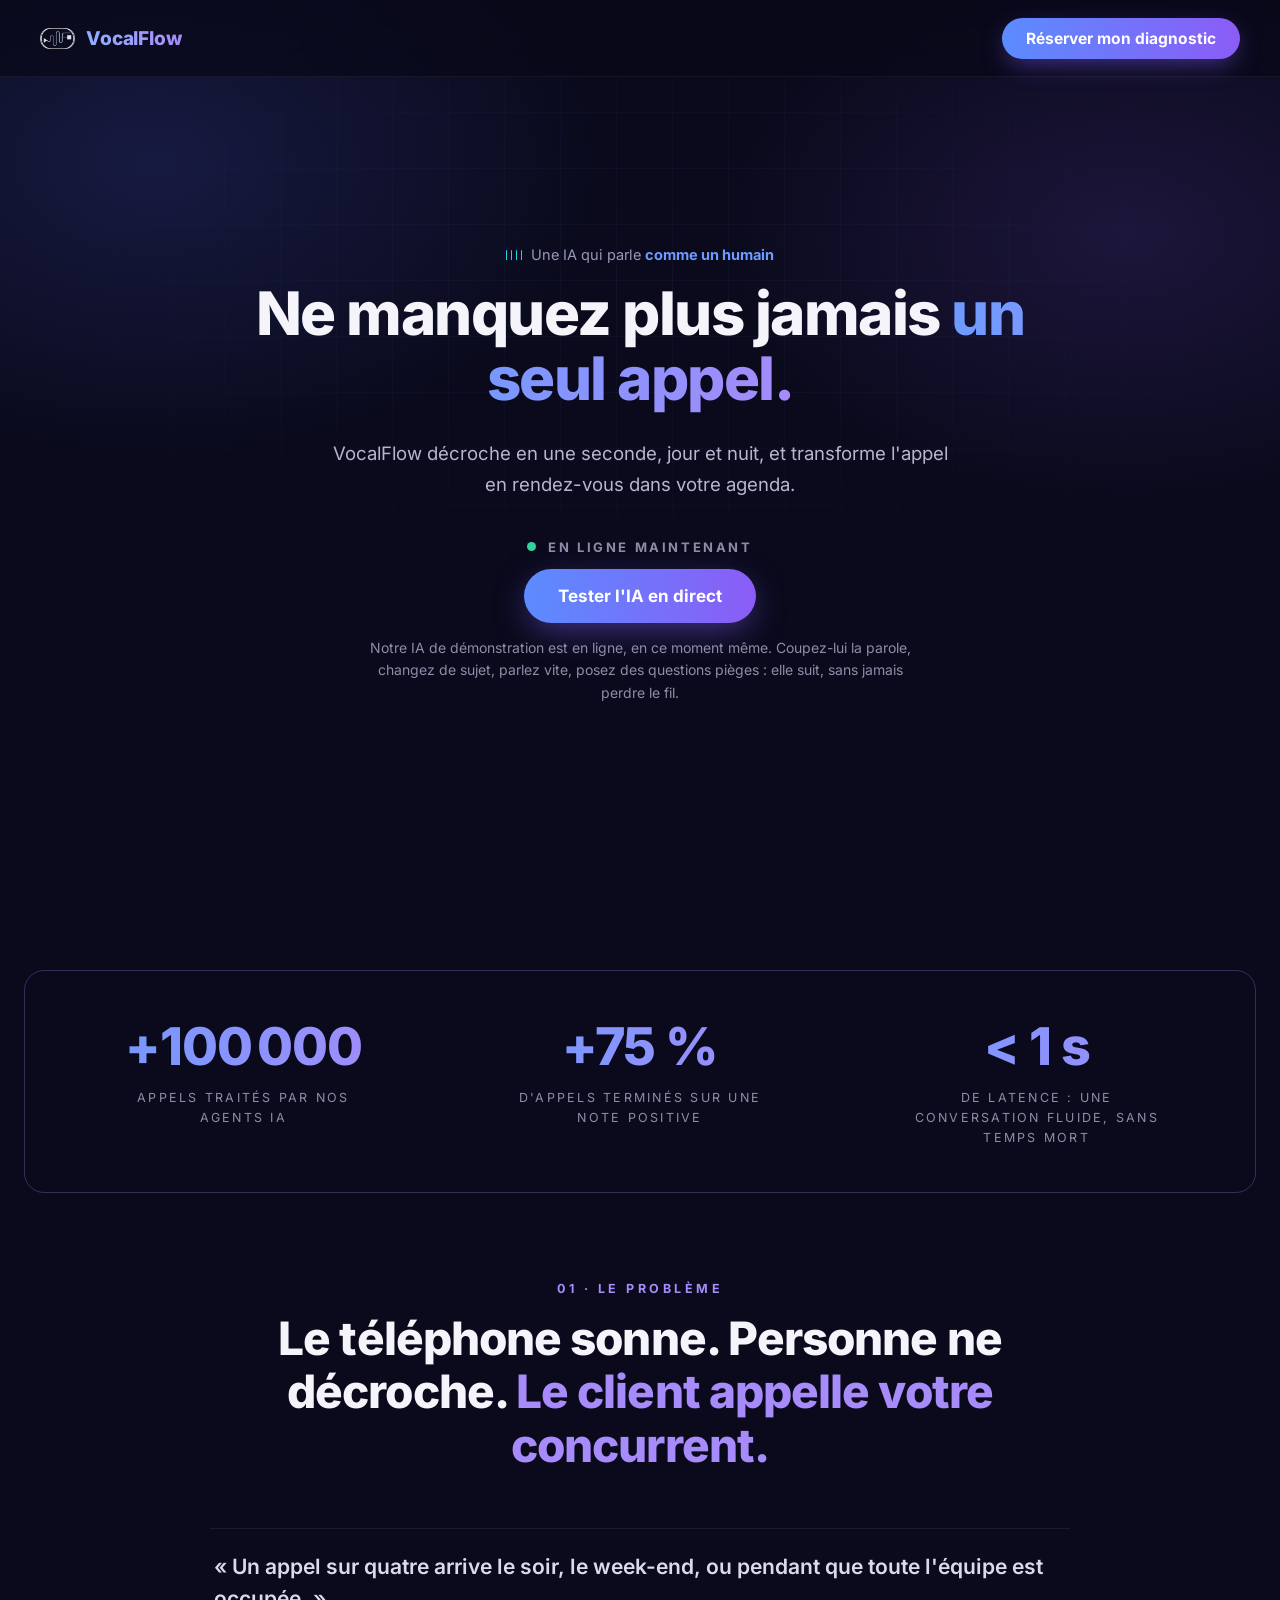
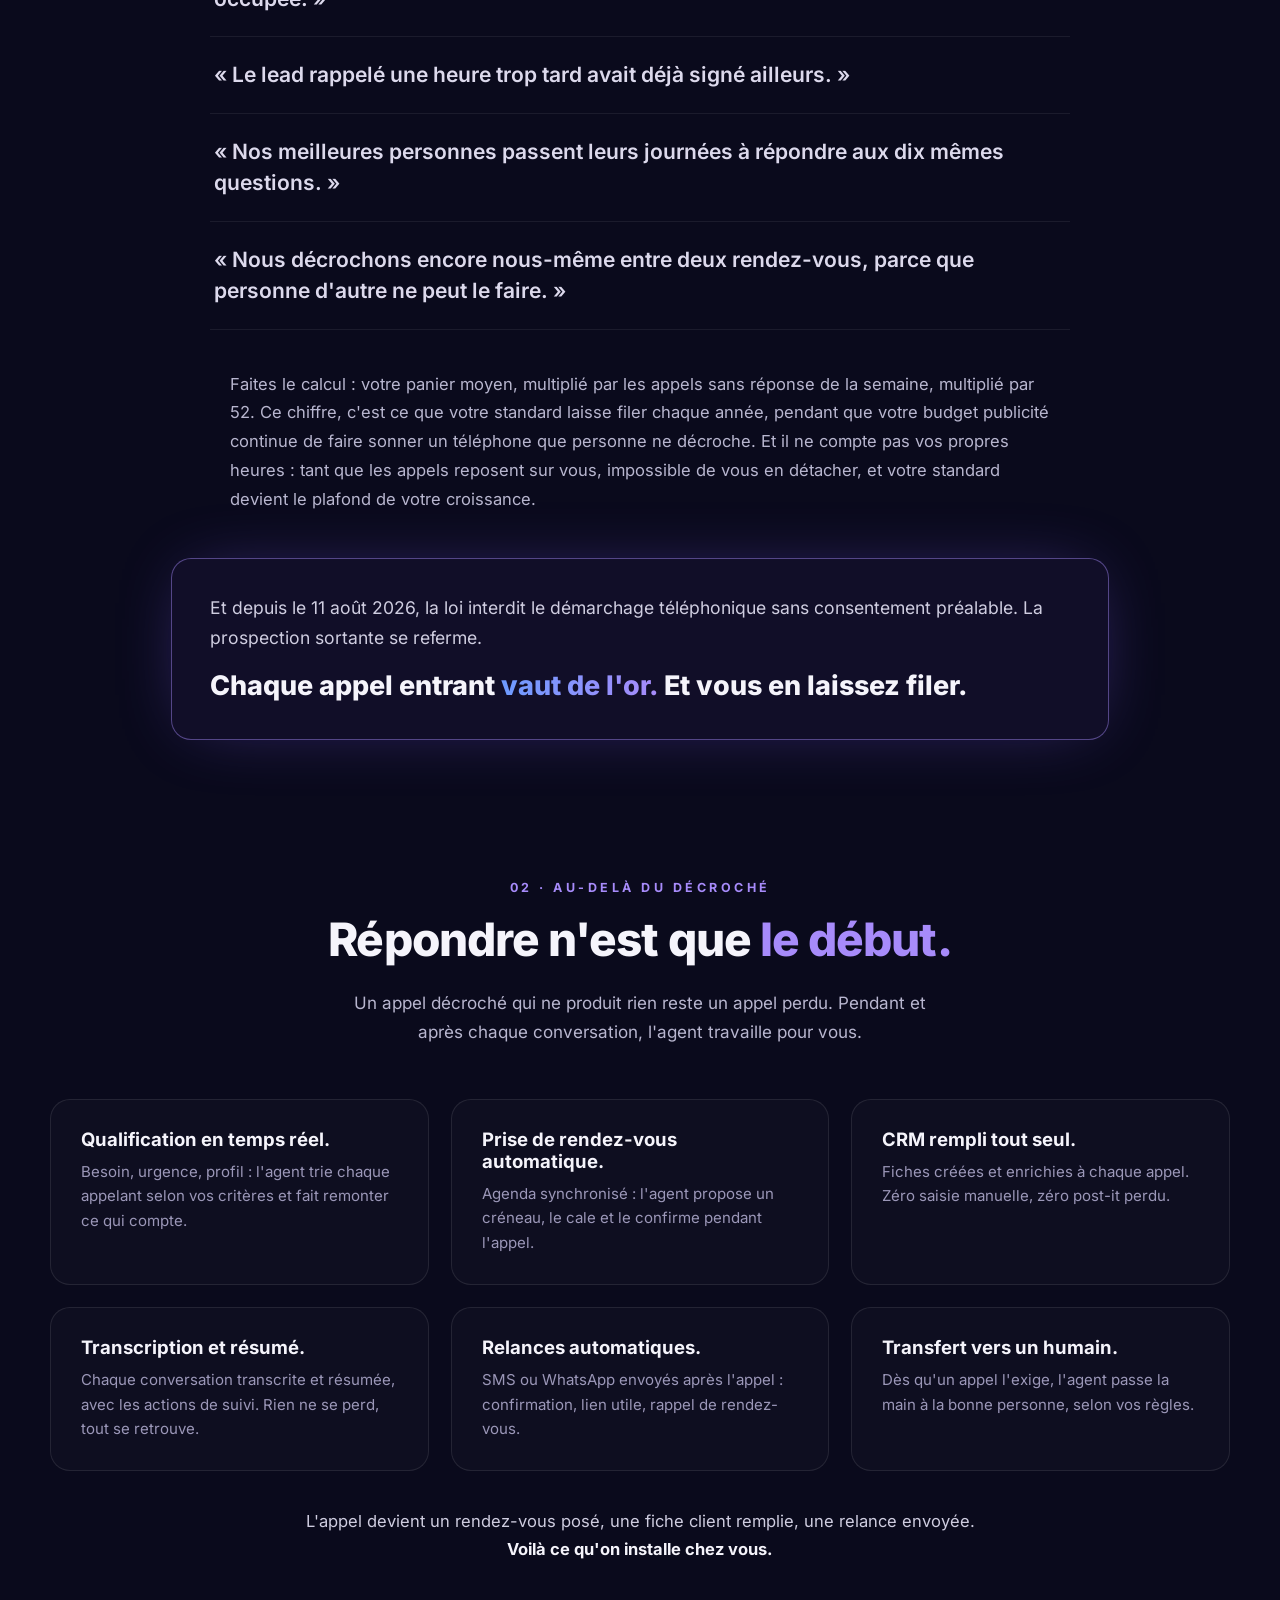
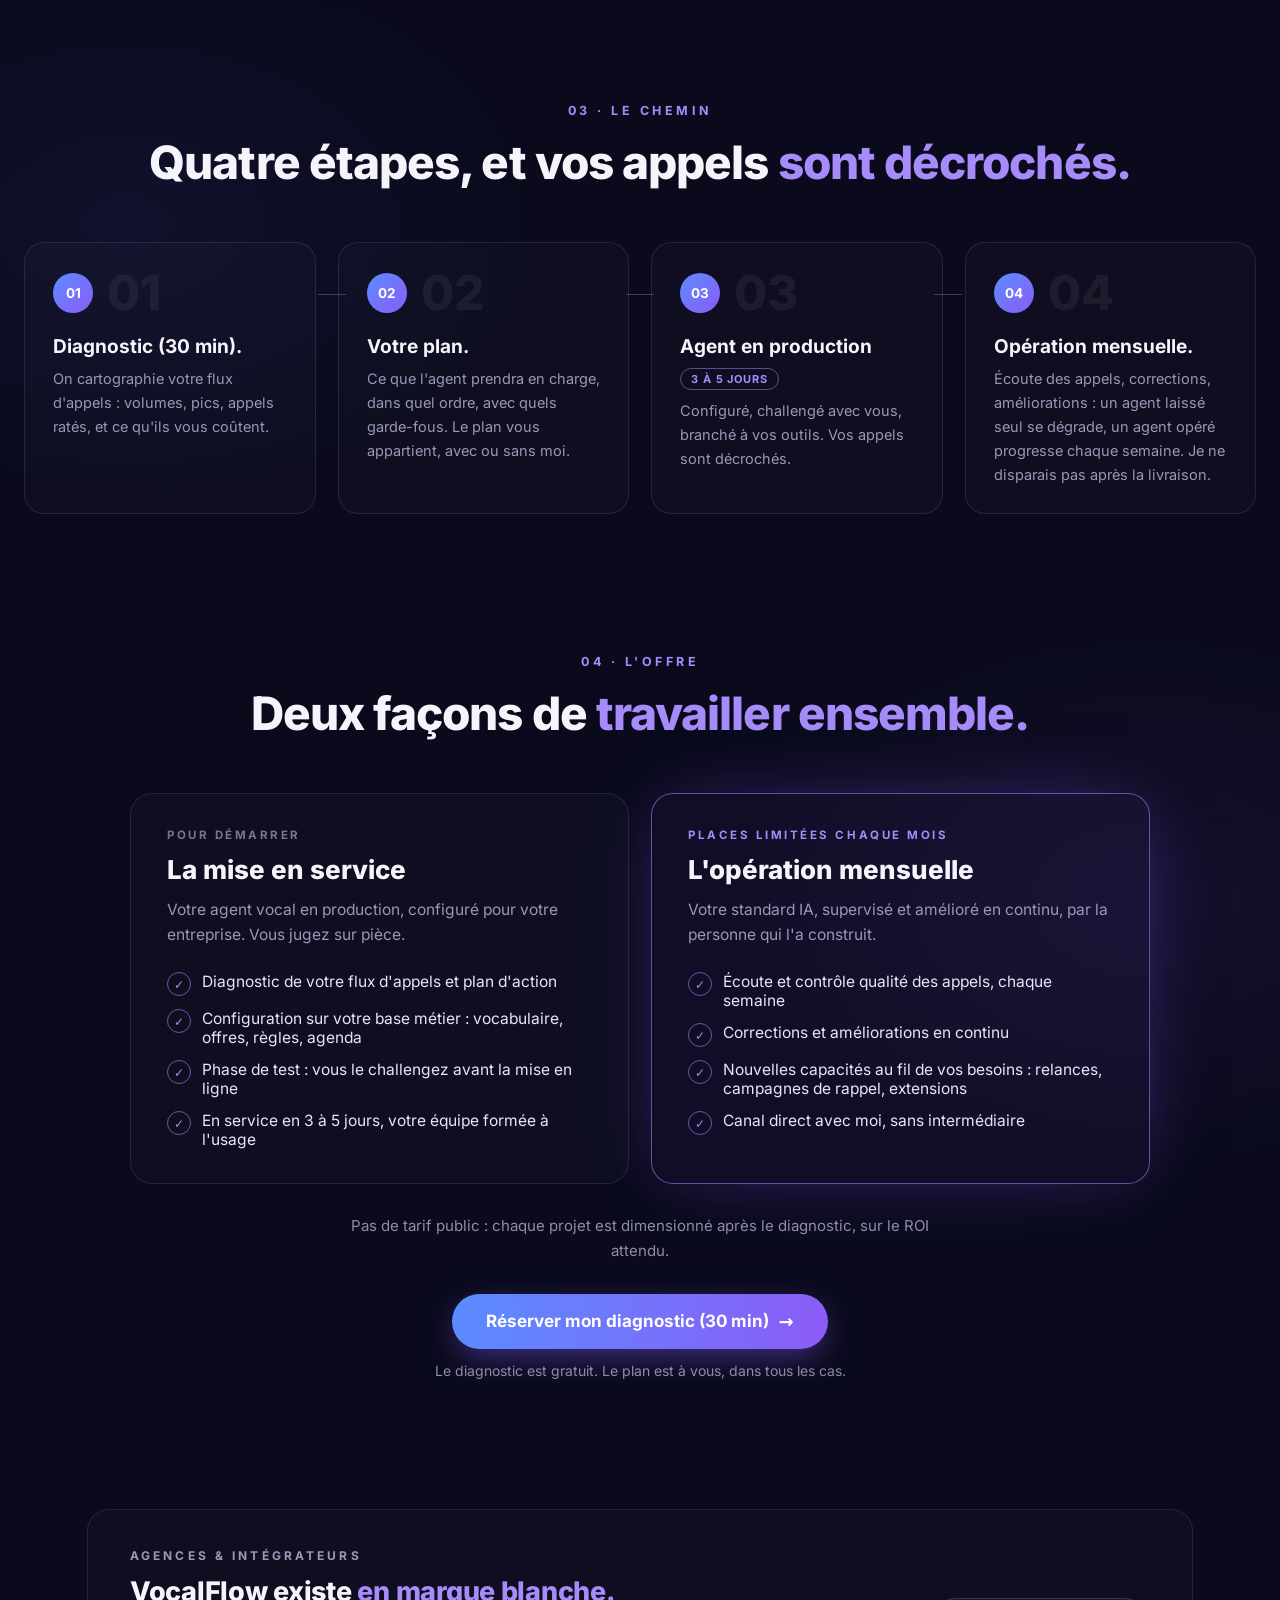
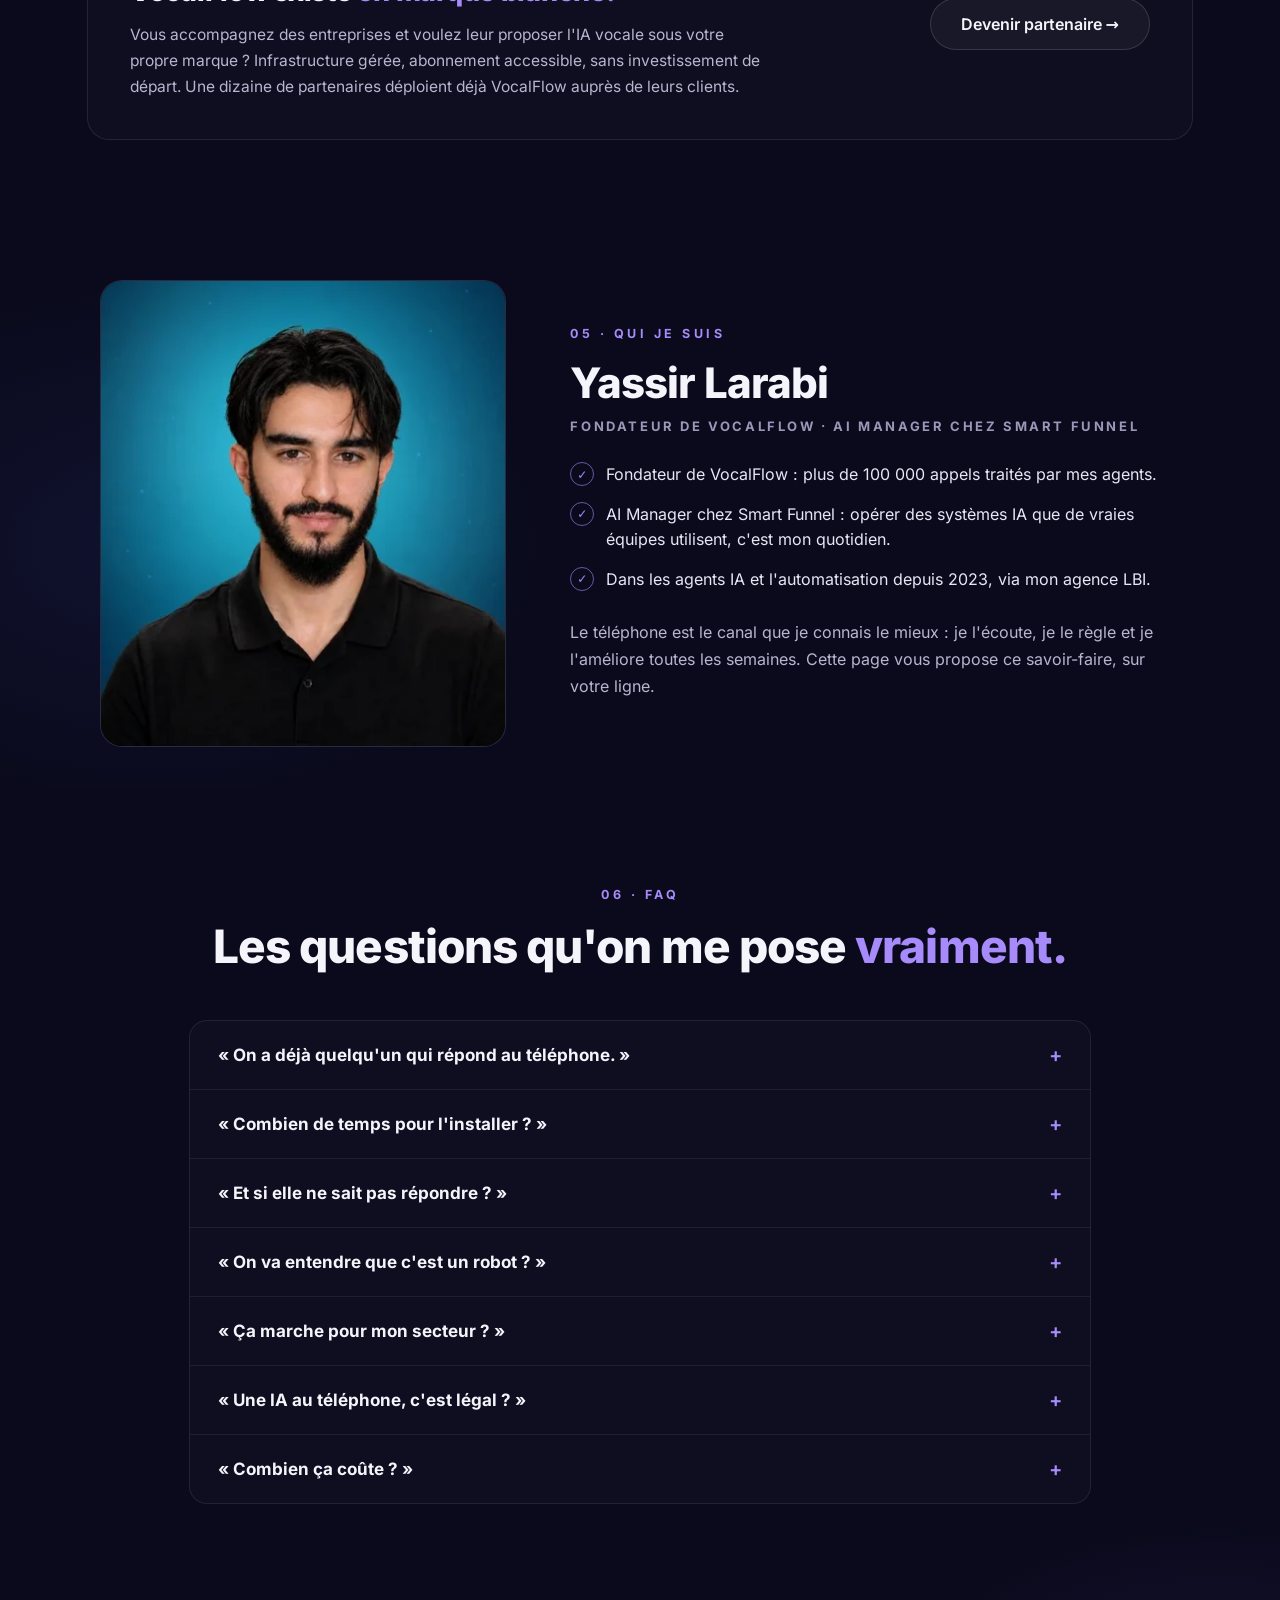
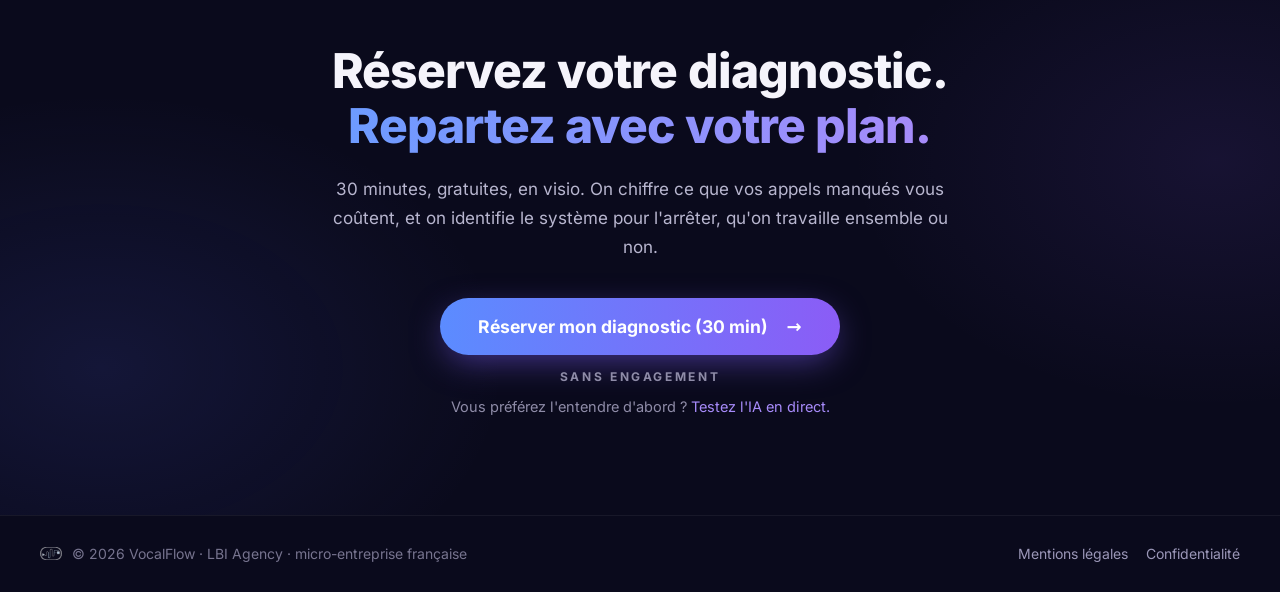
==== commit 8b003120: "Démo en direct dans le hero, section « La preuve, en direct » retirée - Hero : pastille « En ligne m" ====
--- a/index.html
+++ b/index.html
@@ -82,12 +82,23 @@
           </div>
           <h1 id="hero-title" class="hero__title rise">Ne manquez plus jamais <span class="grad-text">un seul appel.</span></h1>
           <p class="hero__lead rise">VocalFlow décroche en une seconde, jour et nuit, et transforme l'appel en rendez-vous dans votre agenda.</p>
-          <div class="hero__cta rise">
-            <div class="cta-row">
-              <a href="#diagnostic" class="btn btn--primary">Réserver mon diagnostic (30&nbsp;min) <span class="arrow" aria-hidden="true">→</span></a>
-              <a href="#demo-live" class="btn btn--ghost">Tester l'IA en direct</a>
+          <div id="demo-live" class="hero__demo rise">
+            <div class="status"><span class="status__dot" aria-hidden="true"></span><span class="status__text">EN LIGNE MAINTENANT</span></div>
+            <div class="demo__idle">
+              <button type="button" class="btn btn--primary demo__reveal">Tester l'IA en direct</button>
+              <p class="hero__hint">Notre IA de démonstration est en ligne, en ce moment même. Coupez-lui la parole, changez de sujet, parlez vite, posez des questions pièges : elle suit, sans jamais perdre le fil.</p>
             </div>
-            <div class="hero__note">Gratuit. Vous repartez avec votre plan d'action, qu'on travaille ensemble ou non.</div>
+            <div class="demo__live" hidden tabindex="-1">
+              <div class="demo__sub">Notre agent décroche dans la seconde, 24h/24.</div>
+              <div class="widget">
+                <div class="widget__frame">
+                  <div class="widget__loading" aria-hidden="true">CONNEXION À L'AGENT…</div>
+                  <iframe title="Tester l'agent VocalFlow en direct" data-src="https://app.vocal-flow.fr/agent-test-public?token=dpl_apt_5d28abdd1e798d0c195125b5055f5cab32efa5df6ee1982fee06af8acb499785&amp;agentId=01M1MCRBT5XDGEQPH5RAGVAJAZ" allow="microphone; autoplay" scrolling="no"></iframe>
+                </div>
+              </div>
+              <p class="demo__note">L'agent de démonstration suit un script générique. Le vôtre sera configuré sur votre métier, vos offres et vos règles.</p>
+            </div>
+            <noscript><p class="demo__note"><a href="https://app.vocal-flow.fr/agent-test-public?token=dpl_apt_5d28abdd1e798d0c195125b5055f5cab32efa5df6ee1982fee06af8acb499785&amp;agentId=01M1MCRBT5XDGEQPH5RAGVAJAZ" target="_blank" rel="noopener">Ouvrir la démo dans un nouvel onglet</a></p></noscript>
           </div>
         </div>
       </section>
@@ -127,33 +138,9 @@
         </div>
       </section>
 
-      <!-- S4 Démo en direct -->
-      <section id="demo-live" class="demo" aria-labelledby="demo-title">
-        <p class="eyebrow">02 · La preuve, en direct</p>
-        <h2 id="demo-title" class="h2">Ne me croyez pas sur parole. <span class="accent">Appelez-la.</span></h2>
-        <p class="lead">Notre IA de démonstration est en ligne, en ce moment même. Coupez-lui la parole, changez de sujet, parlez vite, posez des questions pièges : elle suit, sans jamais perdre le fil.</p>
-        <div class="demo__card">
-          <div class="demo__idle">
-            <button type="button" class="btn btn--accent demo__reveal">Tester l'IA en direct</button>
-          </div>
-          <div class="demo__live" hidden tabindex="-1">
-            <div class="status" role="status"><span class="status__dot" aria-hidden="true"></span><span class="status__text">EN LIGNE MAINTENANT</span></div>
-            <div class="demo__sub">Notre agent décroche dans la seconde, 24h/24.</div>
-            <div class="widget">
-              <div class="widget__frame">
-                <div class="widget__loading" aria-hidden="true">CONNEXION À L'AGENT…</div>
-                <iframe title="Tester l'agent VocalFlow en direct" data-src="https://app.vocal-flow.fr/agent-test-public?token=dpl_apt_5d28abdd1e798d0c195125b5055f5cab32efa5df6ee1982fee06af8acb499785&amp;agentId=01M1MCRBT5XDGEQPH5RAGVAJAZ" allow="microphone; autoplay" scrolling="no"></iframe>
-              </div>
-            </div>
-            <p class="demo__note">L'agent de démonstration suit un script générique. Le vôtre sera configuré sur votre métier, vos offres et vos règles.</p>
-          </div>
-          <noscript><p class="demo__note"><a href="https://app.vocal-flow.fr/agent-test-public?token=dpl_apt_5d28abdd1e798d0c195125b5055f5cab32efa5df6ee1982fee06af8acb499785&amp;agentId=01M1MCRBT5XDGEQPH5RAGVAJAZ" target="_blank" rel="noopener">Ouvrir la démo dans un nouvel onglet</a></p></noscript>
-        </div>
-      </section>
-
       <!-- S5 Infrastructure -->
       <section class="infra" aria-labelledby="infra-title">
-        <p class="eyebrow">03 · Au-delà du décroché</p>
+        <p class="eyebrow">02 · Au-delà du décroché</p>
         <h2 id="infra-title" class="h2">Répondre n'est que <span class="accent">le début.</span></h2>
         <p class="lead lead--600">Un appel décroché qui ne produit rien reste un appel perdu. Pendant et après chaque conversation, l'agent travaille pour vous.</p>
         <div class="cards">
@@ -169,7 +156,7 @@
 
       <!-- S7 Le chemin -->
       <section class="path" aria-labelledby="path-title">
-        <p class="eyebrow">04 · Le chemin</p>
+        <p class="eyebrow">03 · Le chemin</p>
         <h2 id="path-title" class="h2">Quatre étapes, et vos appels <span class="accent">sont décrochés.</span></h2>
         <ol class="steps" role="list">
           <li class="step">
@@ -197,7 +184,7 @@
 
       <!-- S8 L'offre -->
       <section id="offre" class="offer" aria-labelledby="offer-title">
-        <p class="eyebrow">05 · L'offre</p>
+        <p class="eyebrow">04 · L'offre</p>
         <h2 id="offer-title" class="h2">Deux façons de <span class="accent">travailler ensemble.</span></h2>
         <div class="plans">
           <div class="plan">
@@ -252,7 +239,7 @@
             </picture>
           </div>
           <div class="about__body">
-            <p class="eyebrow eyebrow--left">06 · Qui je suis</p>
+            <p class="eyebrow eyebrow--left">05 · Qui je suis</p>
             <h2 id="about-title" class="about__name">Yassir Larabi</h2>
             <p class="about__role">Fondateur de VocalFlow · AI Manager chez Smart Funnel</p>
             <ul class="checklist checklist--about" role="list">
@@ -267,7 +254,7 @@
 
       <!-- S11 FAQ -->
       <section id="faq" class="faq" aria-labelledby="faq-title">
-        <p class="eyebrow">07 · FAQ</p>
+        <p class="eyebrow">06 · FAQ</p>
         <h2 id="faq-title" class="h2">Les questions qu'on me pose <span class="accent">vraiment.</span></h2>
         <div class="faq__list">
           <div class="faq__item">
--- a/styles.css
+++ b/styles.css
@@ -54,9 +54,12 @@
   --font: 'Inter', system-ui, -apple-system, 'Segoe UI', Roboto, 'Helvetica Neue', Arial, sans-serif;
   --ease: cubic-bezier(.22, 1, .36, 1);
 
-  /* Widget de démo (S4) : cadrage du bouton d'appel dans l'iframe app.vocal-flow.fr.
-     Valeurs de la maquette : fenêtre 89 px, décalage 409 px, hauteur totale 630 px. */
-  --widget-window: 89px;
+  /* Widget de démo (S4) : cadrage de l'iframe app.vocal-flow.fr. Maquette : fenêtre 89 px, décalage 409 px
+     (bouton seul). L'app affiche désormais un sélecteur de micro (≈ 423-465 px) au-dessus du bouton « Appeler
+     l'agent » (≈ 475-523 px), et le bouton remonte un peu pendant l'appel : on garde le haut de cadre de la
+     maquette et on agrandit la fenêtre pour montrer sélecteur + bouton + marge.
+     Bouton coupé en bas : augmenter --widget-window ; contenu trop bas/haut : ajuster --widget-offset. */
+  --widget-window: 130px;
   --widget-offset: 409px;
   --widget-height: 630px;
 
@@ -66,7 +69,7 @@
 /* ---------- Base ---------- */
 *, *::before, *::after { box-sizing: border-box; }
 /* Ces boîtes combinent largeur ou hauteur explicite + padding/bordure et sont en content-box dans la maquette. */
-.nav, .footer__inner, .stats__box, .law, .demo__card, .partner__card, .faq__list, .check, .widget__frame { box-sizing: content-box; }
+.nav, .footer__inner, .stats__box, .law, .partner__card, .faq__list, .check, .widget__frame { box-sizing: content-box; }
 
 html {
   scroll-behavior: smooth;
@@ -242,15 +245,20 @@
 
 .hero__title { font-size: clamp(38px, 7.2vw, 60px); font-weight: 800; line-height: 1.09; letter-spacing: -.025em; color: var(--ink); margin: 18px auto 0; max-width: 860px; }
 .hero__lead { margin: 26px auto 0; max-width: 620px; font-size: clamp(17px, 2vw, 18.5px); line-height: 1.7; color: var(--body); }
-.hero__cta { display: flex; flex-direction: column; align-items: center; gap: 14px; margin-top: 38px; }
-.hero__note { font-size: 14px; color: var(--muted-2); }
+.hero__demo { display: flex; flex-direction: column; align-items: center; gap: 14px; margin-top: 38px; width: 100%; }
+.hero__demo .demo__idle { flex-direction: column; align-items: center; gap: 14px; }
+.hero__hint { max-width: 560px; margin: 0; font-size: 14px; line-height: 1.6; color: var(--muted-2); }
+.hero__demo .demo__live { width: 100%; display: flex; flex-direction: column; align-items: center; gap: 12px; }
+.hero__demo .demo__sub { margin: 0; }
+.hero__demo .widget { margin: 8px auto 0; width: 100%; }
+.hero__demo .demo__note { margin: 6px auto 0; }
 
 /* Entrées en cascade (délais de la maquette) */
 .rise { animation: riseIn .85s var(--ease) both; }
 .hero__eyebrow.rise { animation-delay: .88s; }
 .hero__title.rise { animation-delay: .95s; }
 .hero__lead.rise { animation-delay: 1.22s; }
-.hero__cta.rise { animation-delay: 1.36s; }
+.hero__demo.rise { animation-delay: 1.36s; }
 
 /* ---------- S2 Preuves flash ---------- */
 .stats { padding: 70px 24px 40px; }
@@ -276,13 +284,7 @@
 .law p { font-size: 17.5px; line-height: 1.7; color: var(--soft); }
 .law .law__punch { margin-top: 16px; font-size: clamp(22px, 3vw, 27px); font-weight: 800; line-height: 1.35; color: var(--ink); }
 
-/* ---------- S4 Démo en direct ---------- */
-.demo { position: relative; padding: 100px 24px 40px; }
-.demo__card {
-  max-width: 880px; margin: 44px auto 0; padding: 52px 40px; text-align: center;
-  background: var(--card); border: 1px solid var(--line); border-radius: 22px;
-  box-shadow: 0 0 90px rgba(124, 92, 246, .14);
-}
+/* ---------- Démo en direct (dans le hero depuis le 07/09/2026 ; l'ancienne section S4 a été retirée) ---------- */
 .demo__idle { display: flex; justify-content: center; }
 .demo__idle[hidden], .demo__live[hidden] { display: none; }
 .demo__live:focus { outline: none; }
@@ -437,20 +439,17 @@
 .legal__outro { margin: 36px 0 0; color: var(--muted-2); font-size: 14px; }
 .legal .eyebrow { text-align: left; }
 
-/* ---------- Mouvement réduit ---------- */
+/* ---------- Mouvement réduit ----------
+   Windows « Effets d'animation » désactivé, macOS « Réduire les animations » : le navigateur déclare
+   prefers-reduced-motion. On garde l'intro (veil, marque, entrées) et l'onde, mais en fondus seuls :
+   plus de déplacement, de zoom ni de flou. Le halo suit la souris sans à-coups, il est conservé. */
 @media (prefers-reduced-motion: reduce) {
   html { scroll-behavior: auto; }
-  .veil { display: none; }
-  .spot { display: none; }
-  .nav-wrap { animation: none; }
-  .rise, .widget { animation-name: fadeOnly; animation-duration: .4s; animation-delay: 0s; }
-  /* Sans veil, le hero n'attend plus : cascade courte (les sélecteurs à deux classes ci-dessus gardent sinon leurs délais). */
-  .hero__eyebrow.rise { animation-delay: 0s; }
-  .hero__title.rise { animation-delay: .08s; }
-  .hero__lead.rise { animation-delay: .16s; }
-  .hero__cta.rise { animation-delay: .24s; }
-  .wave span, .status__dot { animation: none; }
+  .veil__logo, .veil__name { animation-name: fadeOnly; }
+  .nav-wrap { animation-name: fadeOnly; }
+  .rise, .widget { animation-name: fadeOnly; }
   .btn, .widget__frame, .widget__frame iframe { transition: none; }
+  .btn--primary:hover, .btn--nav:hover { transform: none; }
 }
 
 /* ---------- Responsive ---------- */
@@ -479,12 +478,11 @@
   .stats { padding: 56px 20px 32px; }
   .stats__box { grid-template-columns: 1fr; gap: 32px; padding: 34px 22px; }
   .cards, .steps { grid-template-columns: 1fr; }
-  .demo, .infra, .path, .offer, .about, .faq { padding-top: 72px; }
+  .infra, .path, .offer, .about, .faq { padding-top: 72px; }
   .partner { padding-top: 64px; }
   .final { padding: 88px 24px 72px; }
   .quotes { margin-top: 40px; }
   .law { margin-top: 36px; padding: 26px 22px; }
-  .demo__card { padding: 36px 22px; }
   .plan { padding: 28px 24px; }
   .partner__card { padding: 28px 24px; gap: 24px; }
   .faq__q { padding: 18px 20px; }
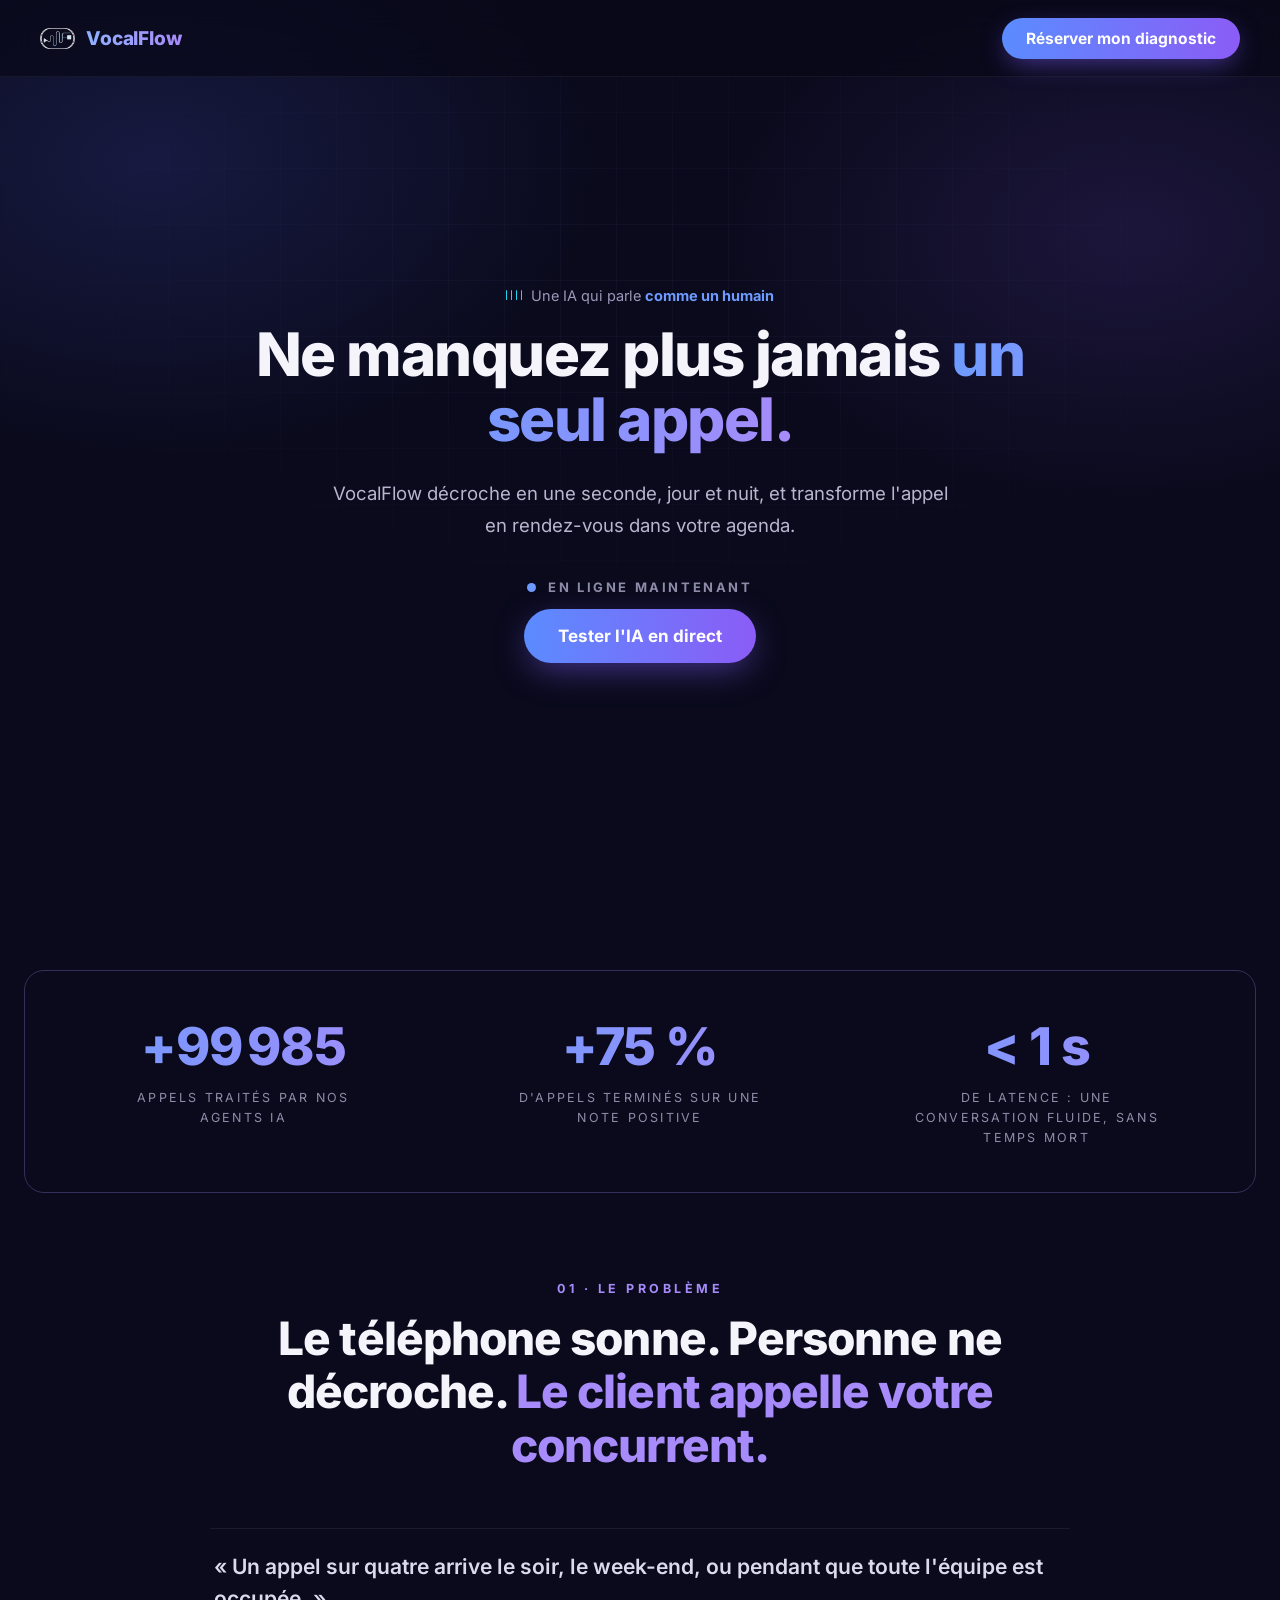
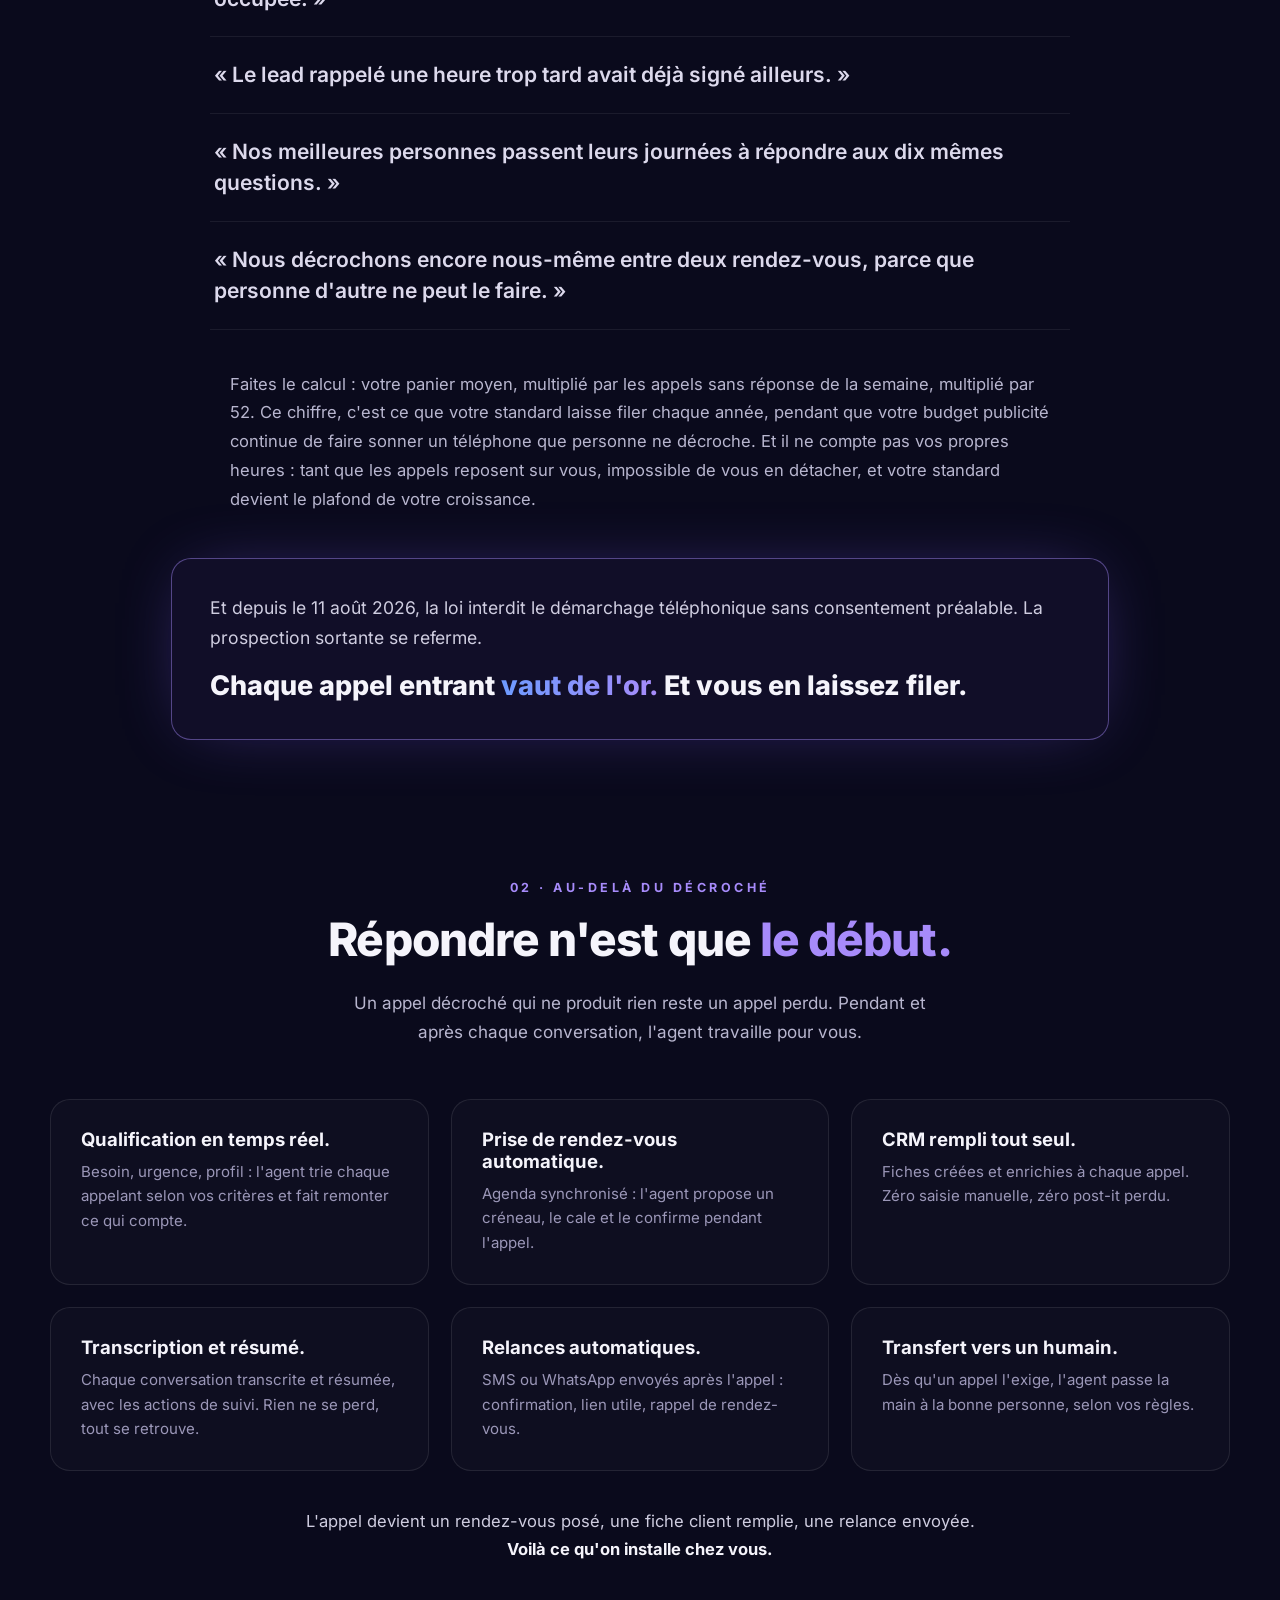
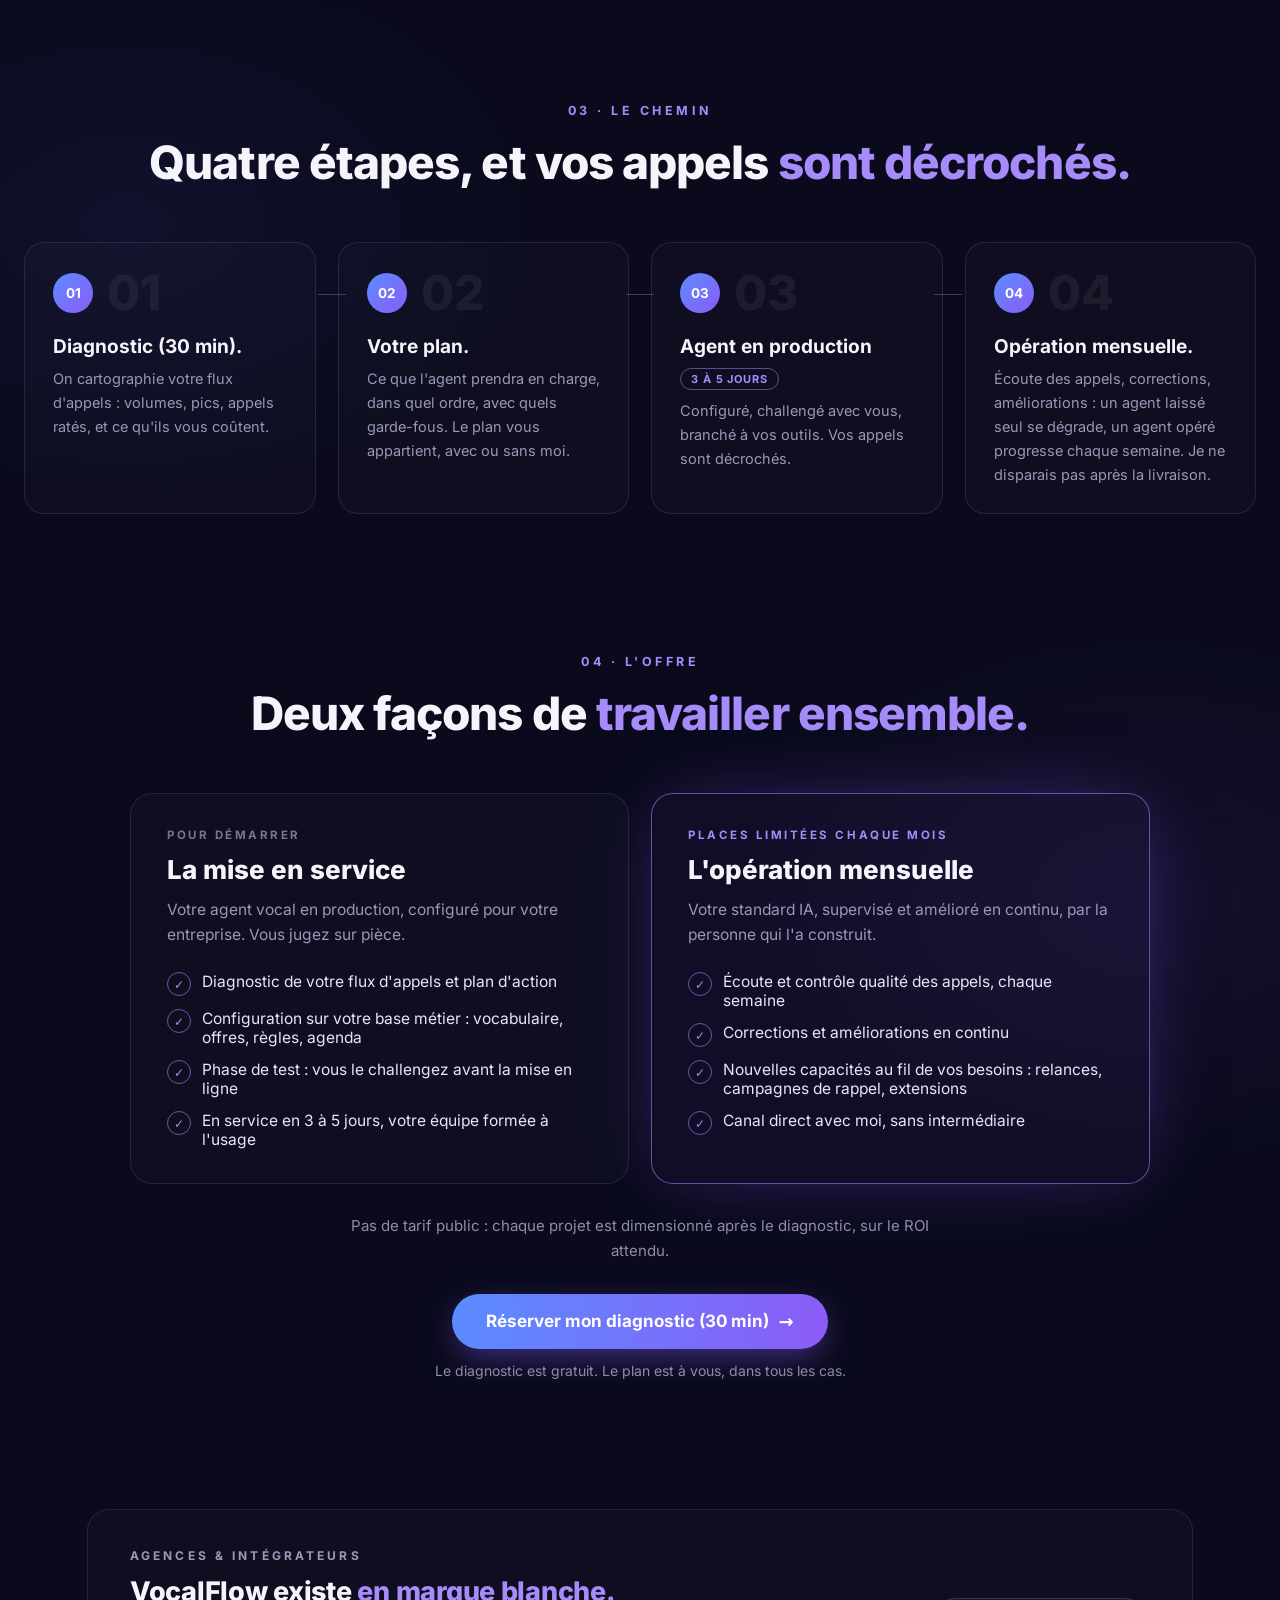
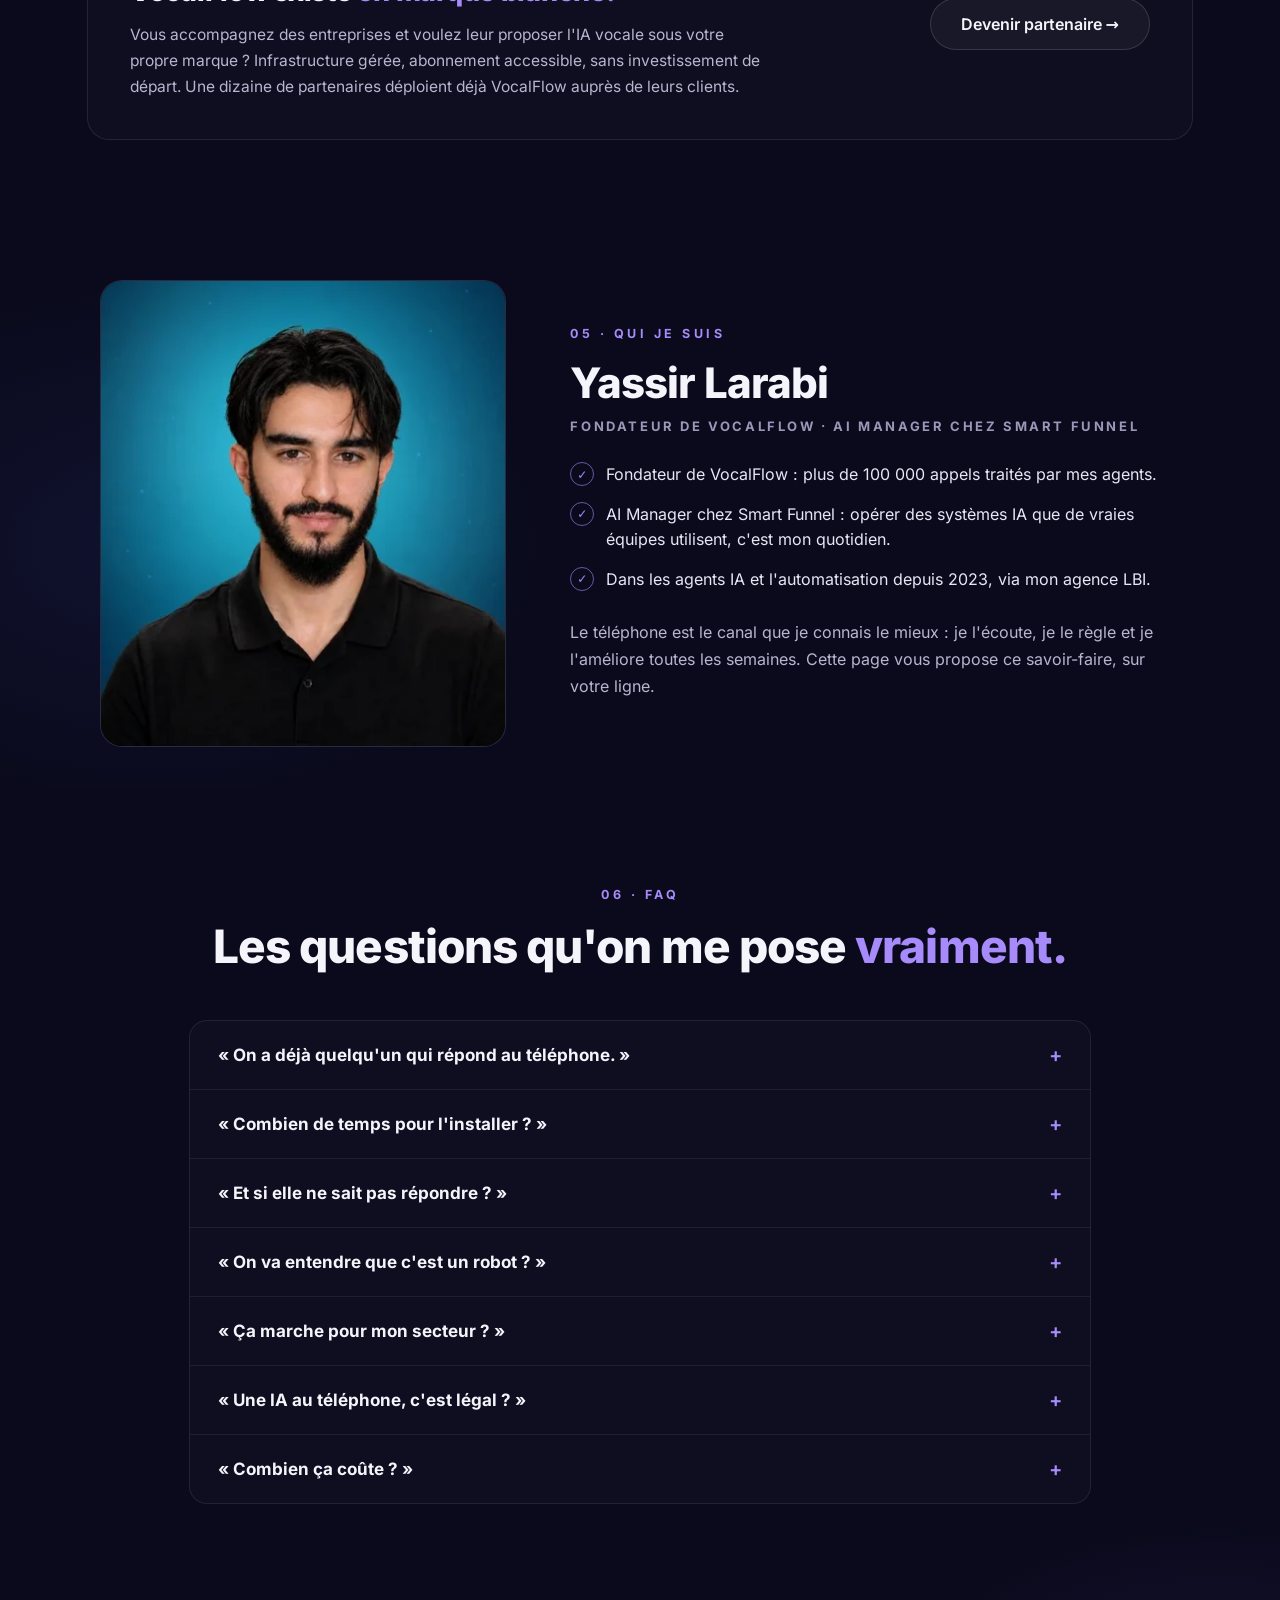
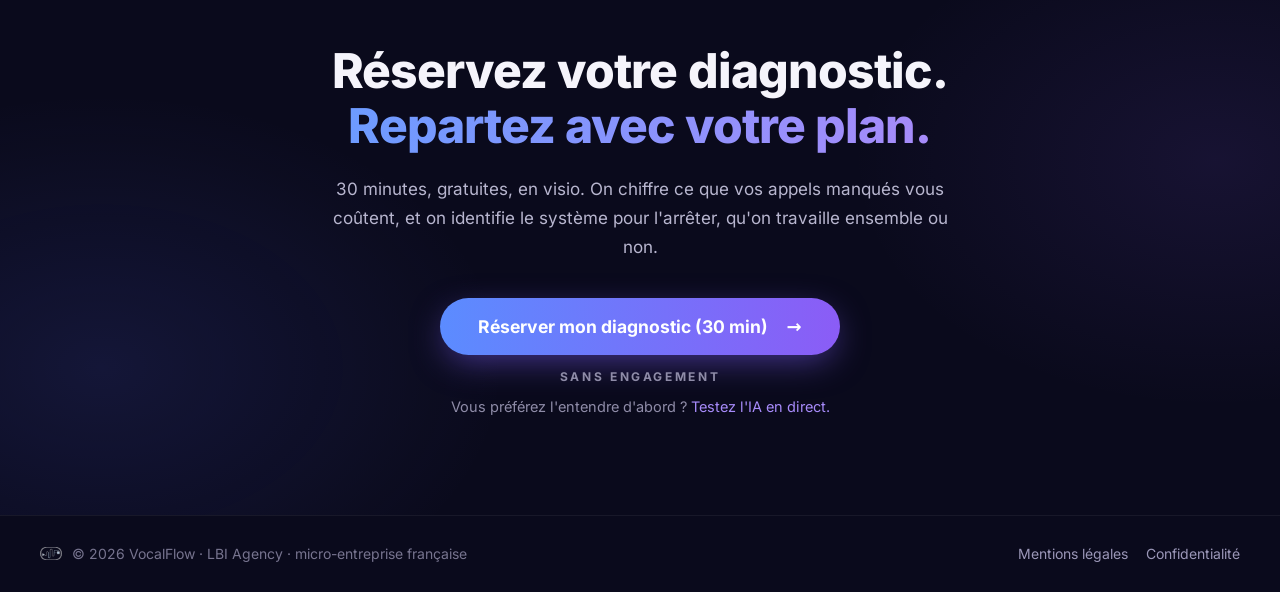
==== commit 788b1792: "Hero : retrait du texte d'invitation sous le bouton « Tester l'IA en direct » Co-Authored-By: Claude" ====
--- a/index.html
+++ b/index.html
@@ -86,7 +86,6 @@
             <div class="status"><span class="status__dot" aria-hidden="true"></span><span class="status__text">EN LIGNE MAINTENANT</span></div>
             <div class="demo__idle">
               <button type="button" class="btn btn--primary demo__reveal">Tester l'IA en direct</button>
-              <p class="hero__hint">Notre IA de démonstration est en ligne, en ce moment même. Coupez-lui la parole, changez de sujet, parlez vite, posez des questions pièges : elle suit, sans jamais perdre le fil.</p>
             </div>
             <div class="demo__live" hidden tabindex="-1">
               <div class="demo__sub">Notre agent décroche dans la seconde, 24h/24.</div>
--- a/styles.css
+++ b/styles.css
@@ -168,7 +168,7 @@
 .cta-block__note { font-size: 14px; color: var(--muted-2); }
 
 /* ---------- Animations ---------- */
-@keyframes pulseDot { 0%, 100% { opacity: 1; box-shadow: 0 0 0 0 rgba(52, 211, 153, .55); } 50% { opacity: .75; box-shadow: 0 0 0 6px rgba(52, 211, 153, 0); } }
+@keyframes pulseDot { 0%, 100% { opacity: 1; box-shadow: 0 0 0 0 rgba(109, 155, 255, .55); } 50% { opacity: .75; box-shadow: 0 0 0 6px rgba(109, 155, 255, 0); } }
 @keyframes riseIn { from { opacity: 0; transform: translateY(26px); filter: blur(10px); } to { opacity: 1; transform: translateY(0); filter: blur(0); } }
 @keyframes fadeNav { from { opacity: 0; transform: translateY(-10px); } to { opacity: 1; transform: translateY(0); } }
 @keyframes markIn { from { opacity: 0; transform: scale(.82) translateY(8px); filter: blur(12px); } to { opacity: 1; transform: scale(1) translateY(0); filter: blur(0); } }
@@ -247,7 +247,6 @@
 .hero__lead { margin: 26px auto 0; max-width: 620px; font-size: clamp(17px, 2vw, 18.5px); line-height: 1.7; color: var(--body); }
 .hero__demo { display: flex; flex-direction: column; align-items: center; gap: 14px; margin-top: 38px; width: 100%; }
 .hero__demo .demo__idle { flex-direction: column; align-items: center; gap: 14px; }
-.hero__hint { max-width: 560px; margin: 0; font-size: 14px; line-height: 1.6; color: var(--muted-2); }
 .hero__demo .demo__live { width: 100%; display: flex; flex-direction: column; align-items: center; gap: 12px; }
 .hero__demo .demo__sub { margin: 0; }
 .hero__demo .widget { margin: 8px auto 0; width: 100%; }
@@ -289,7 +288,7 @@
 .demo__idle[hidden], .demo__live[hidden] { display: none; }
 .demo__live:focus { outline: none; }
 .status { display: flex; align-items: center; justify-content: center; gap: 12px; }
-.status__dot { width: 9px; height: 9px; border-radius: 50%; background: var(--green); animation: pulseDot 2s ease infinite; }
+.status__dot { width: 9px; height: 9px; border-radius: 50%; background: var(--blue); animation: pulseDot 2s ease infinite; }
 .status__text { font-size: 13px; letter-spacing: .2em; font-weight: 700; color: var(--muted-2); }
 .demo__sub { margin-top: 14px; font-size: 16.5px; color: var(--soft); }
 .widget { max-width: 640px; margin: 26px auto 0; animation: riseIn .7s var(--ease) both; }
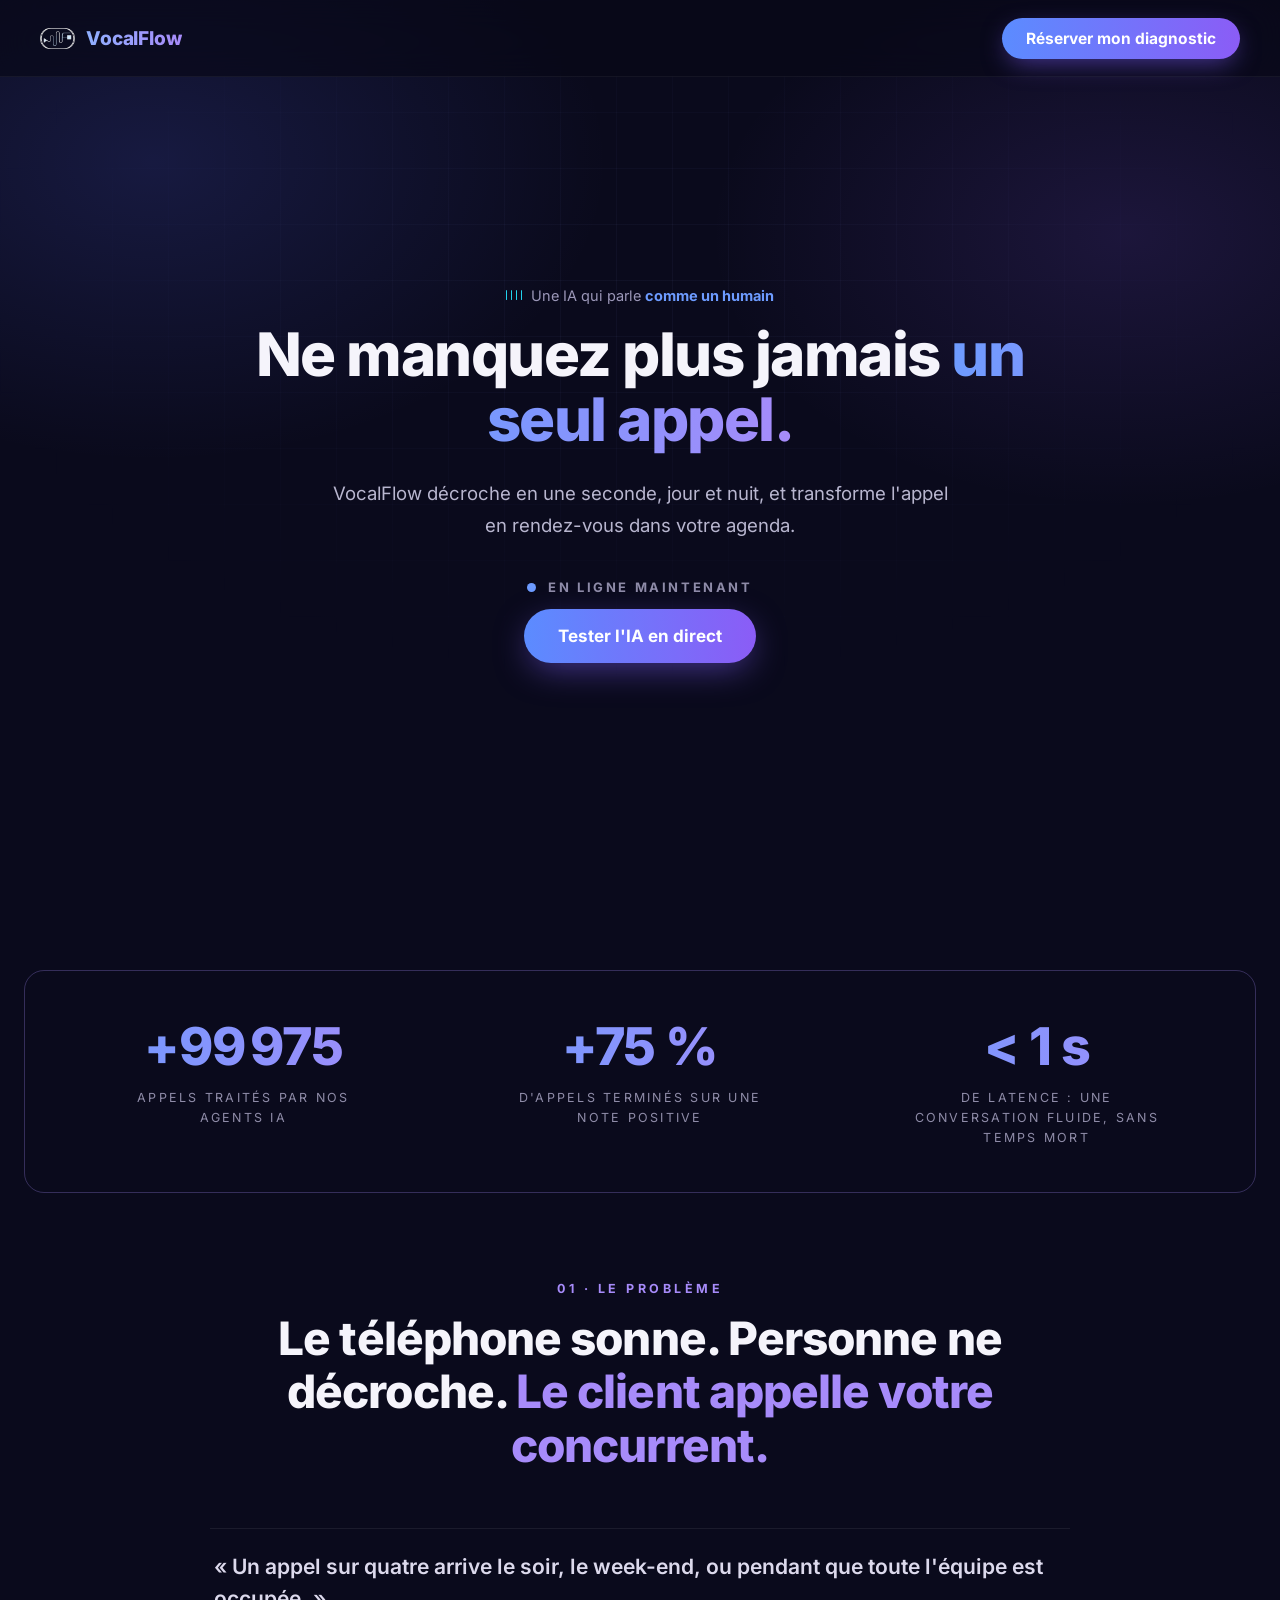
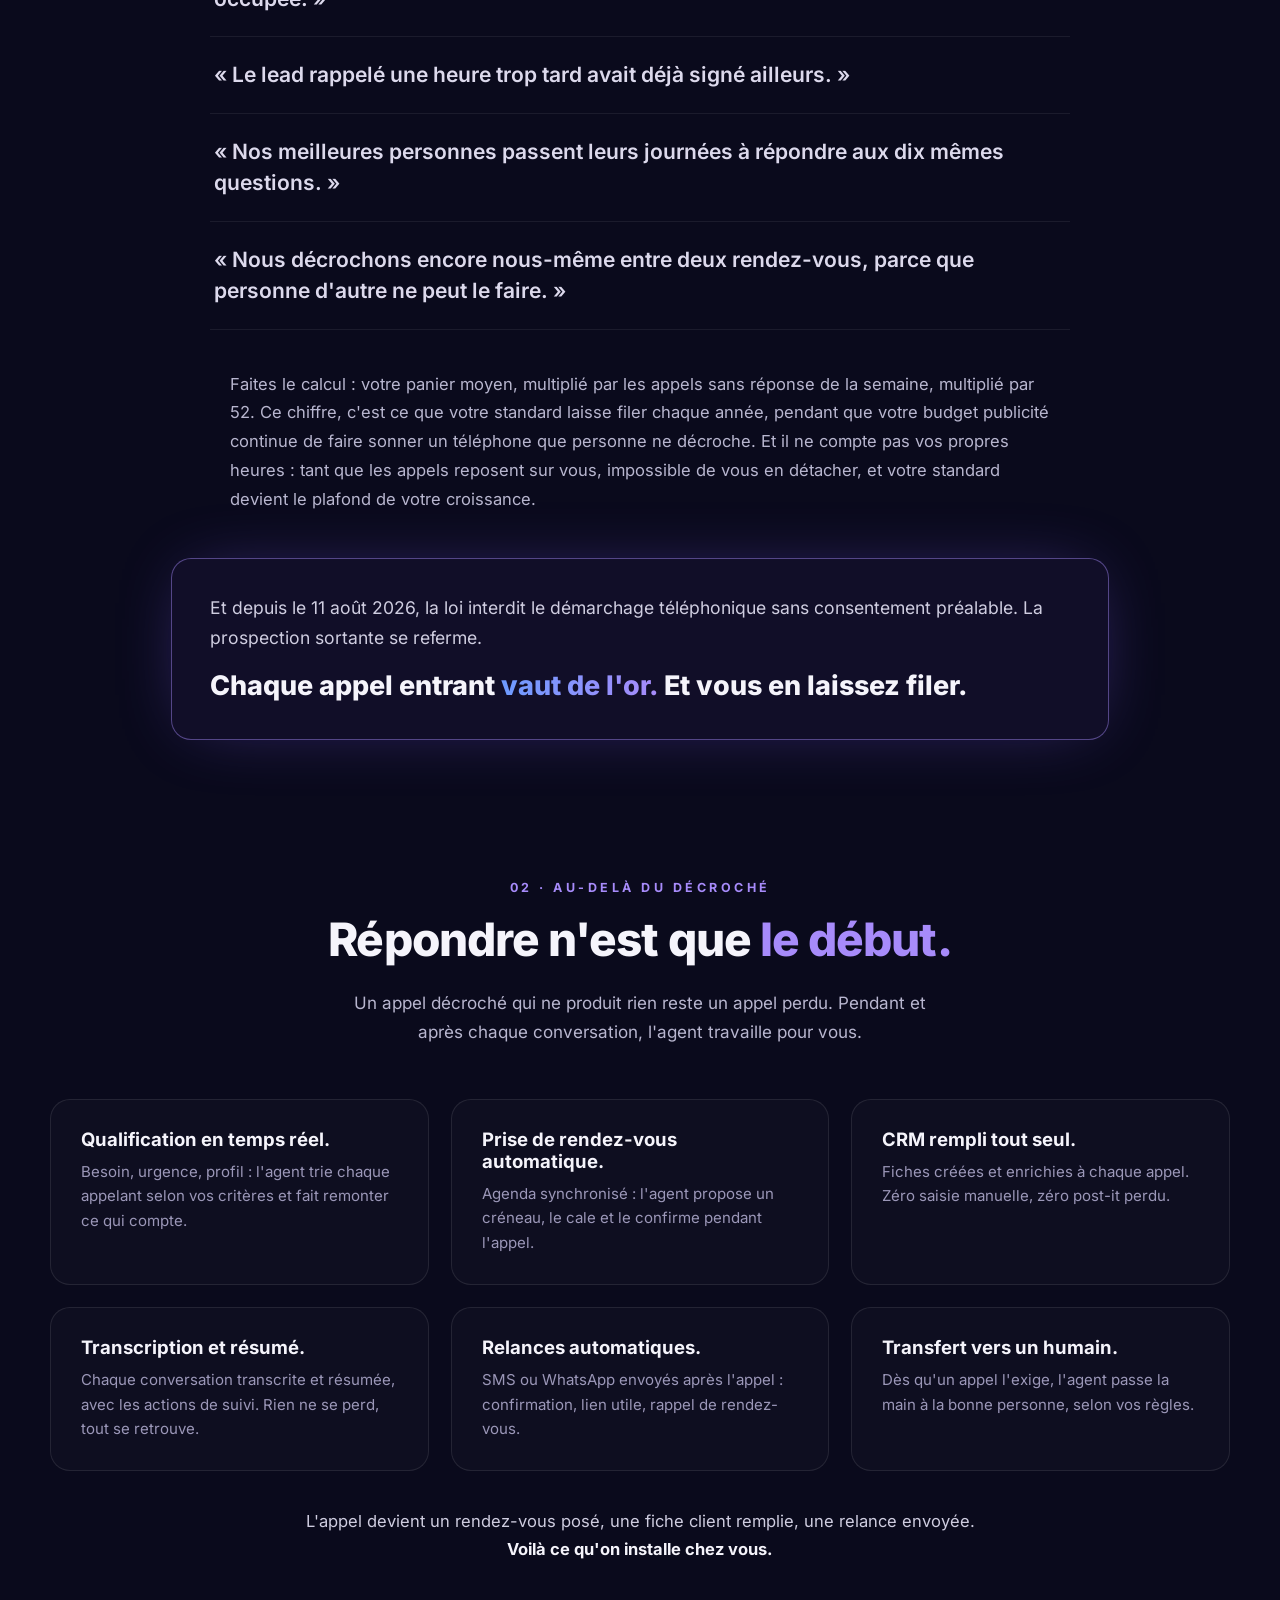
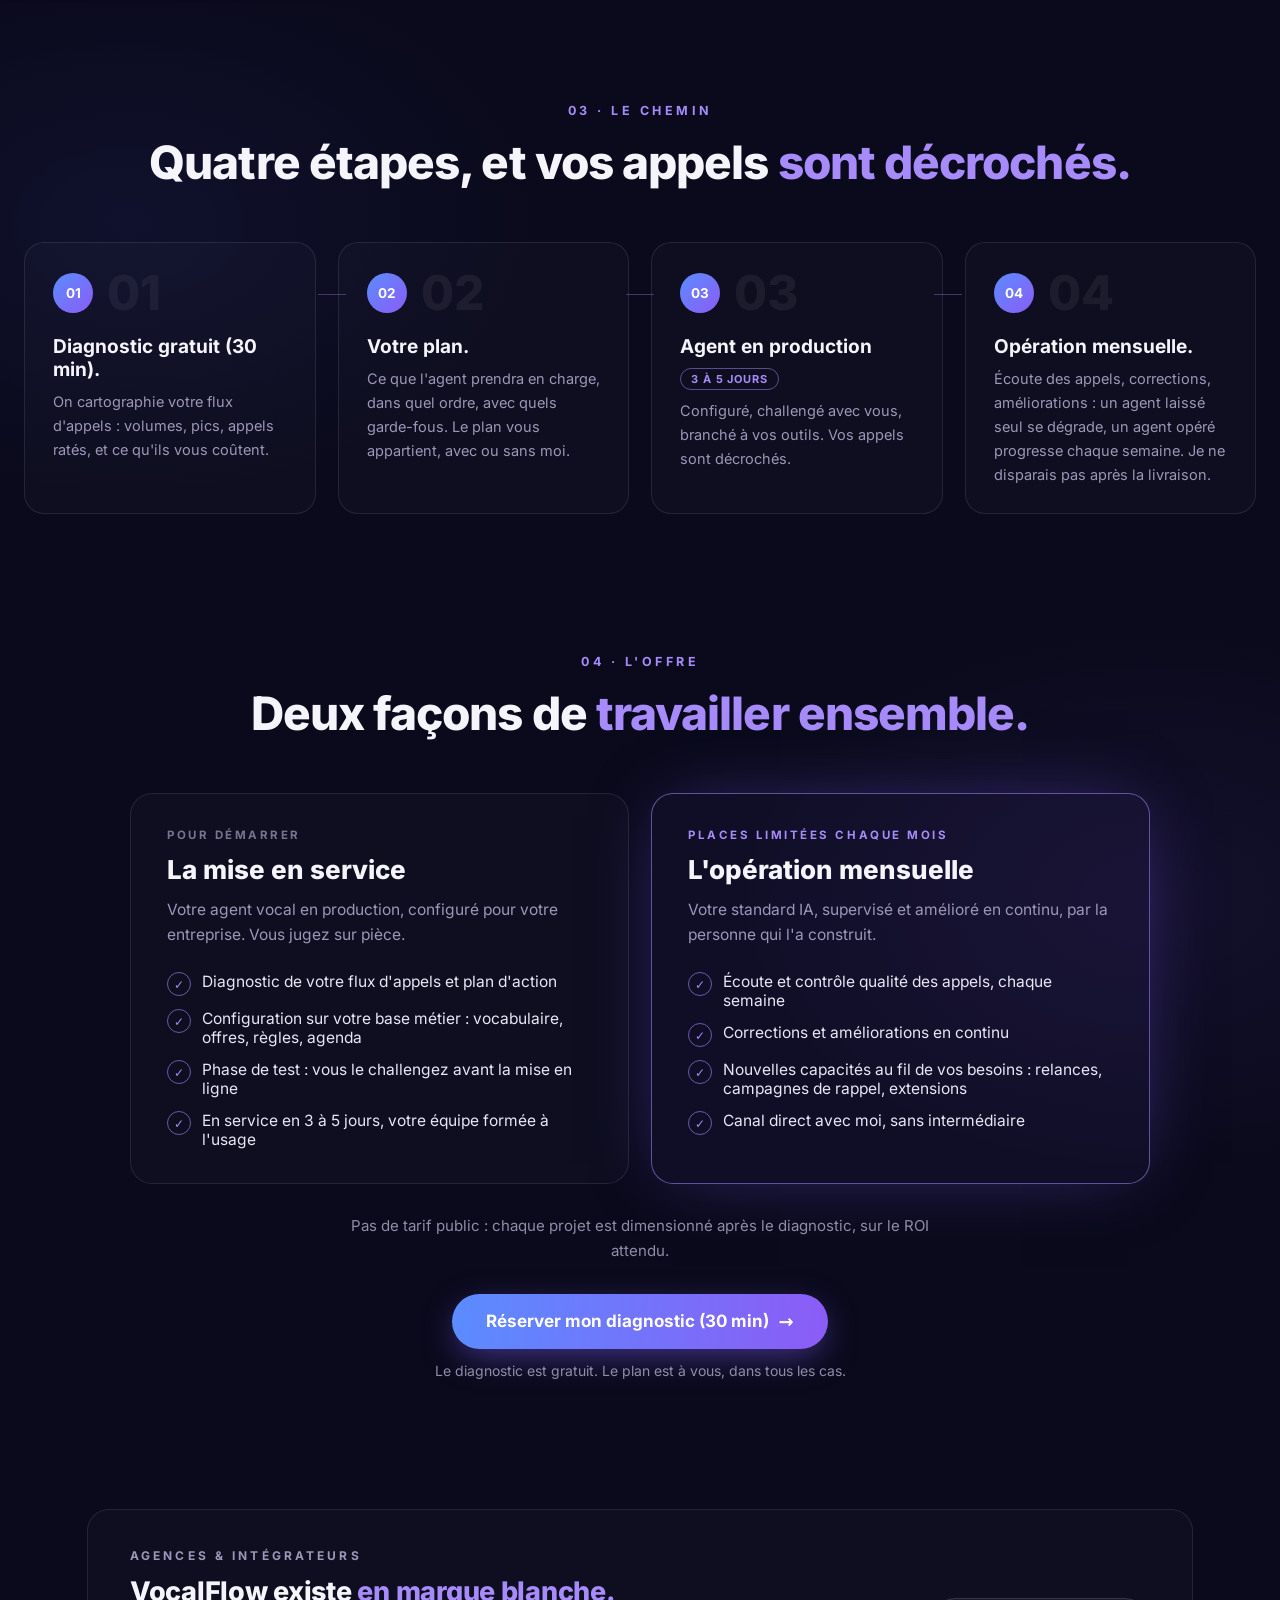
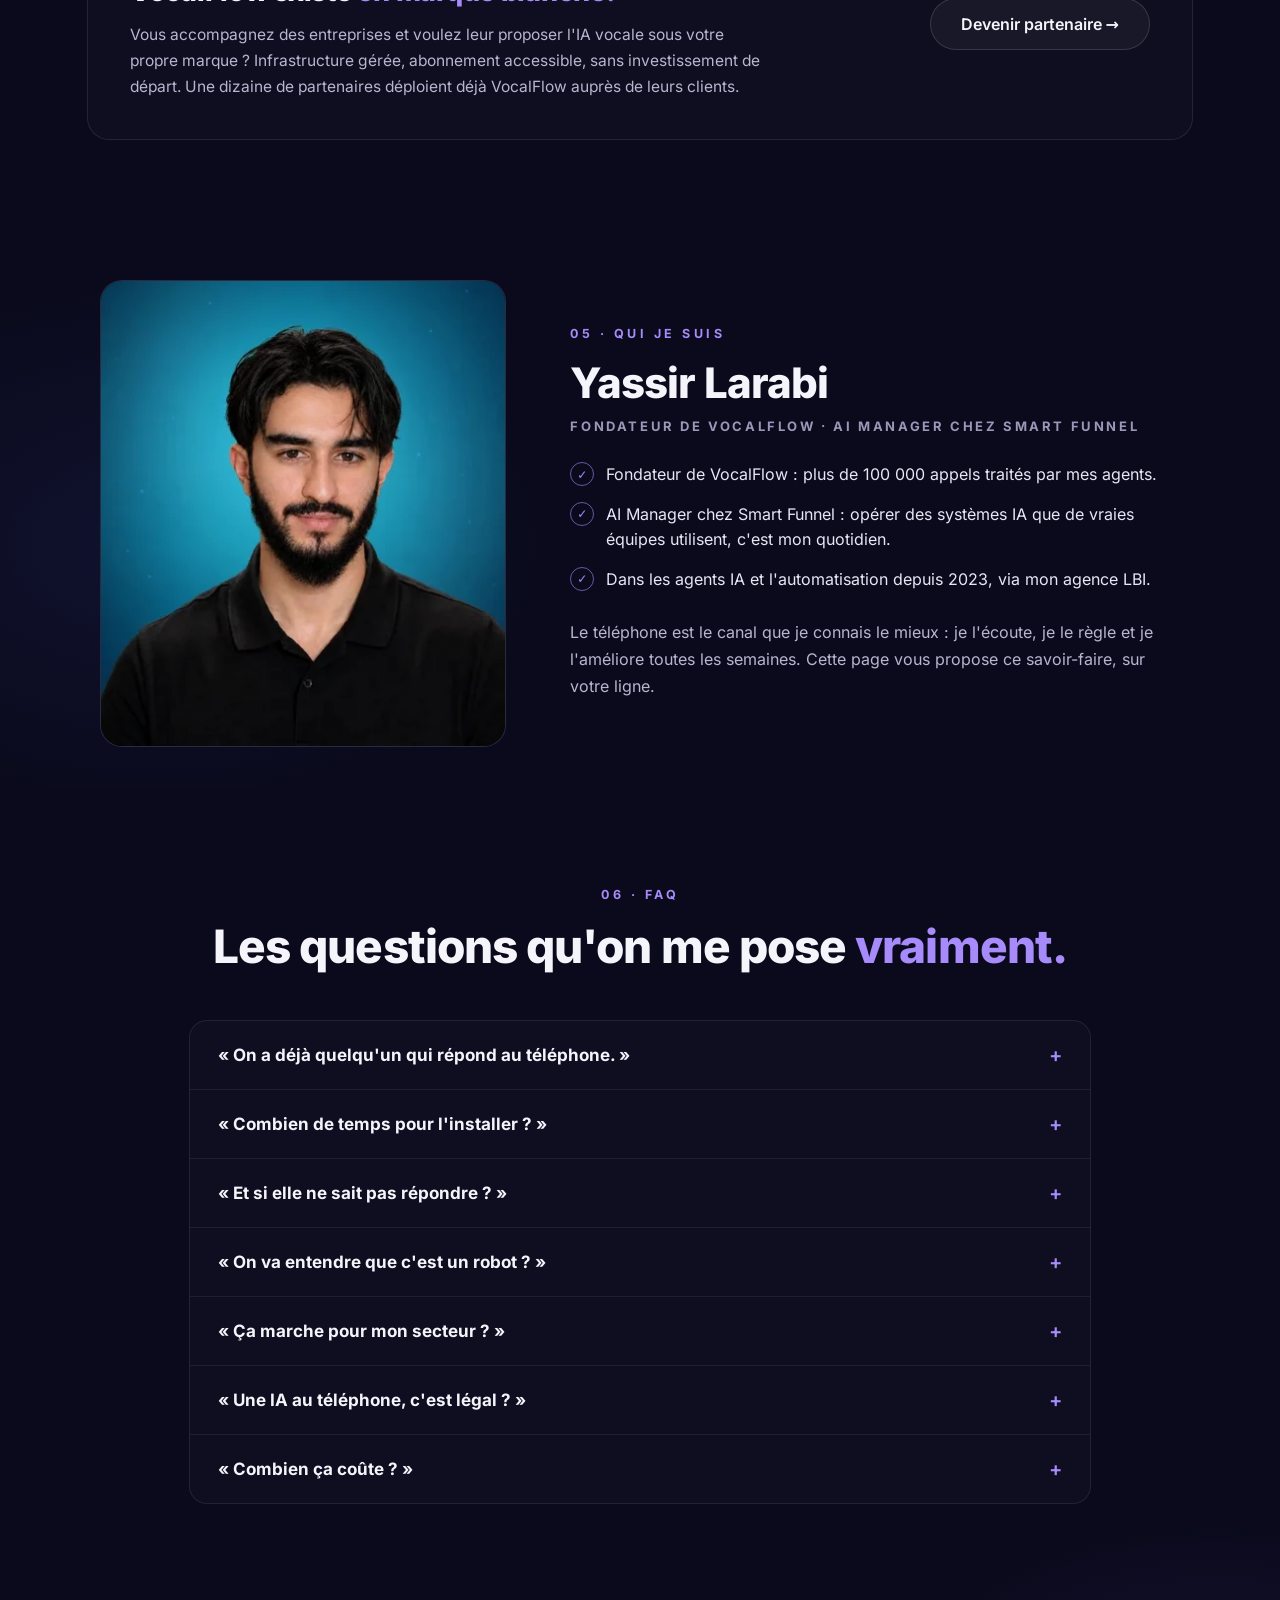
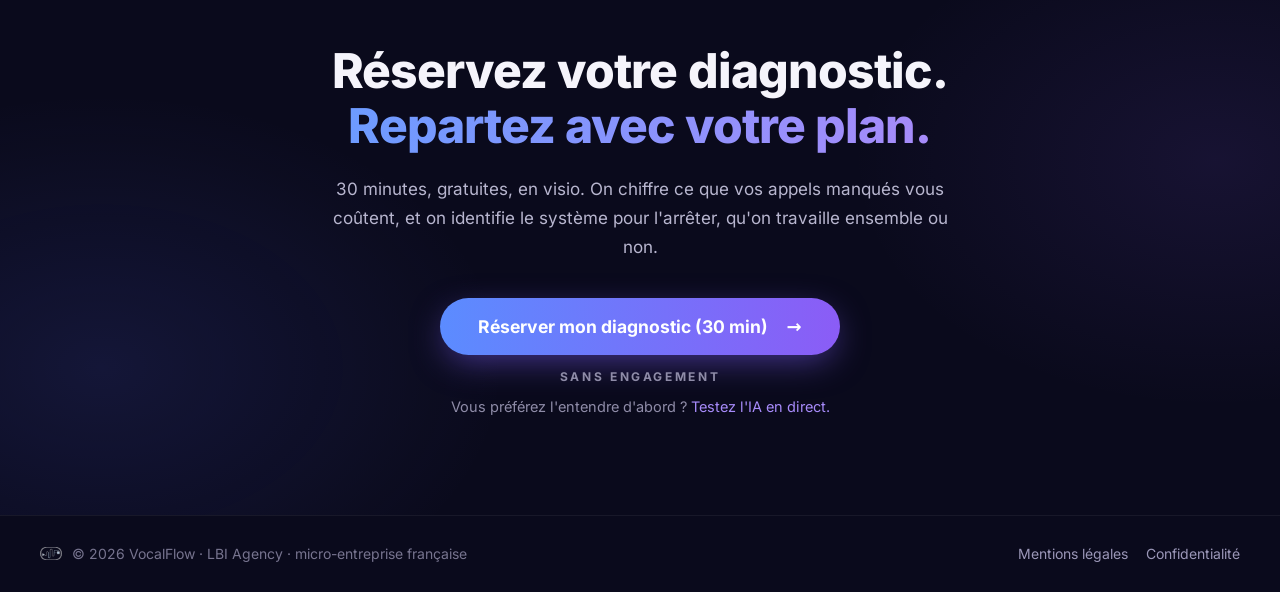
==== commit 73244376: "Étape 01 : « Diagnostic gratuit (30 min). » Co-Authored-By: Claude Fable 5.1 <noreply@anthropic.com>" ====
--- a/index.html
+++ b/index.html
@@ -160,7 +160,7 @@
         <ol class="steps" role="list">
           <li class="step">
             <div class="step__head"><span class="step__badge">01</span><span class="step__ghost" aria-hidden="true">01</span></div>
-            <h3 class="step__title">Diagnostic (30 min).</h3>
+            <h3 class="step__title">Diagnostic gratuit (30 min).</h3>
             <p>On cartographie votre flux d'appels : volumes, pics, appels ratés, et ce qu'ils vous coûtent.</p>
           </li>
           <li class="step">
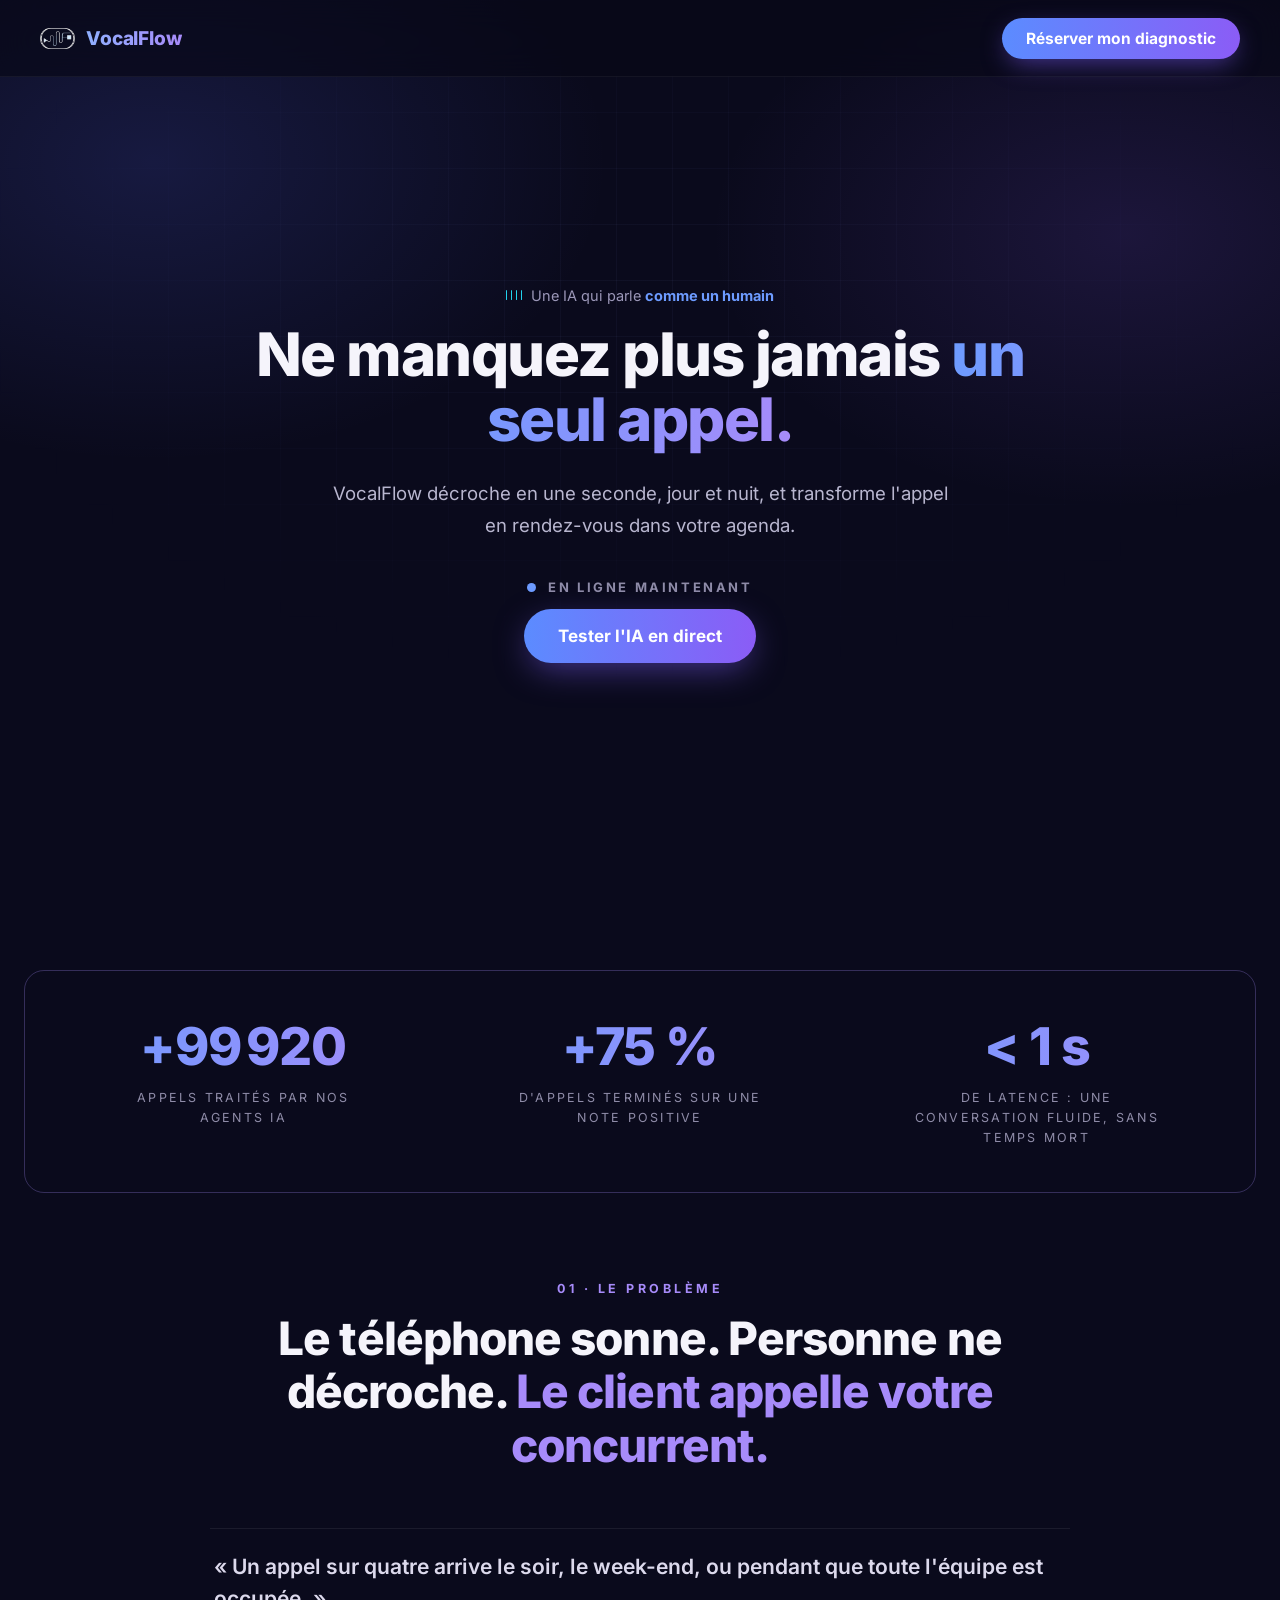
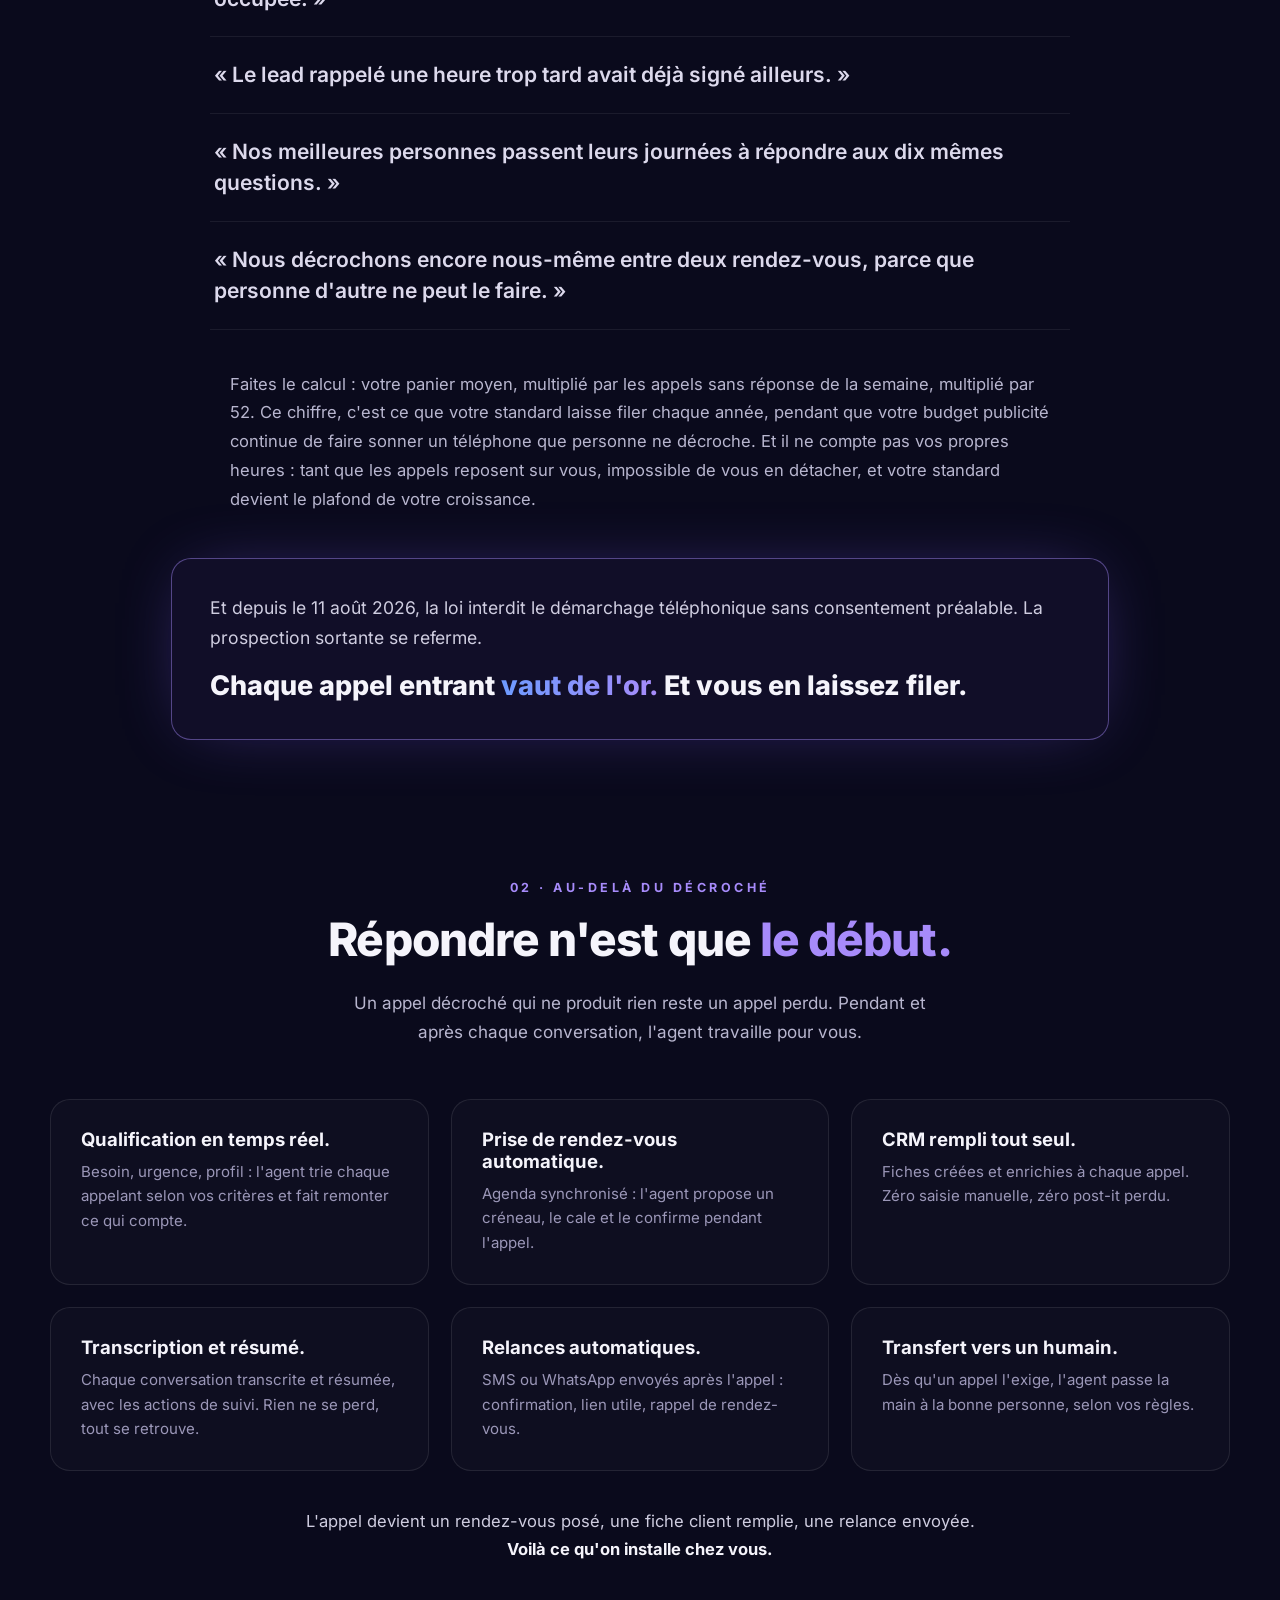
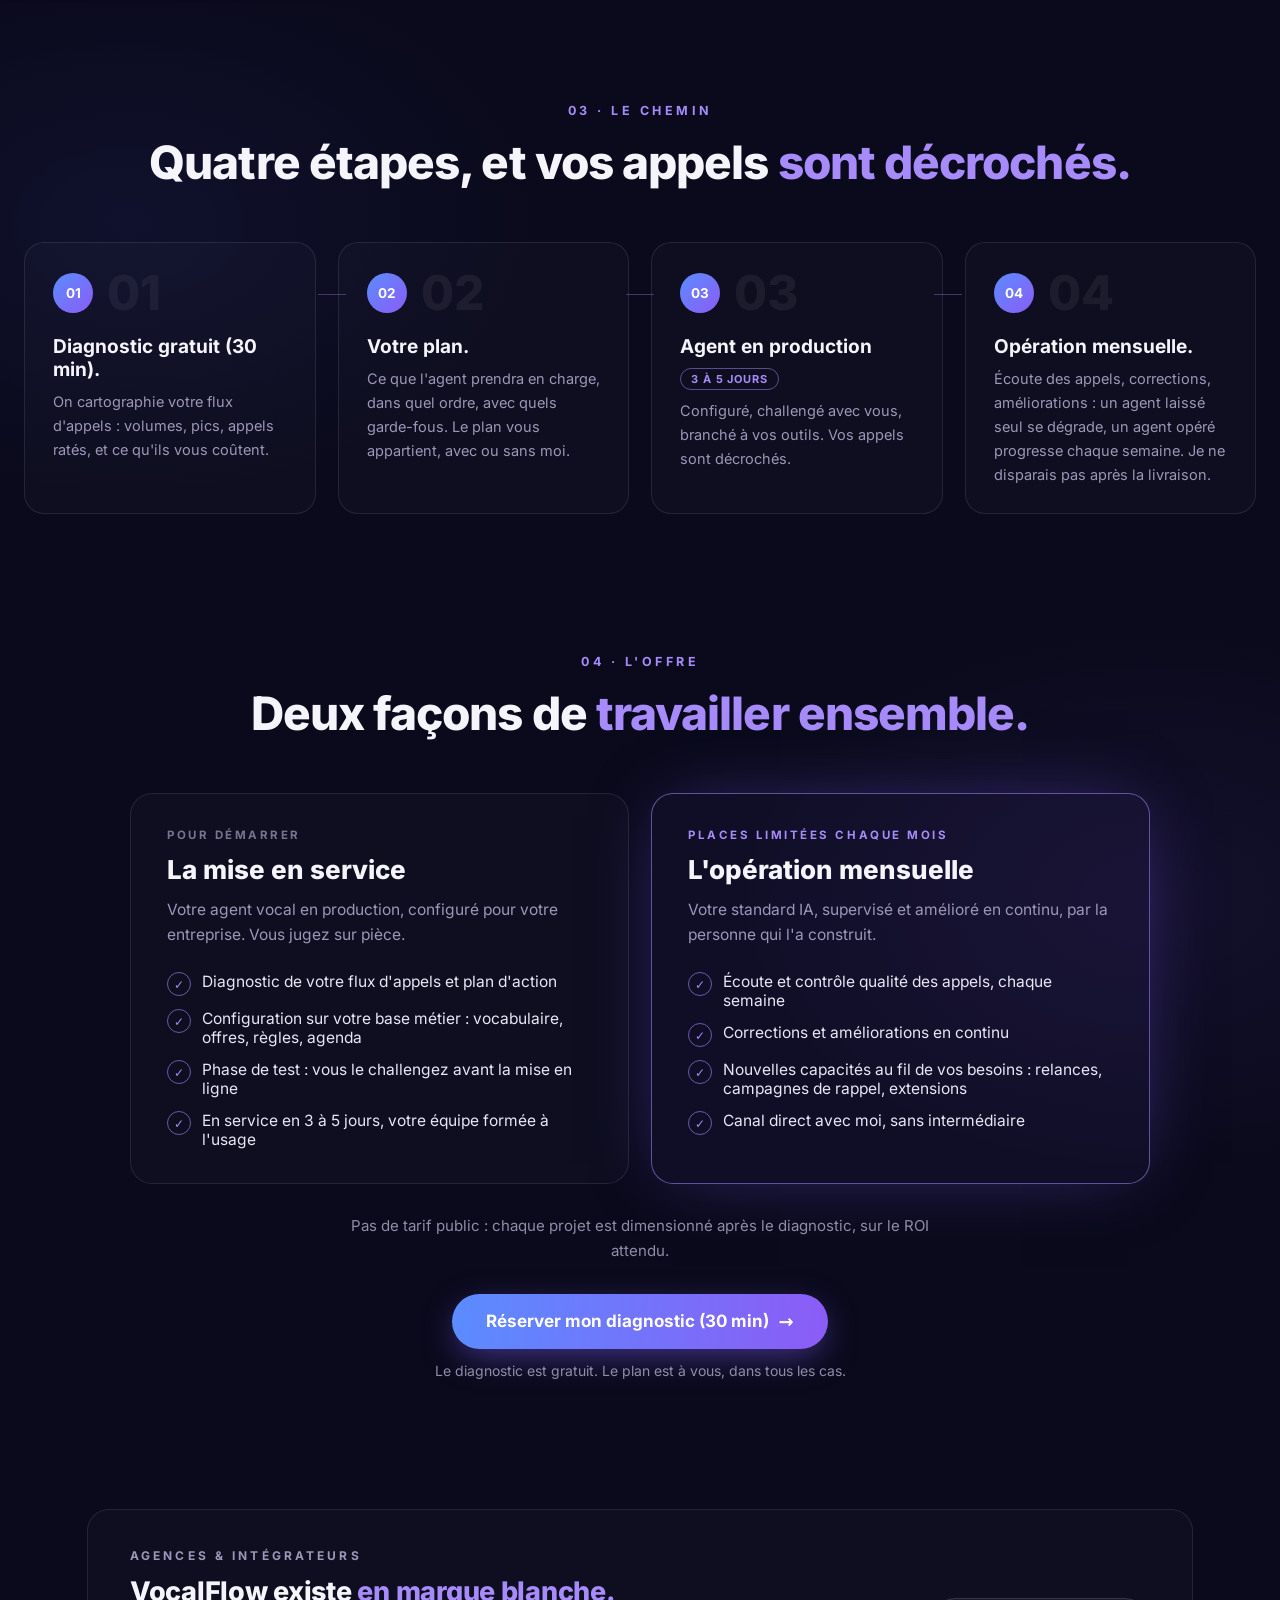
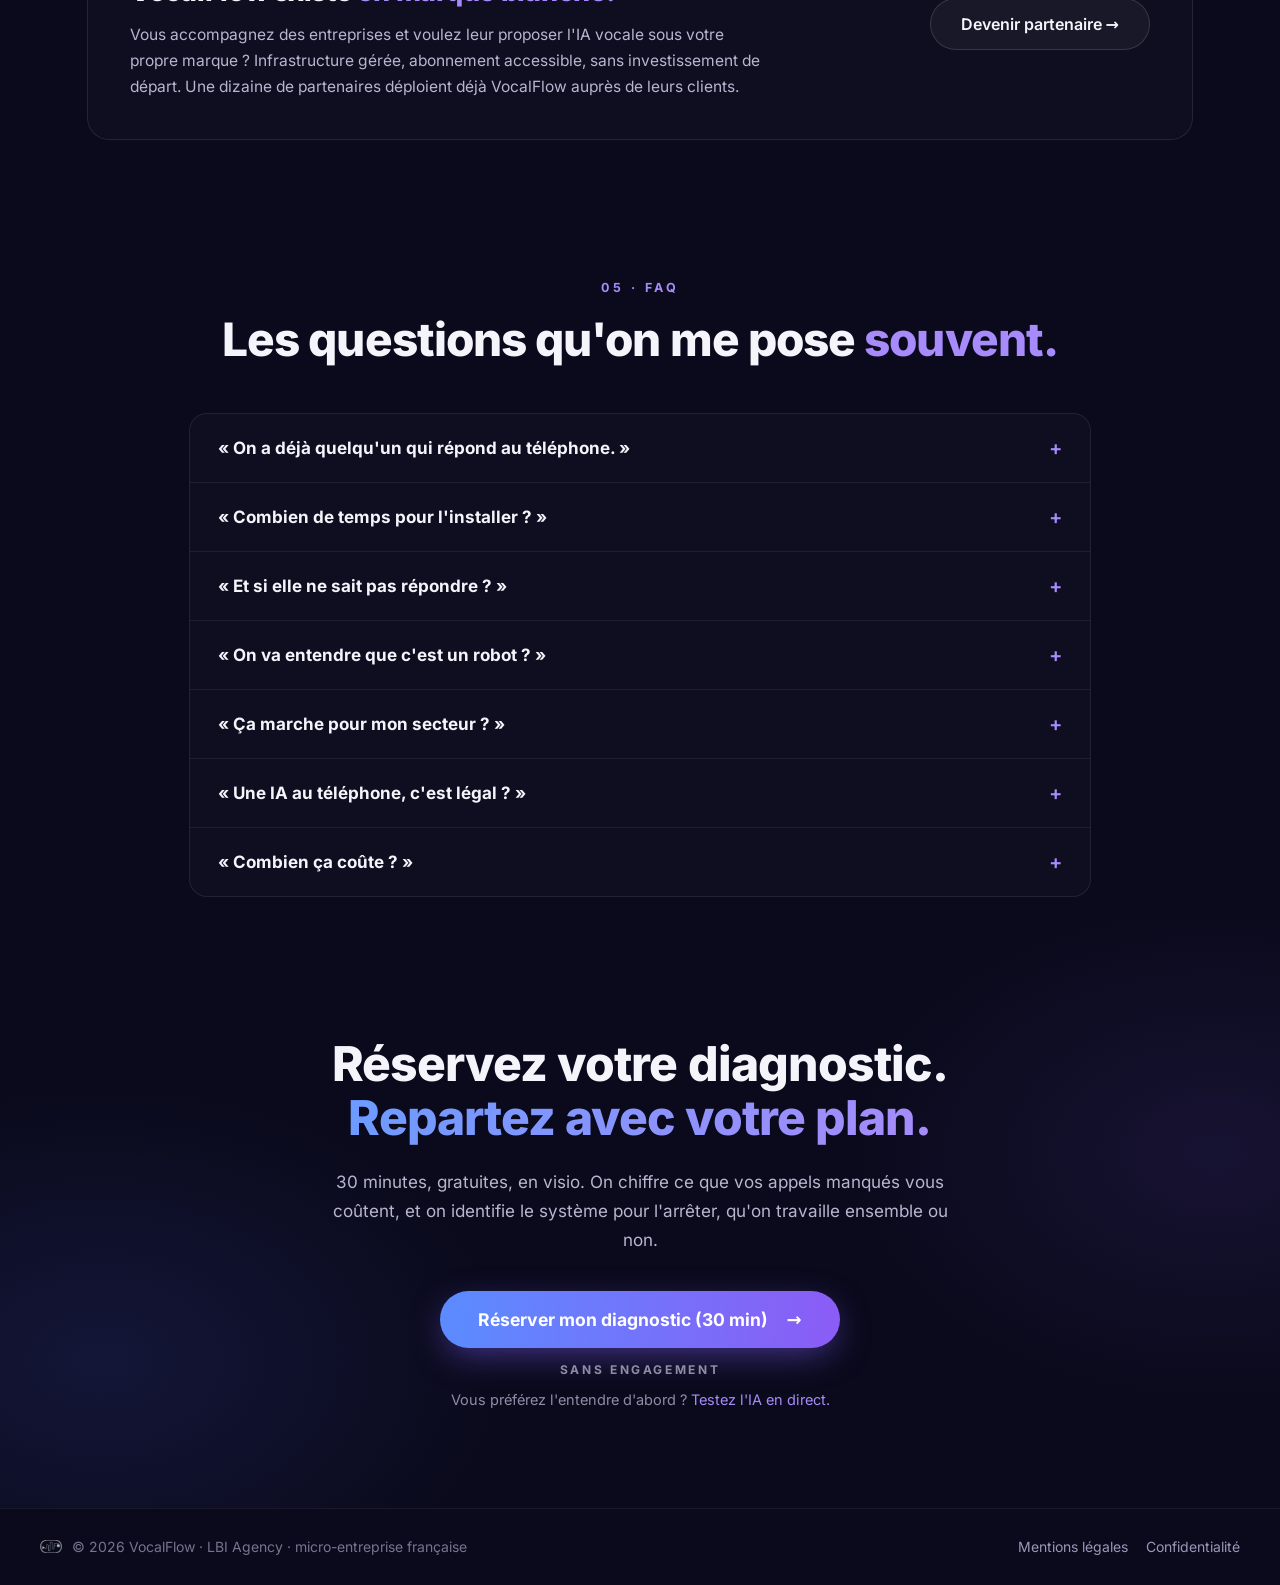
==== commit da555fd5: "Section « Qui je suis » retirée, FAQ renumérotée 05 et retitrée « souvent » - index.html : section 0" ====
--- a/index.html
+++ b/index.html
@@ -228,33 +228,10 @@
         </div>
       </section>
 
-      <!-- S10 Qui je suis -->
-      <section class="about" aria-labelledby="about-title">
-        <div class="about__inner">
-          <div class="about__photo">
-            <picture>
-              <source type="image/webp" srcset="/assets/portrait-720.webp 720w, /assets/portrait.webp 650w, /assets/portrait-410.webp 410w" sizes="(max-width: 900px) min(420px, calc(100vw - 48px)), (max-width: 1127px) calc(40vw - 45px), 407px">
-              <img src="/assets/portrait.jpg" srcset="/assets/portrait-720.jpg 720w, /assets/portrait.jpg 650w, /assets/portrait-410.jpg 410w" sizes="(max-width: 900px) min(420px, calc(100vw - 48px)), (max-width: 1127px) calc(40vw - 45px), 407px" alt="Yassir Larabi, fondateur de VocalFlow" width="650" height="812" loading="lazy" decoding="async">
-            </picture>
-          </div>
-          <div class="about__body">
-            <p class="eyebrow eyebrow--left">05 · Qui je suis</p>
-            <h2 id="about-title" class="about__name">Yassir Larabi</h2>
-            <p class="about__role">Fondateur de VocalFlow · AI Manager chez Smart Funnel</p>
-            <ul class="checklist checklist--about" role="list">
-              <li><span class="check" aria-hidden="true">✓</span><span>Fondateur de VocalFlow : plus de 100 000 appels traités par mes agents.</span></li>
-              <li><span class="check" aria-hidden="true">✓</span><span>AI Manager chez Smart Funnel : opérer des systèmes IA que de vraies équipes utilisent, c'est mon quotidien.</span></li>
-              <li><span class="check" aria-hidden="true">✓</span><span>Dans les agents IA et l'automatisation depuis 2023, via mon agence LBI.</span></li>
-            </ul>
-            <p class="about__text">Le téléphone est le canal que je connais le mieux : je l'écoute, je le règle et je l'améliore toutes les semaines. Cette page vous propose ce savoir-faire, sur votre ligne.</p>
-          </div>
-        </div>
-      </section>
-
       <!-- S11 FAQ -->
       <section id="faq" class="faq" aria-labelledby="faq-title">
-        <p class="eyebrow">06 · FAQ</p>
-        <h2 id="faq-title" class="h2">Les questions qu'on me pose <span class="accent">vraiment.</span></h2>
+        <p class="eyebrow">05 · FAQ</p>
+        <h2 id="faq-title" class="h2">Les questions qu'on me pose <span class="accent">souvent.</span></h2>
         <div class="faq__list">
           <div class="faq__item">
             <button type="button" class="faq__q" aria-expanded="false" aria-controls="faq-a-1"><span>« On a déjà quelqu'un qui répond au téléphone. »</span><span class="faq__icon" aria-hidden="true">+</span></button>
--- a/styles.css
+++ b/styles.css
@@ -361,17 +361,6 @@
 .partner__kicker { font-size: 12px; letter-spacing: .26em; font-weight: 700; color: var(--muted); text-transform: uppercase; }
 .partner__title { margin-top: 12px; font-size: clamp(22px, 3vw, 27px); font-weight: 800; letter-spacing: -.01em; color: var(--ink); }
 .partner__text { margin-top: 14px; font-size: 15.5px; line-height: 1.7; color: var(--body); }
-
-/* ---------- S10 Qui je suis ---------- */
-.about { position: relative; padding: 100px 24px 40px; background-image: radial-gradient(640px 420px at 12% 60%, rgba(91, 108, 255, .08), transparent 65%); }
-.about__inner { max-width: 1080px; margin: 0 auto; display: grid; grid-template-columns: .8fr 1.2fr; gap: 64px; align-items: center; }
-.about__photo { width: 100%; aspect-ratio: 4 / 4.6; border-radius: 22px; overflow: hidden; border: 1px solid rgba(255, 255, 255, .1); background: var(--bg-3); }
-.about__photo img { width: 100%; height: 100%; object-fit: cover; }
-.about__name { margin-top: 16px; font-size: clamp(32px, 4.5vw, 42px); font-weight: 800; letter-spacing: -.02em; color: var(--ink); }
-.about__role { margin-top: 10px; font-size: 13px; letter-spacing: .2em; font-weight: 700; color: var(--muted); text-transform: uppercase; }
-.checklist--about { margin-top: 28px; gap: 14px; }
-.checklist--about li { gap: 12px; font-size: 16px; line-height: 1.6; }
-.about__text { margin-top: 26px; font-size: 16px; line-height: 1.7; color: var(--body); }
 
 /* ---------- S11 FAQ ---------- */
 .faq { padding: 100px 24px 20px; }
@@ -463,8 +452,6 @@
   .nav { padding: 0 20px; height: 64px; }
   .footer__inner { padding: 22px 20px; }
   .plans { grid-template-columns: 1fr; }
-  .about__inner { grid-template-columns: 1fr; gap: 36px; }
-  .about__photo { max-width: 420px; margin: 0 auto; }
   .simple { padding-top: 112px; }
 }
 
@@ -477,7 +464,7 @@
   .stats { padding: 56px 20px 32px; }
   .stats__box { grid-template-columns: 1fr; gap: 32px; padding: 34px 22px; }
   .cards, .steps { grid-template-columns: 1fr; }
-  .infra, .path, .offer, .about, .faq { padding-top: 72px; }
+  .infra, .path, .offer, .faq { padding-top: 72px; }
   .partner { padding-top: 64px; }
   .final { padding: 88px 24px 72px; }
   .quotes { margin-top: 40px; }
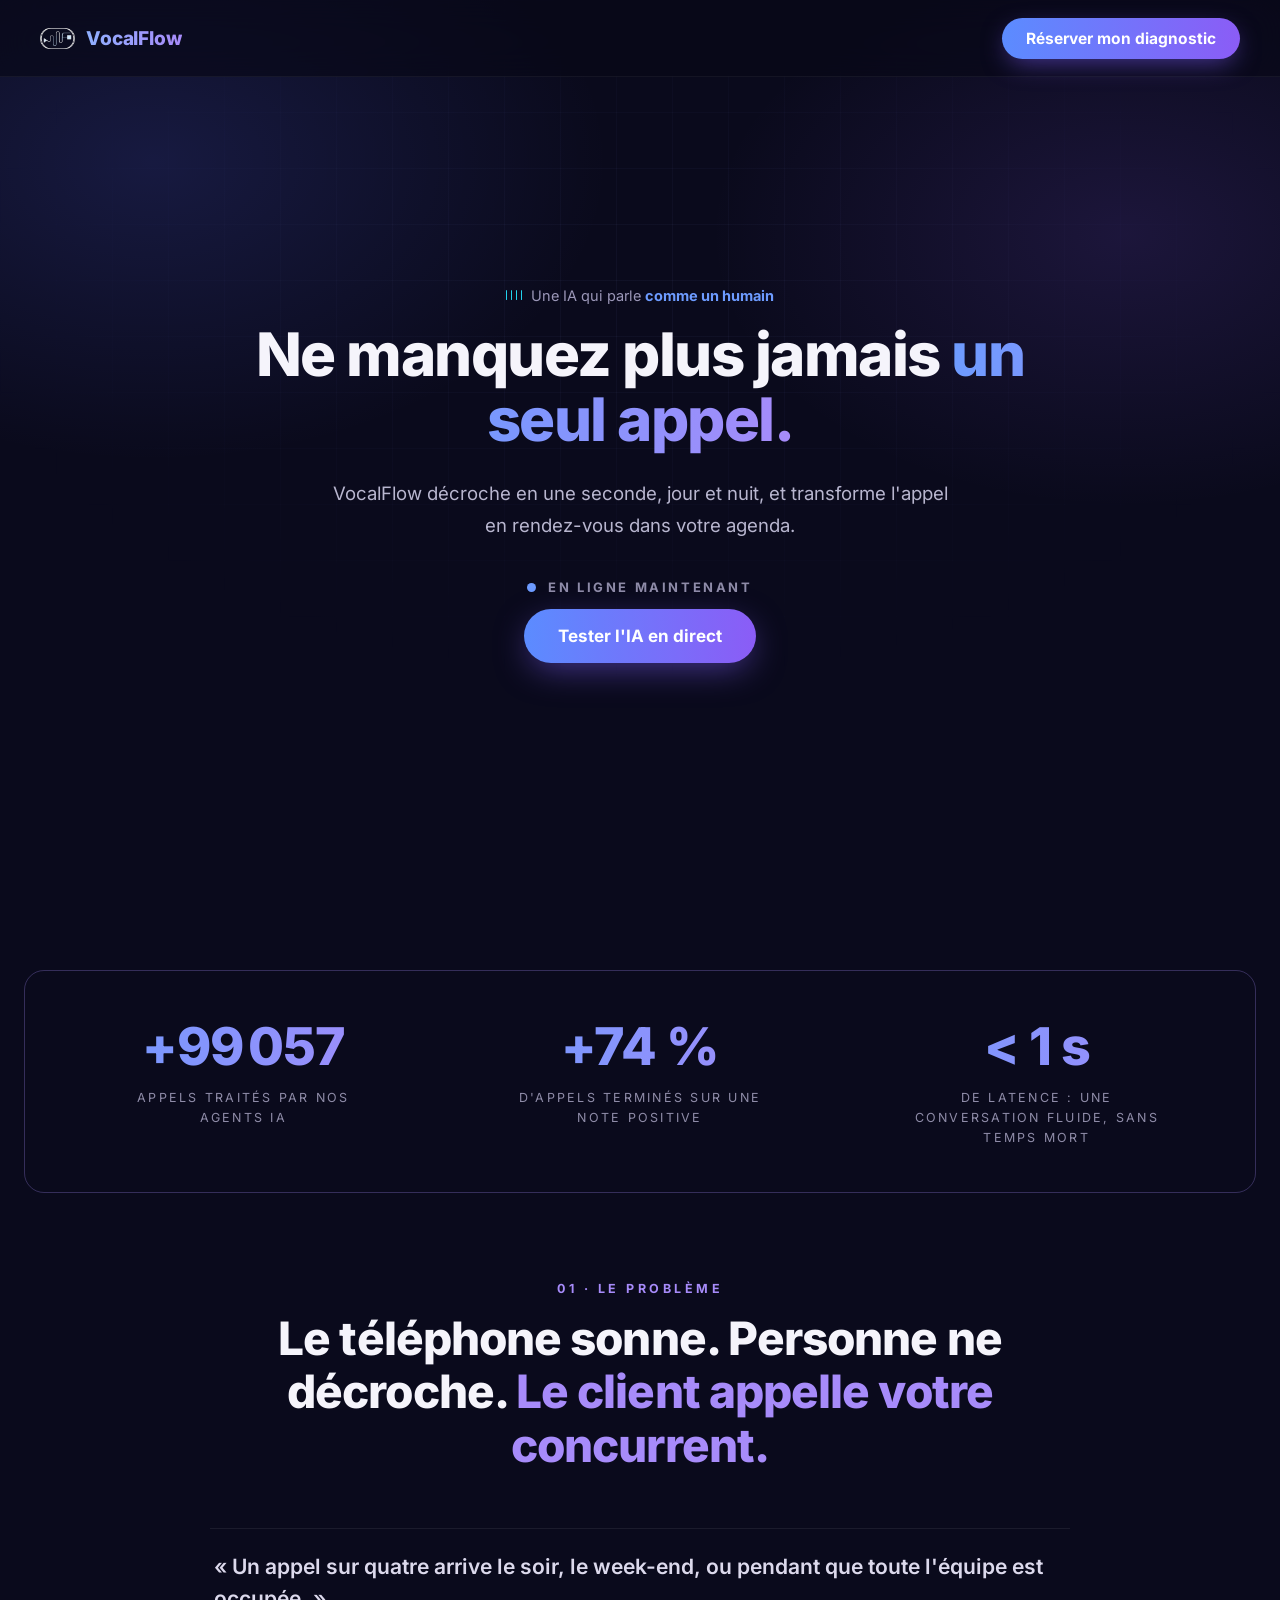
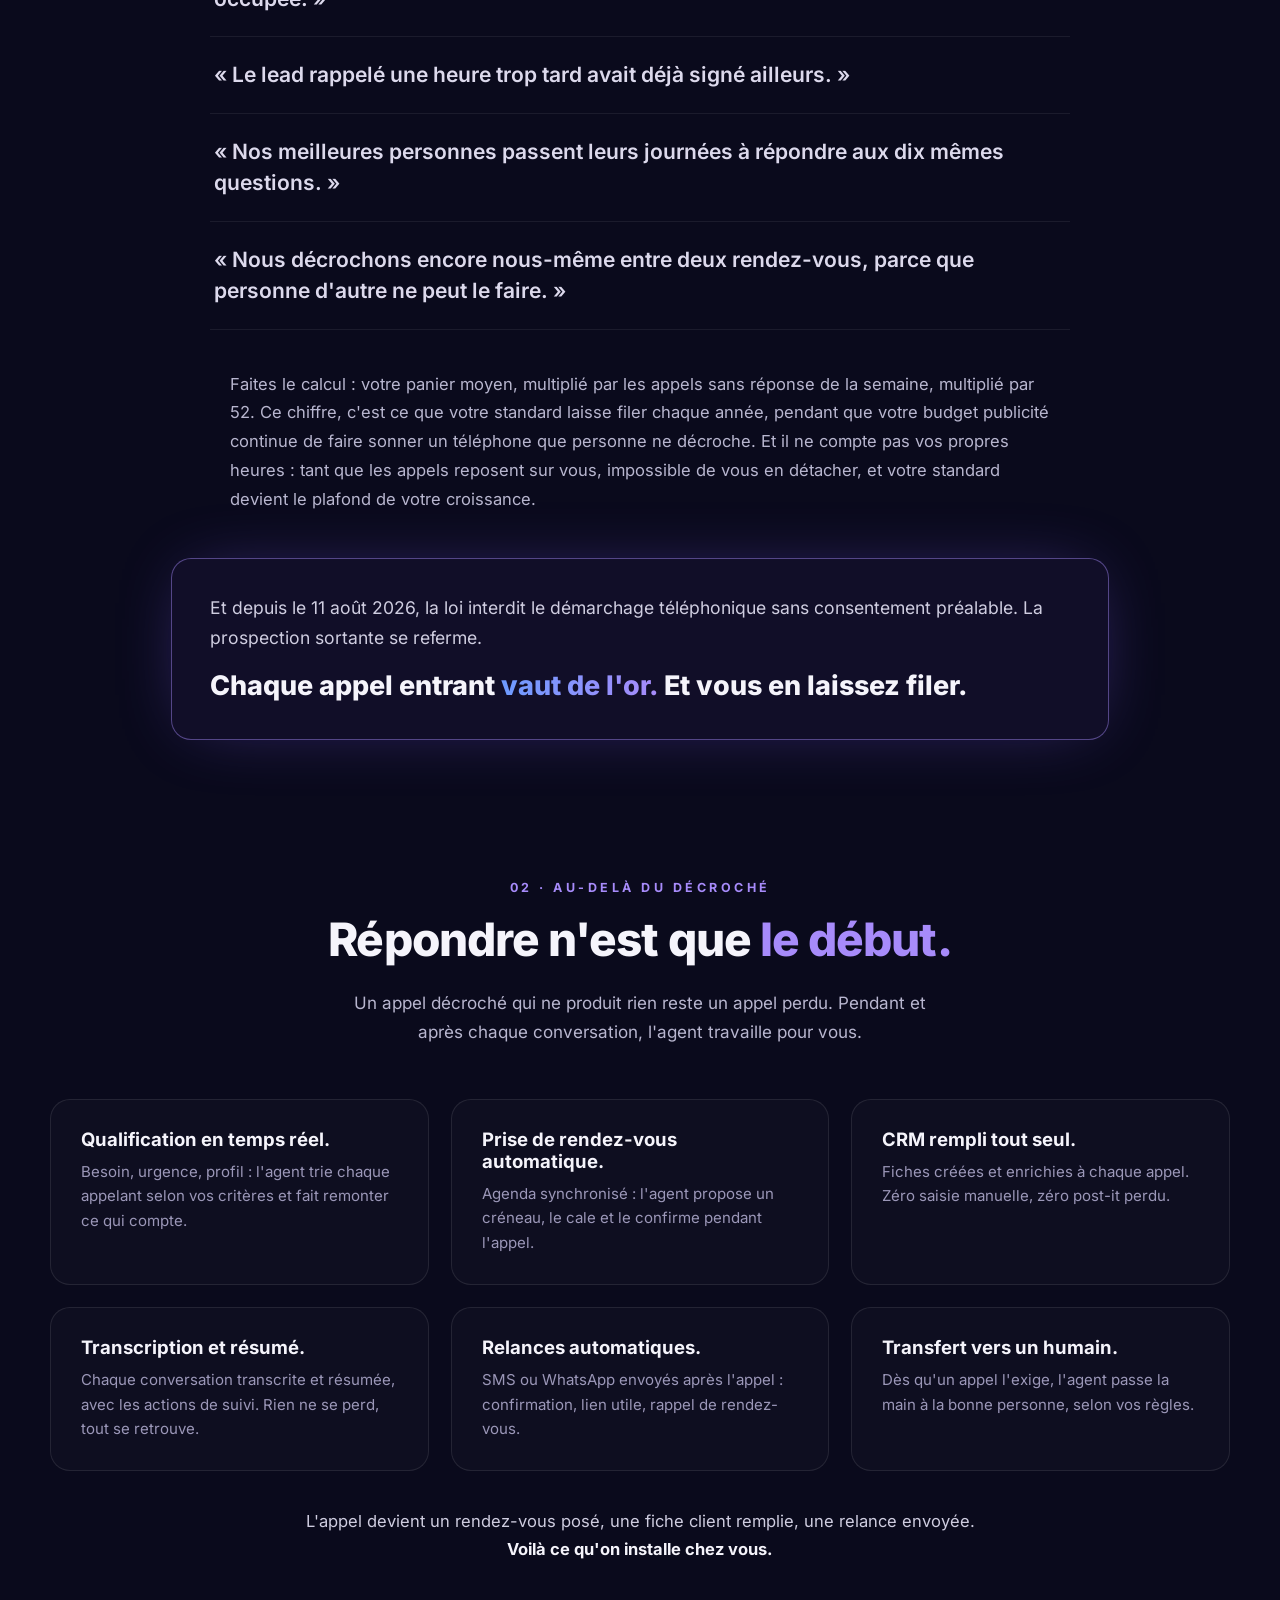
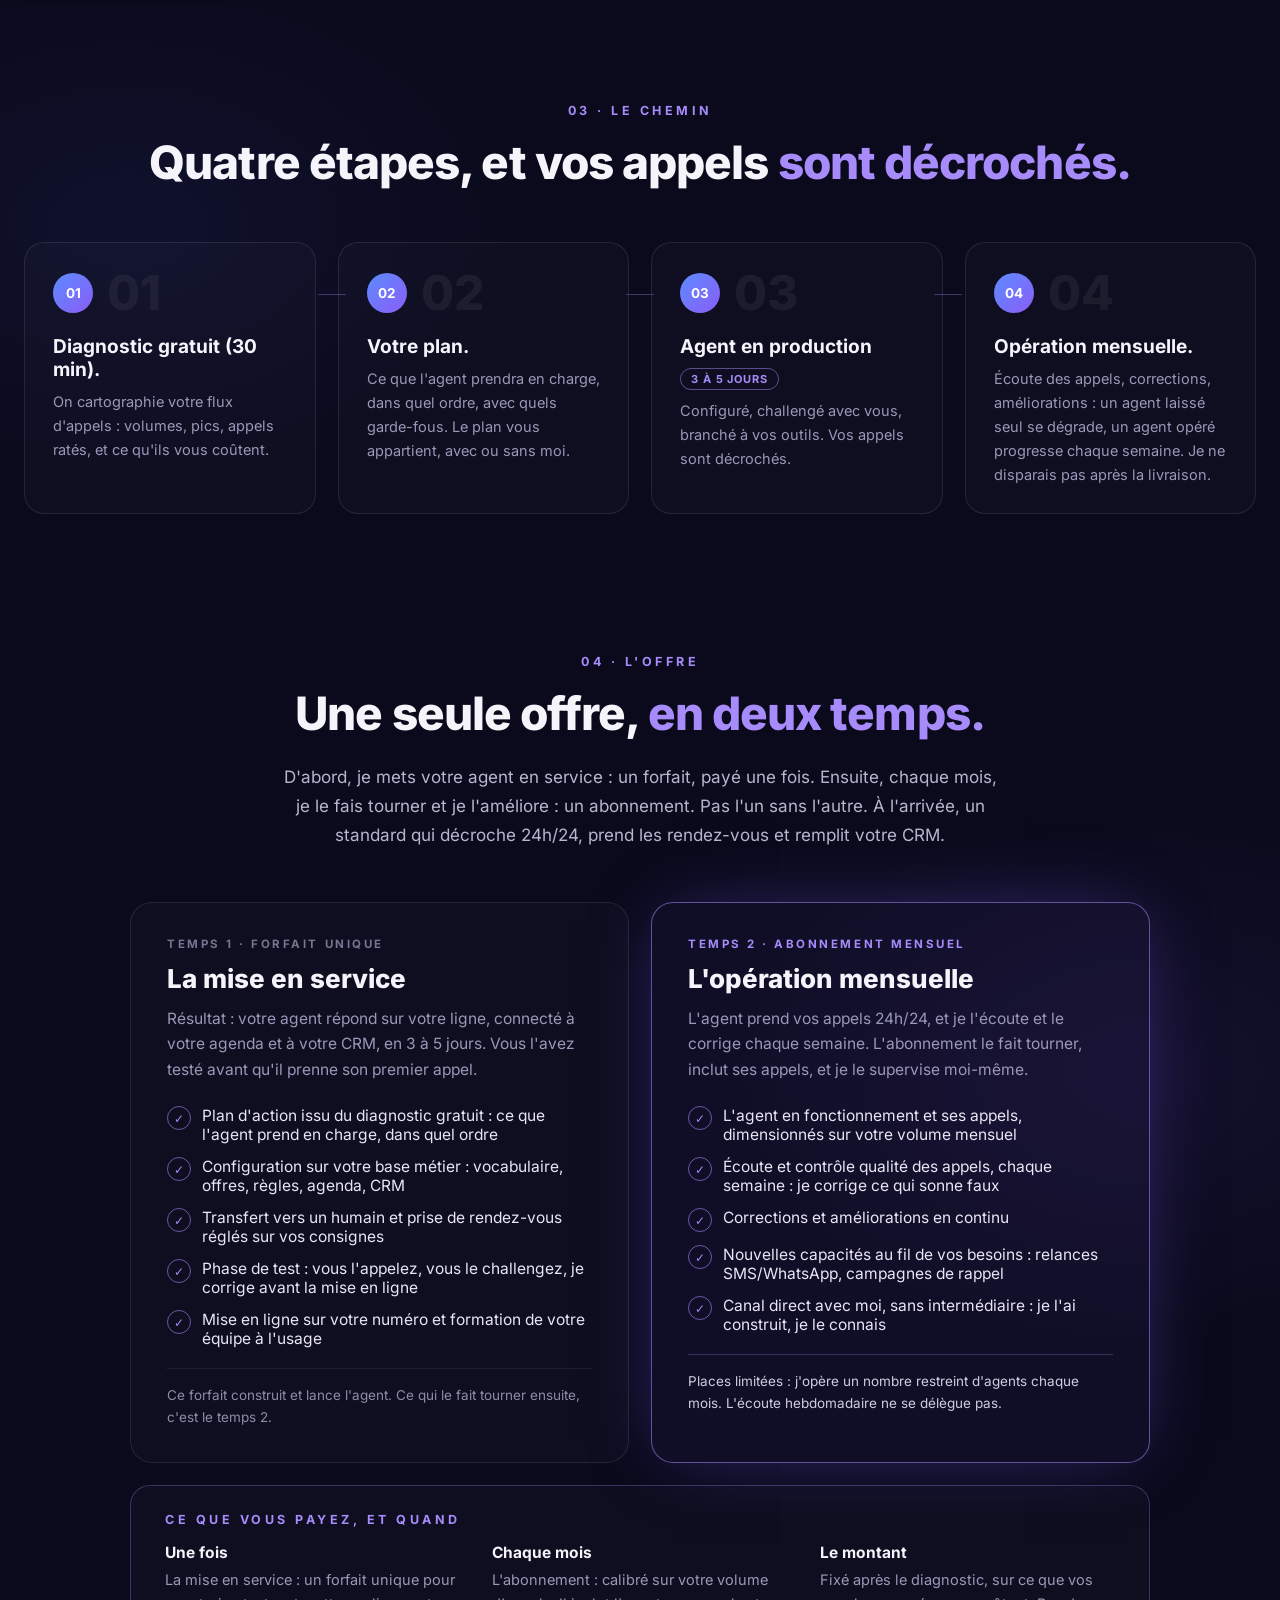
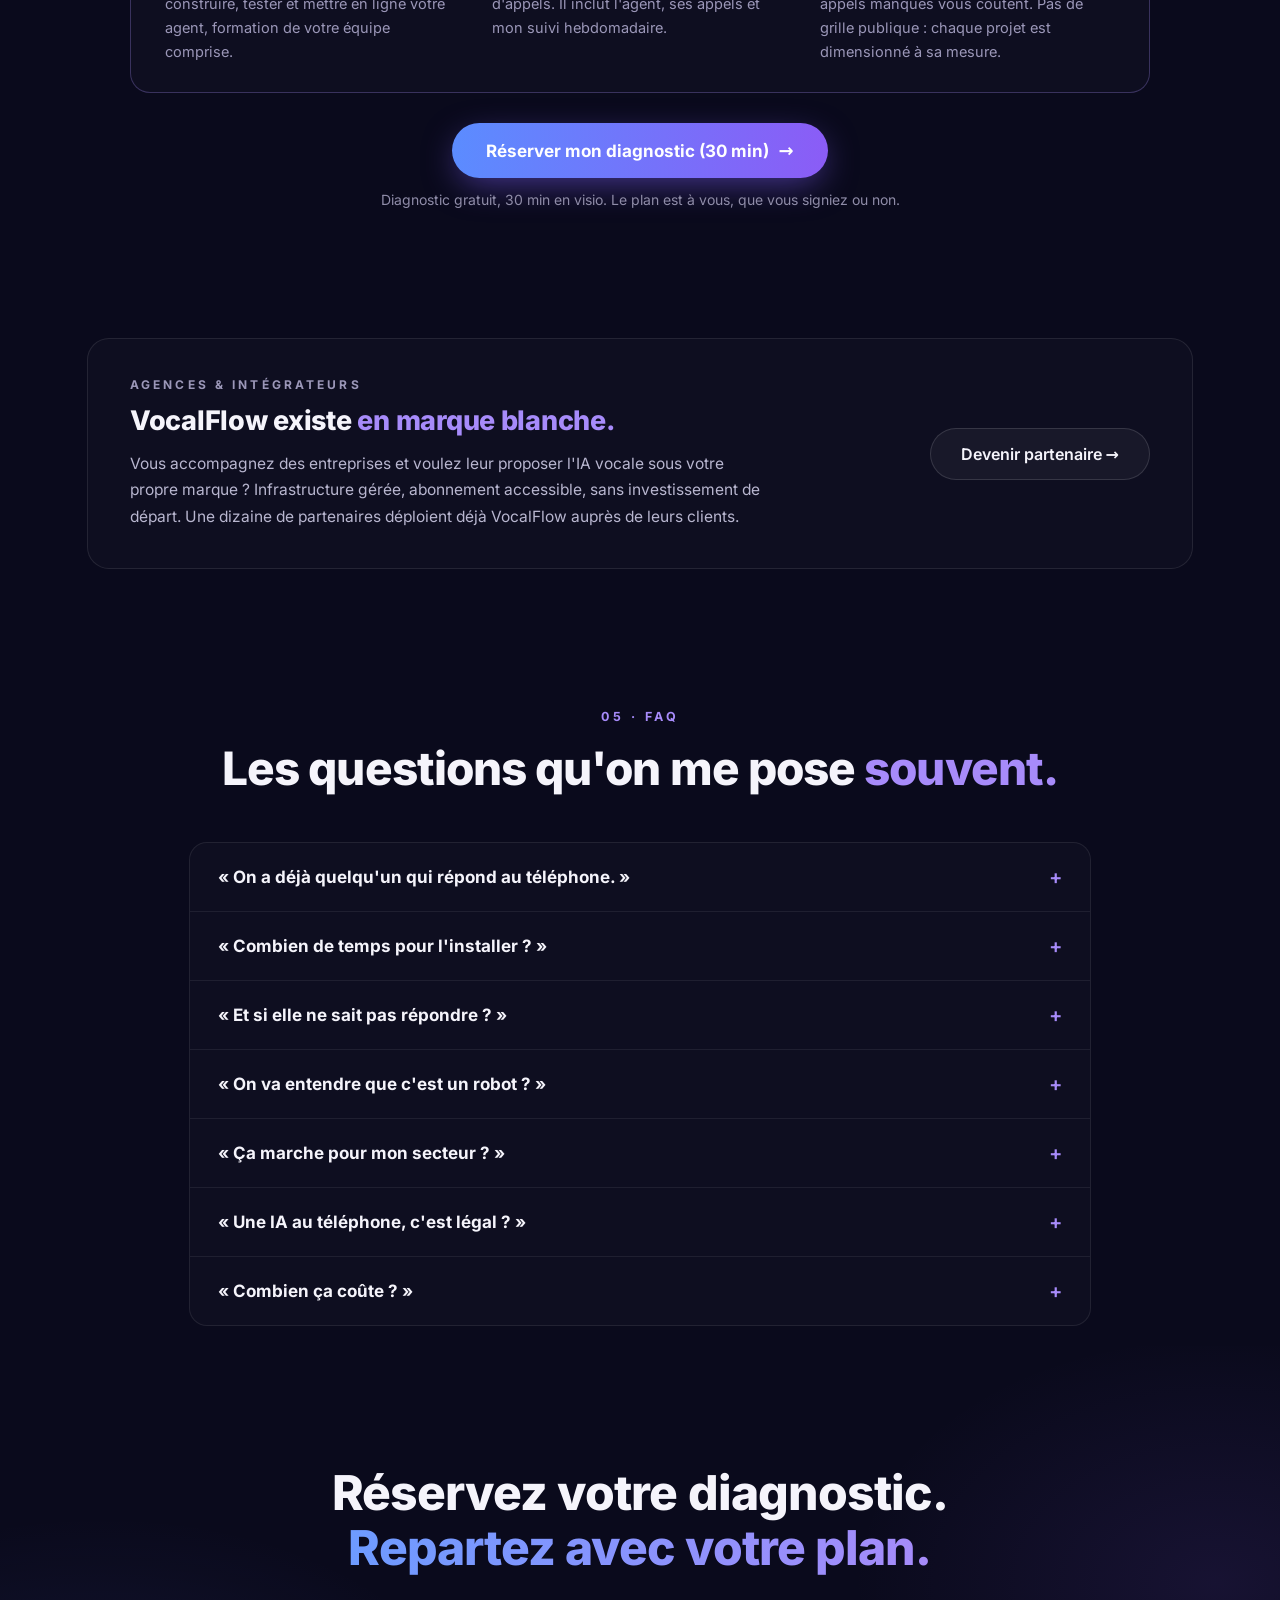
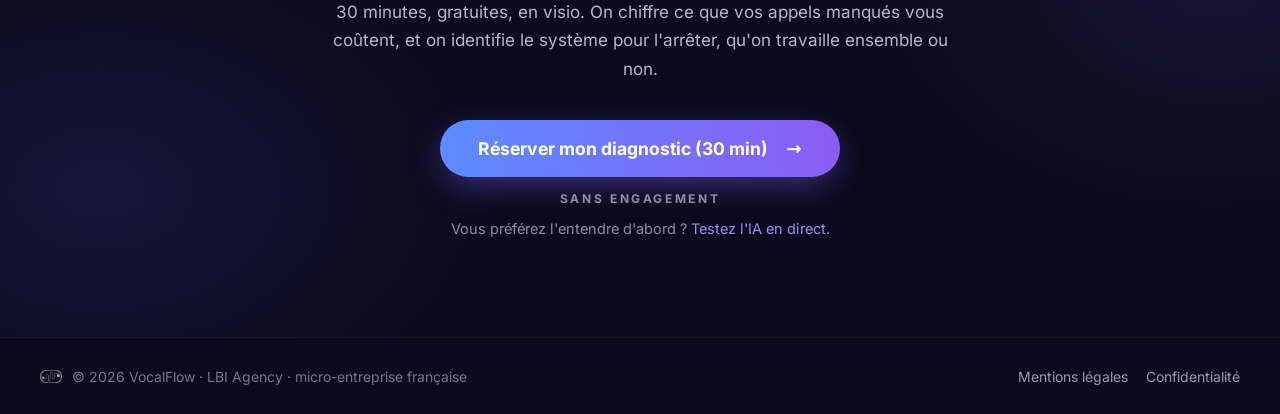
==== commit 6ffa36a9: "Offre réécrite : une seule offre en deux temps, structure de prix explicite - Titre « Une seule offr" ====
--- a/index.html
+++ b/index.html
@@ -181,38 +181,50 @@
         </ol>
       </section>
 
-      <!-- S8 L'offre -->
+      <!-- S8 L'offre (réécrite le 07/09/2026 : une offre en deux temps, structure de prix explicite) -->
       <section id="offre" class="offer" aria-labelledby="offer-title">
         <p class="eyebrow">04 · L'offre</p>
-        <h2 id="offer-title" class="h2">Deux façons de <span class="accent">travailler ensemble.</span></h2>
+        <h2 id="offer-title" class="h2">Une seule offre, <span class="accent">en deux temps.</span></h2>
+        <p class="lead lead--offer">D'abord, je mets votre agent en service : un forfait, payé une fois. Ensuite, chaque mois, je le fais tourner et je l'améliore : un abonnement. Pas l'un sans l'autre. À l'arrivée, un standard qui décroche 24h/24, prend les rendez-vous et remplit votre CRM.</p>
         <div class="plans">
           <div class="plan">
-            <div class="plan__kicker">Pour démarrer</div>
+            <div class="plan__kicker">Temps 1 · Forfait unique</div>
             <h3 class="plan__name">La mise en service</h3>
-            <p class="plan__desc">Votre agent vocal en production, configuré pour votre entreprise. Vous jugez sur pièce.</p>
+            <p class="plan__desc">Résultat : votre agent répond sur votre ligne, connecté à votre agenda et à votre CRM, en 3 à 5 jours. Vous l'avez testé avant qu'il prenne son premier appel.</p>
             <ul class="checklist" role="list">
-              <li><span class="check" aria-hidden="true">✓</span><span>Diagnostic de votre flux d'appels et plan d'action</span></li>
-              <li><span class="check" aria-hidden="true">✓</span><span>Configuration sur votre base métier : vocabulaire, offres, règles, agenda</span></li>
-              <li><span class="check" aria-hidden="true">✓</span><span>Phase de test : vous le challengez avant la mise en ligne</span></li>
-              <li><span class="check" aria-hidden="true">✓</span><span>En service en 3 à 5 jours, votre équipe formée à l'usage</span></li>
+              <li><span class="check" aria-hidden="true">✓</span><span>Plan d'action issu du diagnostic gratuit : ce que l'agent prend en charge, dans quel ordre</span></li>
+              <li><span class="check" aria-hidden="true">✓</span><span>Configuration sur votre base métier : vocabulaire, offres, règles, agenda, CRM</span></li>
+              <li><span class="check" aria-hidden="true">✓</span><span>Transfert vers un humain et prise de rendez-vous réglés sur vos consignes</span></li>
+              <li><span class="check" aria-hidden="true">✓</span><span>Phase de test : vous l'appelez, vous le challengez, je corrige avant la mise en ligne</span></li>
+              <li><span class="check" aria-hidden="true">✓</span><span>Mise en ligne sur votre numéro et formation de votre équipe à l'usage</span></li>
             </ul>
+            <p class="plan__note">Ce forfait construit et lance l'agent. Ce qui le fait tourner ensuite, c'est le temps 2.</p>
           </div>
           <div class="plan plan--featured">
-            <div class="plan__kicker">Places limitées chaque mois</div>
+            <div class="plan__kicker">Temps 2 · Abonnement mensuel</div>
             <h3 class="plan__name">L'opération mensuelle</h3>
-            <p class="plan__desc">Votre standard IA, supervisé et amélioré en continu, par la personne qui l'a construit.</p>
+            <p class="plan__desc">L'agent prend vos appels 24h/24, et je l'écoute et le corrige chaque semaine. L'abonnement le fait tourner, inclut ses appels, et je le supervise moi-même.</p>
             <ul class="checklist" role="list">
-              <li><span class="check" aria-hidden="true">✓</span><span>Écoute et contrôle qualité des appels, chaque semaine</span></li>
+              <li><span class="check" aria-hidden="true">✓</span><span>L'agent en fonctionnement et ses appels, dimensionnés sur votre volume mensuel</span></li>
+              <li><span class="check" aria-hidden="true">✓</span><span>Écoute et contrôle qualité des appels, chaque semaine : je corrige ce qui sonne faux</span></li>
               <li><span class="check" aria-hidden="true">✓</span><span>Corrections et améliorations en continu</span></li>
-              <li><span class="check" aria-hidden="true">✓</span><span>Nouvelles capacités au fil de vos besoins : relances, campagnes de rappel, extensions</span></li>
-              <li><span class="check" aria-hidden="true">✓</span><span>Canal direct avec moi, sans intermédiaire</span></li>
+              <li><span class="check" aria-hidden="true">✓</span><span>Nouvelles capacités au fil de vos besoins : relances SMS/WhatsApp, campagnes de rappel</span></li>
+              <li><span class="check" aria-hidden="true">✓</span><span>Canal direct avec moi, sans intermédiaire : je l'ai construit, je le connais</span></li>
             </ul>
-          </div>
-        </div>
-        <p class="offer__note">Pas de tarif public : chaque projet est dimensionné après le diagnostic, sur le ROI attendu.</p>
+            <p class="plan__note">Places limitées : j'opère un nombre restreint d'agents chaque mois. L'écoute hebdomadaire ne se délègue pas.</p>
+          </div>
+        </div>
+        <div class="offer__pricing">
+          <p class="offer__pricing-title">Ce que vous payez, et quand</p>
+          <dl class="offer__pricing-grid">
+            <div><dt>Une fois</dt><dd>La mise en service : un forfait unique pour construire, tester et mettre en ligne votre agent, formation de votre équipe comprise.</dd></div>
+            <div><dt>Chaque mois</dt><dd>L'abonnement : calibré sur votre volume d'appels. Il inclut l'agent, ses appels et mon suivi hebdomadaire.</dd></div>
+            <div><dt>Le montant</dt><dd>Fixé après le diagnostic, sur ce que vos appels manqués vous coûtent. Pas de grille publique : chaque projet est dimensionné à sa mesure.</dd></div>
+          </dl>
+        </div>
         <div class="cta-block">
           <a href="#diagnostic" class="btn btn--primary">Réserver mon diagnostic (30&nbsp;min) <span class="arrow" aria-hidden="true">→</span></a>
-          <div class="cta-block__note">Le diagnostic est gratuit. Le plan est à vous, dans tous les cas.</div>
+          <div class="cta-block__note">Diagnostic gratuit, 30 min en visio. Le plan est à vous, que vous signiez ou non.</div>
         </div>
       </section>
 
--- a/styles.css
+++ b/styles.css
@@ -165,7 +165,7 @@
 
 .cta-row { display: flex; justify-content: center; align-items: center; gap: 16px; flex-wrap: wrap; }
 .cta-block { display: flex; flex-direction: column; align-items: center; gap: 13px; margin-top: 30px; }
-.cta-block__note { font-size: 14px; color: var(--muted-2); }
+.cta-block__note { font-size: 14px; color: var(--muted-2); text-align: center; }
 
 /* ---------- Animations ---------- */
 @keyframes pulseDot { 0%, 100% { opacity: 1; box-shadow: 0 0 0 0 rgba(109, 155, 255, .55); } 50% { opacity: .75; box-shadow: 0 0 0 6px rgba(109, 155, 255, 0); } }
@@ -348,7 +348,17 @@
 .plan__name { margin-top: 12px; font-size: 26px; font-weight: 800; color: var(--ink); }
 .plan__desc { margin-top: 12px; font-size: 15.5px; line-height: 1.65; color: var(--muted); }
 .plan .checklist { margin-top: 24px; }
-.offer__note { max-width: 620px; margin: 30px auto 0; text-align: center; font-size: 15px; line-height: 1.65; color: var(--muted-2); }
+.lead--offer { max-width: 720px; }
+.plan__note { margin-top: 20px; padding-top: 16px; border-top: 1px solid var(--line-soft); font-size: 13.5px; line-height: 1.6; color: var(--muted-2); }
+.plan--featured .plan__note { color: var(--soft); border-top-color: rgba(167, 139, 250, .25); }
+.offer__pricing {
+  max-width: 1020px; margin: 22px auto 0; padding: 26px 34px 28px;
+  background: var(--card); border: 1px solid rgba(167, 139, 250, .28); border-radius: 20px;
+}
+.offer__pricing-title { font-size: 12.5px; letter-spacing: .28em; font-weight: 700; color: var(--accent); text-transform: uppercase; }
+.offer__pricing-grid { margin: 16px 0 0; display: grid; grid-template-columns: repeat(3, 1fr); gap: 20px 32px; }
+.offer__pricing-grid dt { font-size: 15.5px; font-weight: 700; color: var(--ink); }
+.offer__pricing-grid dd { margin: 6px 0 0; font-size: 14.5px; line-height: 1.65; color: var(--muted); }
 
 /* ---------- S9 Marque blanche ---------- */
 .partner { padding: 90px 24px 40px; }
@@ -452,6 +462,7 @@
   .nav { padding: 0 20px; height: 64px; }
   .footer__inner { padding: 22px 20px; }
   .plans { grid-template-columns: 1fr; }
+  .offer__pricing-grid { grid-template-columns: 1fr; }
   .simple { padding-top: 112px; }
 }
 
@@ -470,6 +481,7 @@
   .quotes { margin-top: 40px; }
   .law { margin-top: 36px; padding: 26px 22px; }
   .plan { padding: 28px 24px; }
+  .offer__pricing { padding: 22px 22px 24px; }
   .partner__card { padding: 28px 24px; gap: 24px; }
   .faq__q { padding: 18px 20px; }
   .faq__q > span:first-child { font-size: 16px; }
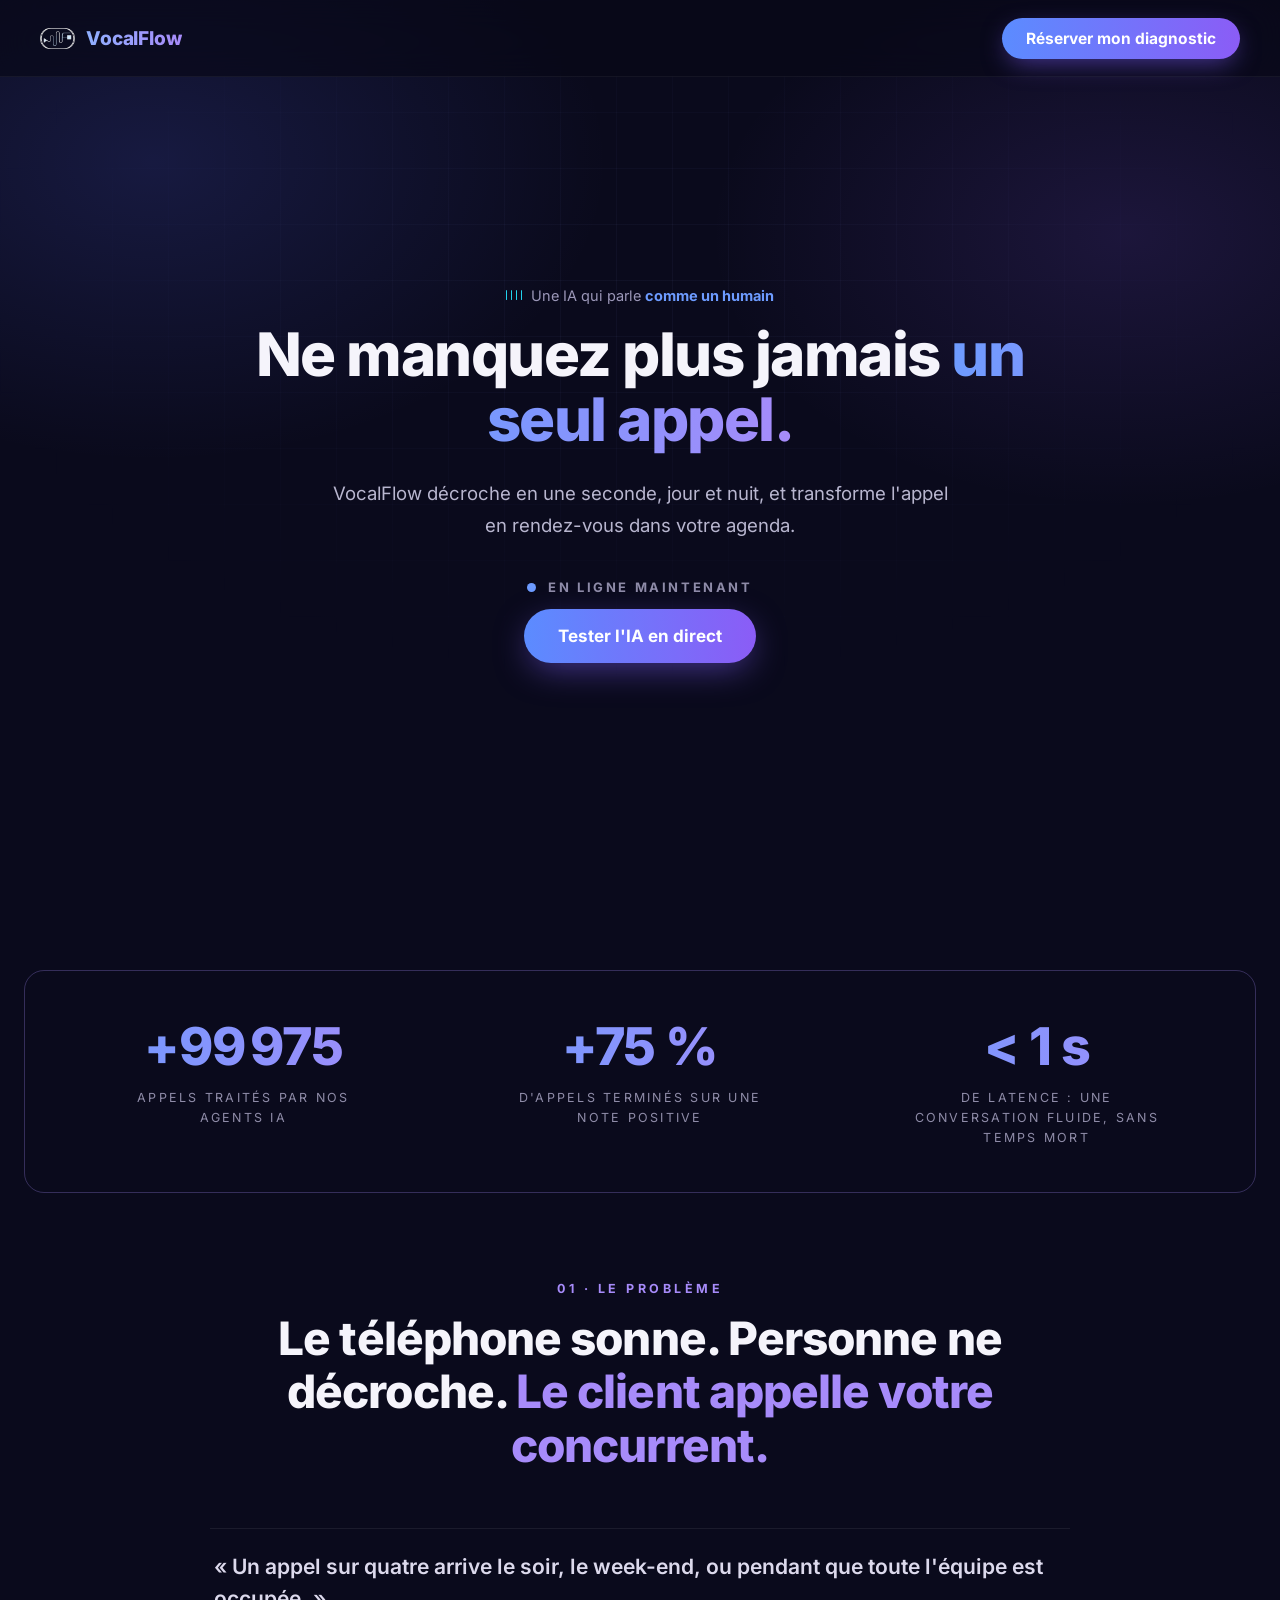
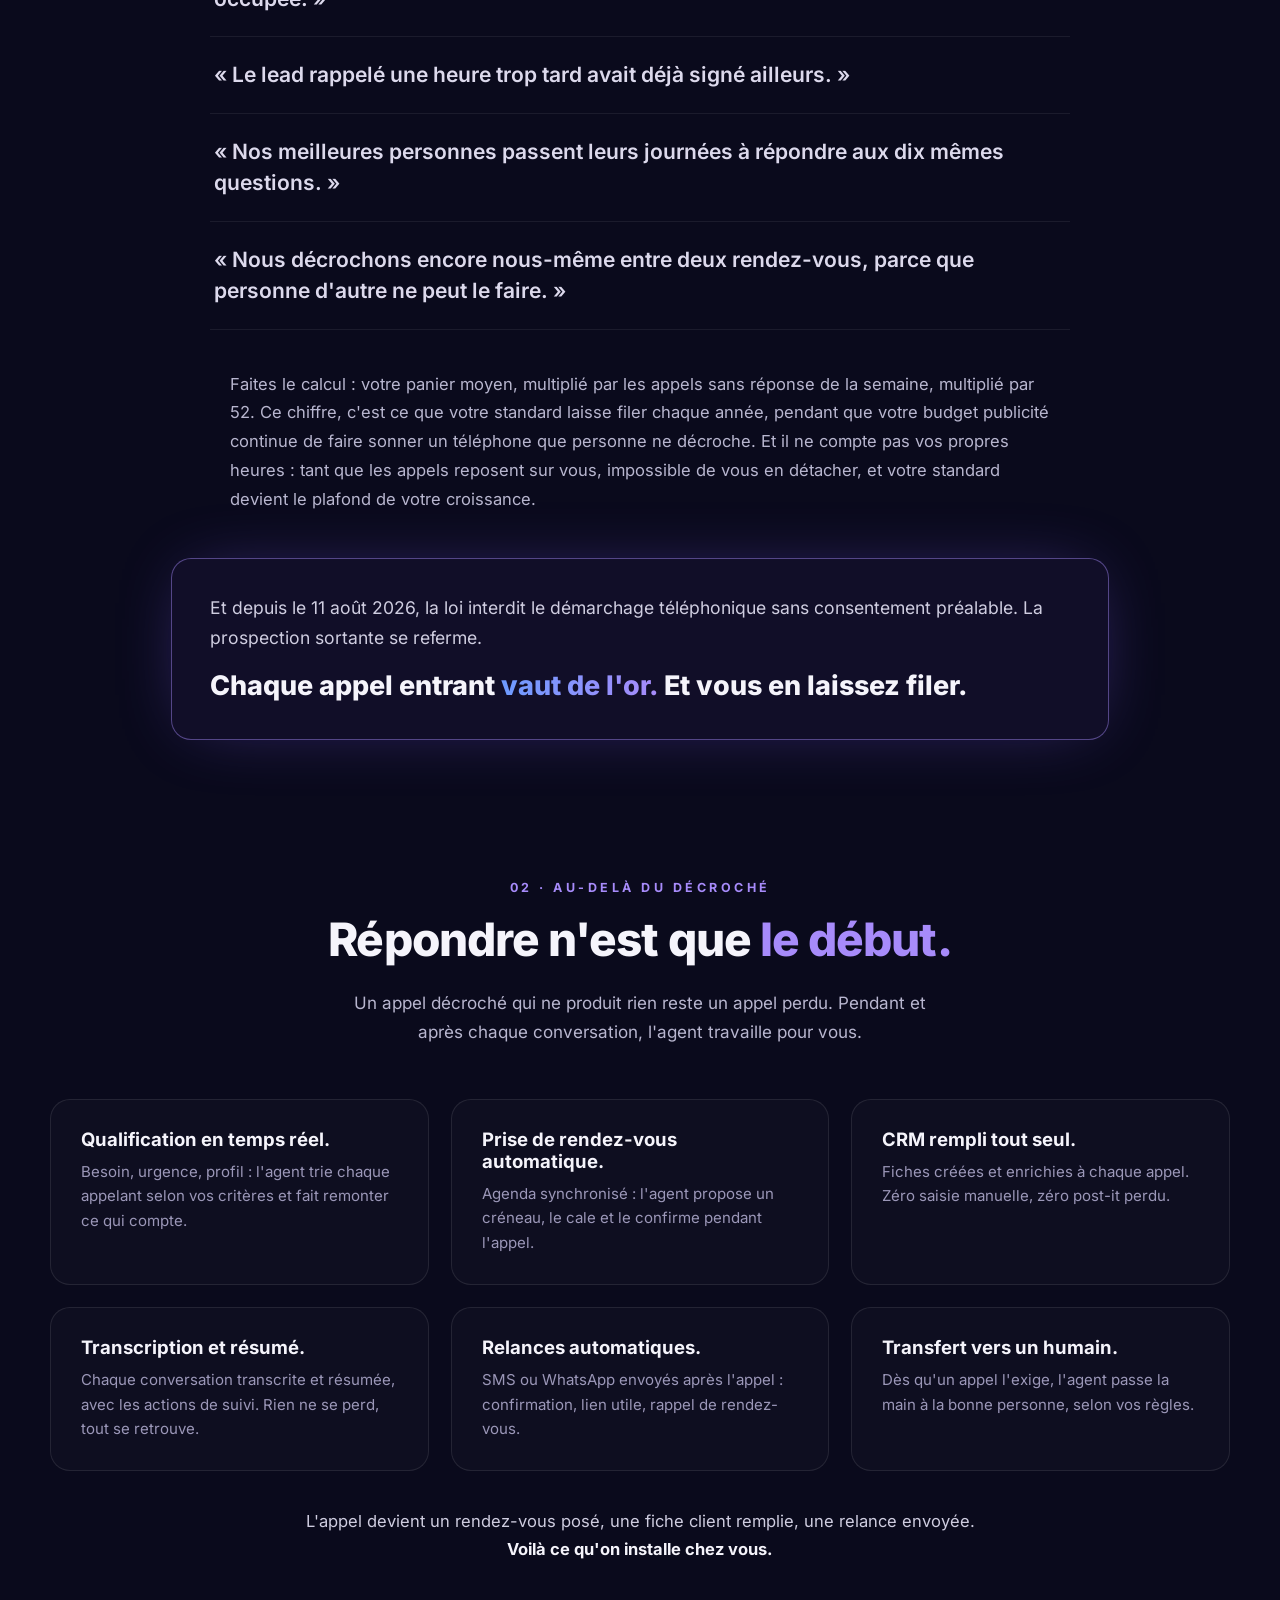
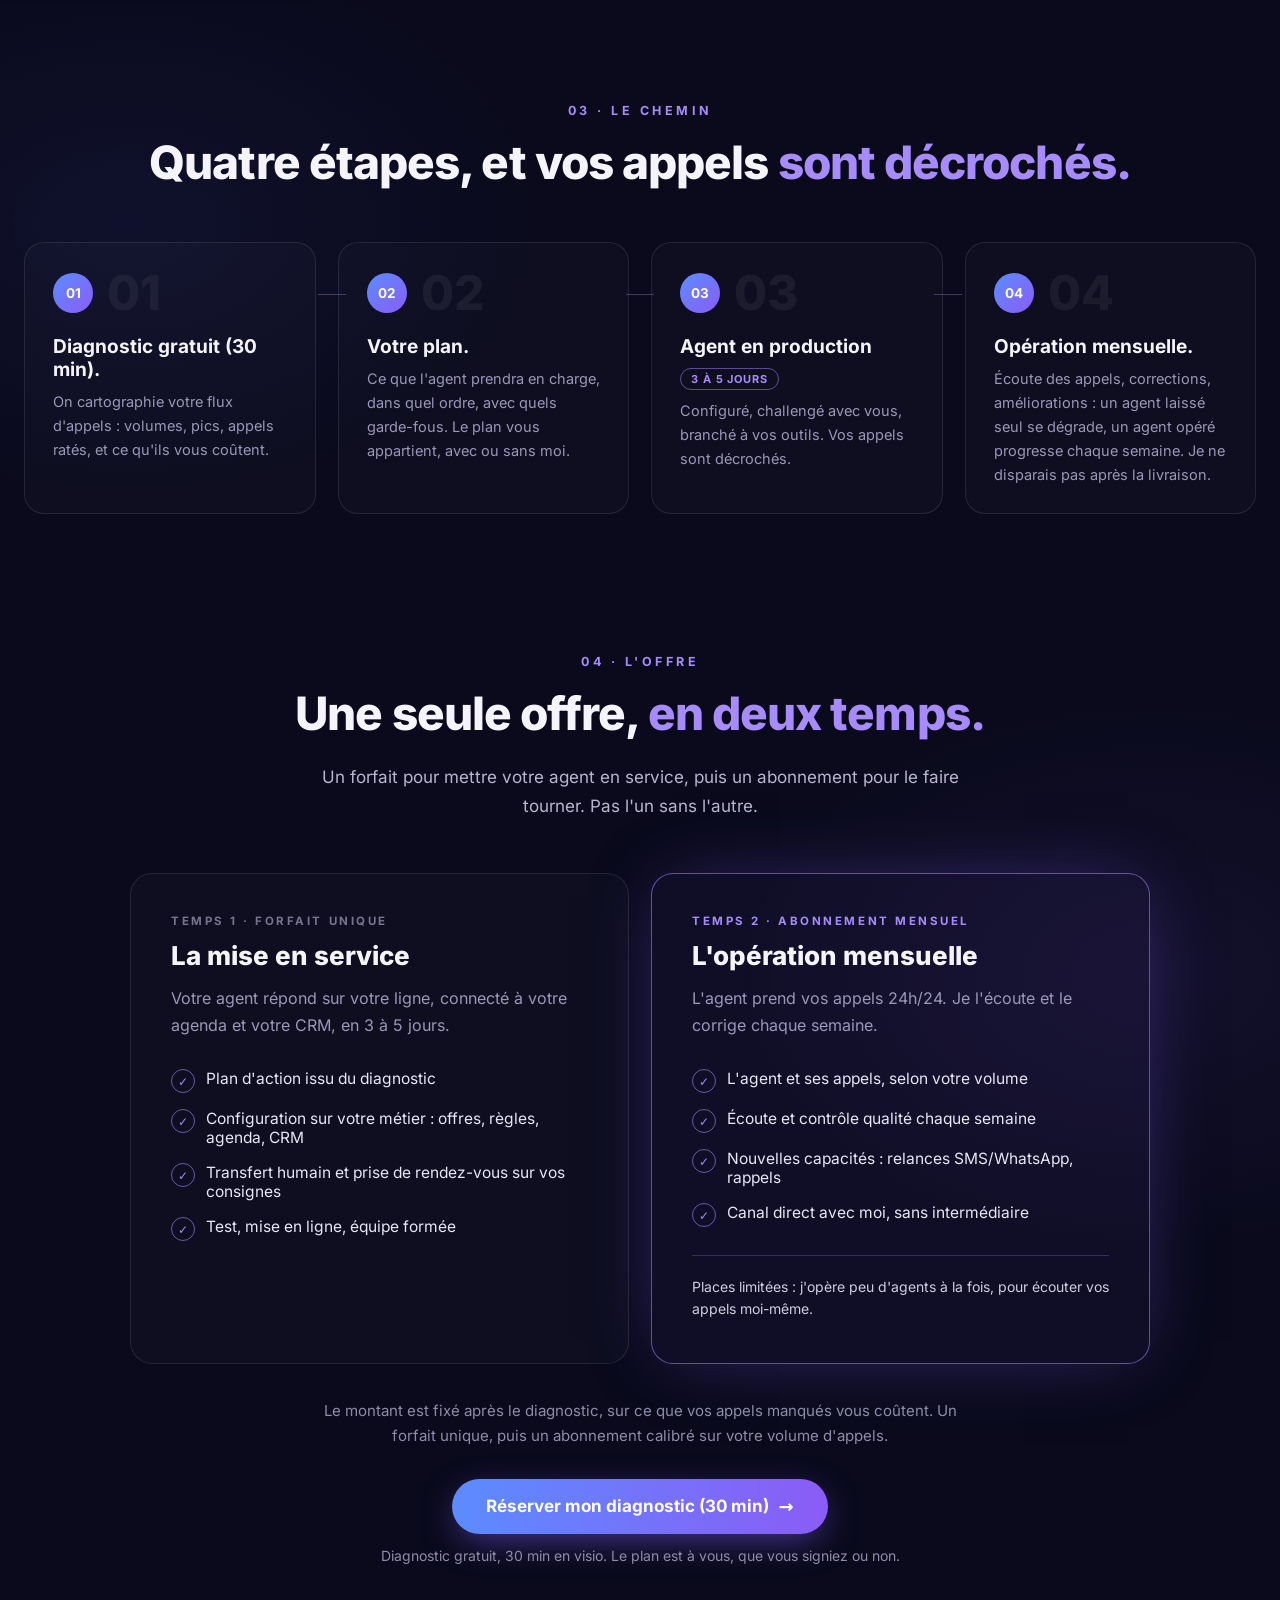
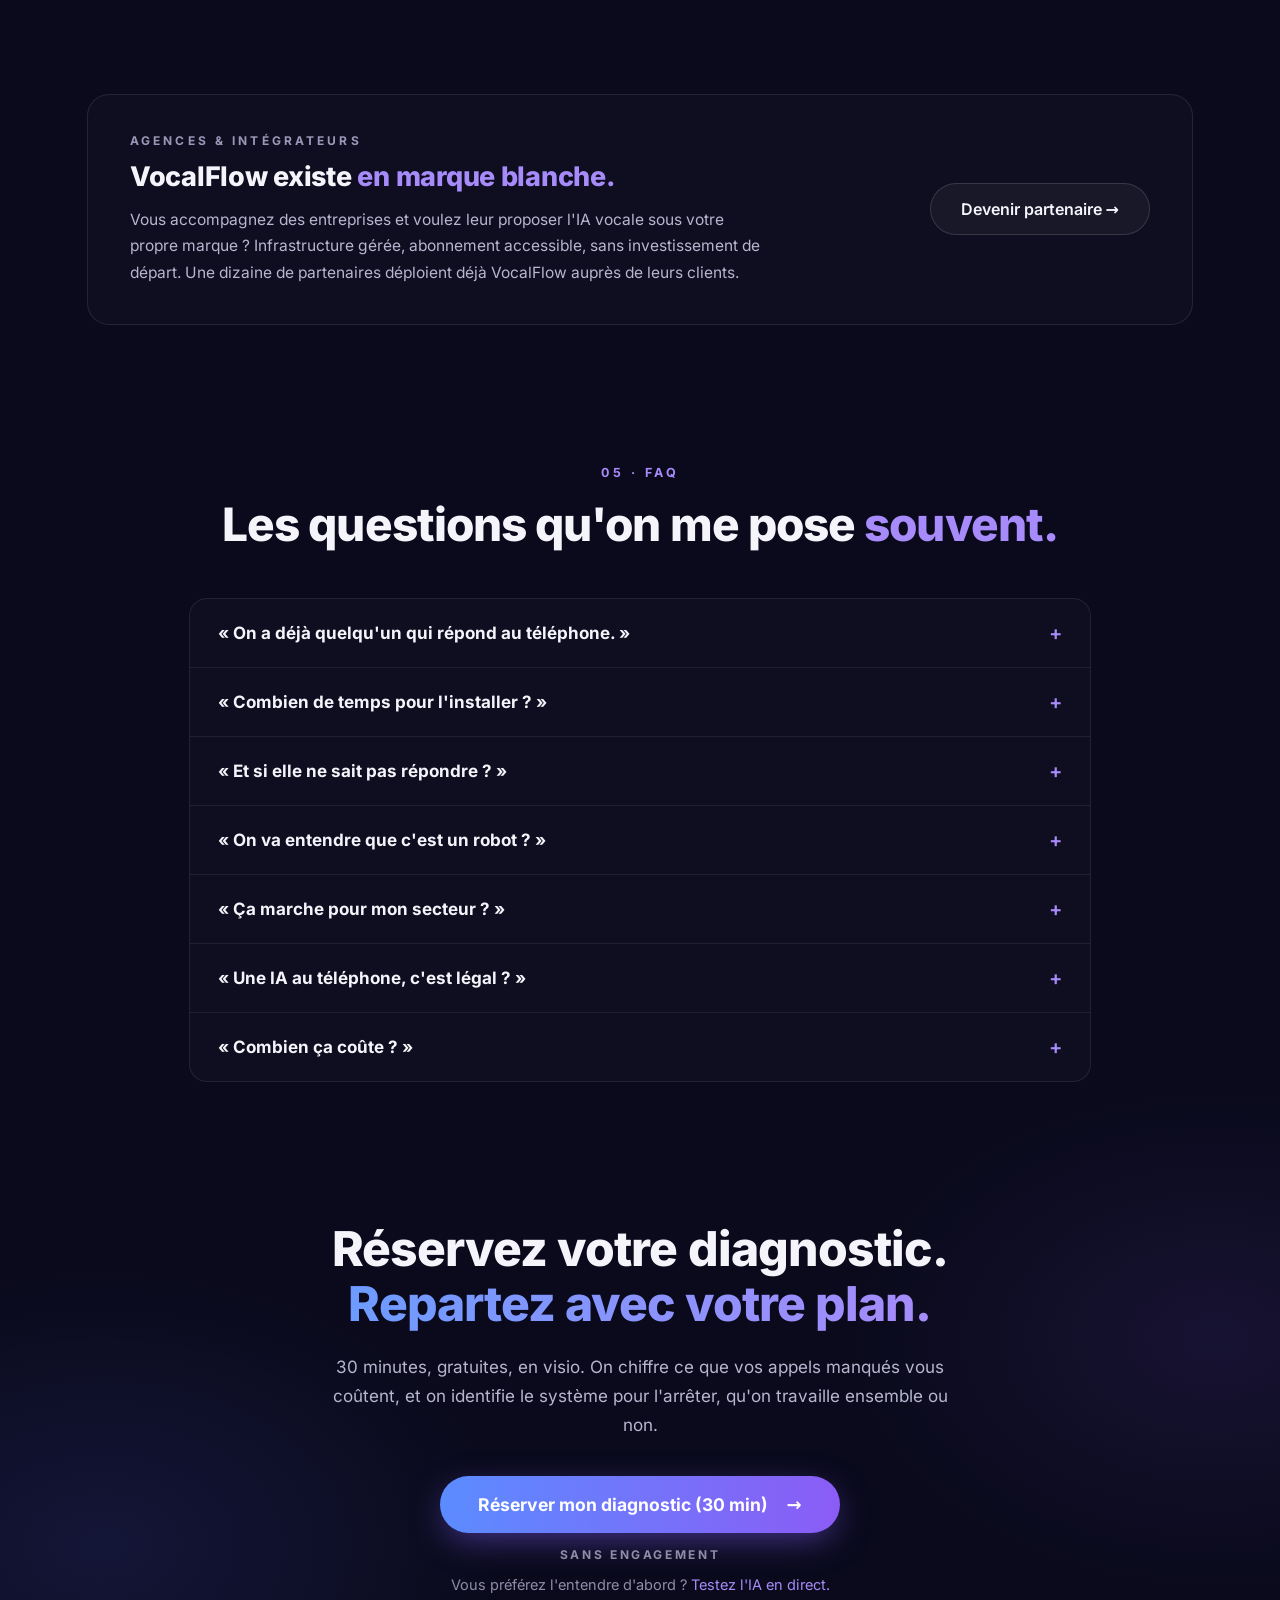
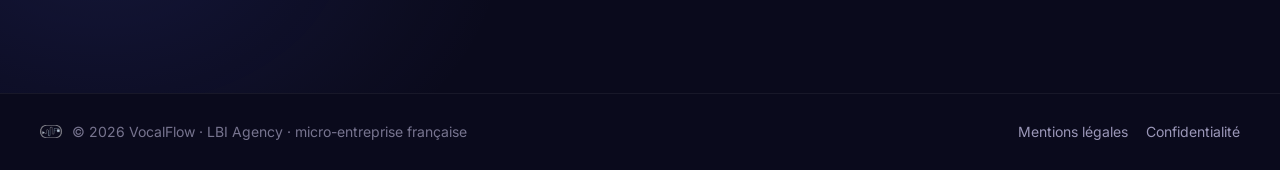
==== commit f73bcc40: "Offre allégée : moins de texte, plus d'espace - Intro en deux phrases, une phrase de résultat par ca" ====
--- a/index.html
+++ b/index.html
@@ -181,47 +181,37 @@
         </ol>
       </section>
 
-      <!-- S8 L'offre (réécrite le 07/09/2026 : une offre en deux temps, structure de prix explicite) -->
+      <!-- S8 L'offre (réécrite le 07/09/2026 : une offre en deux temps, allégée) -->
       <section id="offre" class="offer" aria-labelledby="offer-title">
         <p class="eyebrow">04 · L'offre</p>
         <h2 id="offer-title" class="h2">Une seule offre, <span class="accent">en deux temps.</span></h2>
-        <p class="lead lead--offer">D'abord, je mets votre agent en service : un forfait, payé une fois. Ensuite, chaque mois, je le fais tourner et je l'améliore : un abonnement. Pas l'un sans l'autre. À l'arrivée, un standard qui décroche 24h/24, prend les rendez-vous et remplit votre CRM.</p>
+        <p class="lead">Un forfait pour mettre votre agent en service, puis un abonnement pour le faire tourner. Pas l'un sans l'autre.</p>
         <div class="plans">
           <div class="plan">
             <div class="plan__kicker">Temps 1 · Forfait unique</div>
             <h3 class="plan__name">La mise en service</h3>
-            <p class="plan__desc">Résultat : votre agent répond sur votre ligne, connecté à votre agenda et à votre CRM, en 3 à 5 jours. Vous l'avez testé avant qu'il prenne son premier appel.</p>
+            <p class="plan__desc">Votre agent répond sur votre ligne, connecté à votre agenda et votre CRM, en 3 à 5 jours.</p>
             <ul class="checklist" role="list">
-              <li><span class="check" aria-hidden="true">✓</span><span>Plan d'action issu du diagnostic gratuit : ce que l'agent prend en charge, dans quel ordre</span></li>
-              <li><span class="check" aria-hidden="true">✓</span><span>Configuration sur votre base métier : vocabulaire, offres, règles, agenda, CRM</span></li>
-              <li><span class="check" aria-hidden="true">✓</span><span>Transfert vers un humain et prise de rendez-vous réglés sur vos consignes</span></li>
-              <li><span class="check" aria-hidden="true">✓</span><span>Phase de test : vous l'appelez, vous le challengez, je corrige avant la mise en ligne</span></li>
-              <li><span class="check" aria-hidden="true">✓</span><span>Mise en ligne sur votre numéro et formation de votre équipe à l'usage</span></li>
+              <li><span class="check" aria-hidden="true">✓</span><span>Plan d'action issu du diagnostic</span></li>
+              <li><span class="check" aria-hidden="true">✓</span><span>Configuration sur votre métier : offres, règles, agenda, CRM</span></li>
+              <li><span class="check" aria-hidden="true">✓</span><span>Transfert humain et prise de rendez-vous sur vos consignes</span></li>
+              <li><span class="check" aria-hidden="true">✓</span><span>Test, mise en ligne, équipe formée</span></li>
             </ul>
-            <p class="plan__note">Ce forfait construit et lance l'agent. Ce qui le fait tourner ensuite, c'est le temps 2.</p>
           </div>
           <div class="plan plan--featured">
             <div class="plan__kicker">Temps 2 · Abonnement mensuel</div>
             <h3 class="plan__name">L'opération mensuelle</h3>
-            <p class="plan__desc">L'agent prend vos appels 24h/24, et je l'écoute et le corrige chaque semaine. L'abonnement le fait tourner, inclut ses appels, et je le supervise moi-même.</p>
+            <p class="plan__desc">L'agent prend vos appels 24h/24. Je l'écoute et le corrige chaque semaine.</p>
             <ul class="checklist" role="list">
-              <li><span class="check" aria-hidden="true">✓</span><span>L'agent en fonctionnement et ses appels, dimensionnés sur votre volume mensuel</span></li>
-              <li><span class="check" aria-hidden="true">✓</span><span>Écoute et contrôle qualité des appels, chaque semaine : je corrige ce qui sonne faux</span></li>
-              <li><span class="check" aria-hidden="true">✓</span><span>Corrections et améliorations en continu</span></li>
-              <li><span class="check" aria-hidden="true">✓</span><span>Nouvelles capacités au fil de vos besoins : relances SMS/WhatsApp, campagnes de rappel</span></li>
-              <li><span class="check" aria-hidden="true">✓</span><span>Canal direct avec moi, sans intermédiaire : je l'ai construit, je le connais</span></li>
+              <li><span class="check" aria-hidden="true">✓</span><span>L'agent et ses appels, selon votre volume</span></li>
+              <li><span class="check" aria-hidden="true">✓</span><span>Écoute et contrôle qualité chaque semaine</span></li>
+              <li><span class="check" aria-hidden="true">✓</span><span>Nouvelles capacités : relances SMS/WhatsApp, rappels</span></li>
+              <li><span class="check" aria-hidden="true">✓</span><span>Canal direct avec moi, sans intermédiaire</span></li>
             </ul>
-            <p class="plan__note">Places limitées : j'opère un nombre restreint d'agents chaque mois. L'écoute hebdomadaire ne se délègue pas.</p>
-          </div>
-        </div>
-        <div class="offer__pricing">
-          <p class="offer__pricing-title">Ce que vous payez, et quand</p>
-          <dl class="offer__pricing-grid">
-            <div><dt>Une fois</dt><dd>La mise en service : un forfait unique pour construire, tester et mettre en ligne votre agent, formation de votre équipe comprise.</dd></div>
-            <div><dt>Chaque mois</dt><dd>L'abonnement : calibré sur votre volume d'appels. Il inclut l'agent, ses appels et mon suivi hebdomadaire.</dd></div>
-            <div><dt>Le montant</dt><dd>Fixé après le diagnostic, sur ce que vos appels manqués vous coûtent. Pas de grille publique : chaque projet est dimensionné à sa mesure.</dd></div>
-          </dl>
-        </div>
+            <p class="plan__note">Places limitées : j'opère peu d'agents à la fois, pour écouter vos appels moi-même.</p>
+          </div>
+        </div>
+        <p class="offer__note">Le montant est fixé après le diagnostic, sur ce que vos appels manqués vous coûtent. Un forfait unique, puis un abonnement calibré sur votre volume d'appels.</p>
         <div class="cta-block">
           <a href="#diagnostic" class="btn btn--primary">Réserver mon diagnostic (30&nbsp;min) <span class="arrow" aria-hidden="true">→</span></a>
           <div class="cta-block__note">Diagnostic gratuit, 30 min en visio. Le plan est à vous, que vous signiez ou non.</div>
--- a/styles.css
+++ b/styles.css
@@ -341,24 +341,15 @@
 /* ---------- S8 L'offre ---------- */
 .offer { position: relative; padding: 100px 24px 40px; background-image: radial-gradient(640px 420px at 90% 40%, rgba(139, 92, 246, .08), transparent 65%); }
 .plans { max-width: 1020px; margin: 52px auto 0; display: grid; grid-template-columns: repeat(2, 1fr); gap: 22px; align-items: stretch; }
-.plan { background: var(--card); border: 1px solid var(--line); border-radius: 22px; padding: 34px 36px; }
+.plan { background: var(--card); border: 1px solid var(--line); border-radius: 22px; padding: 40px 40px 42px; }
 .plan--featured { background: rgba(139, 92, 246, .05); border-color: rgba(167, 139, 250, .55); box-shadow: 0 0 70px -22px rgba(124, 92, 246, .5); }
 .plan__kicker { font-size: 11.5px; letter-spacing: .22em; font-weight: 700; color: var(--muted-3); text-transform: uppercase; }
 .plan--featured .plan__kicker { color: var(--accent); }
 .plan__name { margin-top: 12px; font-size: 26px; font-weight: 800; color: var(--ink); }
-.plan__desc { margin-top: 12px; font-size: 15.5px; line-height: 1.65; color: var(--muted); }
-.plan .checklist { margin-top: 24px; }
-.lead--offer { max-width: 720px; }
-.plan__note { margin-top: 20px; padding-top: 16px; border-top: 1px solid var(--line-soft); font-size: 13.5px; line-height: 1.6; color: var(--muted-2); }
-.plan--featured .plan__note { color: var(--soft); border-top-color: rgba(167, 139, 250, .25); }
-.offer__pricing {
-  max-width: 1020px; margin: 22px auto 0; padding: 26px 34px 28px;
-  background: var(--card); border: 1px solid rgba(167, 139, 250, .28); border-radius: 20px;
-}
-.offer__pricing-title { font-size: 12.5px; letter-spacing: .28em; font-weight: 700; color: var(--accent); text-transform: uppercase; }
-.offer__pricing-grid { margin: 16px 0 0; display: grid; grid-template-columns: repeat(3, 1fr); gap: 20px 32px; }
-.offer__pricing-grid dt { font-size: 15.5px; font-weight: 700; color: var(--ink); }
-.offer__pricing-grid dd { margin: 6px 0 0; font-size: 14.5px; line-height: 1.65; color: var(--muted); }
+.plan__desc { margin-top: 14px; font-size: 16px; line-height: 1.7; color: var(--muted); }
+.plan .checklist { margin-top: 30px; gap: 16px; }
+.plan__note { margin-top: 28px; padding-top: 20px; border-top: 1px solid rgba(167, 139, 250, .25); font-size: 14px; line-height: 1.6; color: var(--soft); }
+.offer__note { max-width: 640px; margin: 34px auto 0; text-align: center; font-size: 15px; line-height: 1.7; color: var(--muted-2); }
 
 /* ---------- S9 Marque blanche ---------- */
 .partner { padding: 90px 24px 40px; }
@@ -462,7 +453,6 @@
   .nav { padding: 0 20px; height: 64px; }
   .footer__inner { padding: 22px 20px; }
   .plans { grid-template-columns: 1fr; }
-  .offer__pricing-grid { grid-template-columns: 1fr; }
   .simple { padding-top: 112px; }
 }
 
@@ -480,8 +470,7 @@
   .final { padding: 88px 24px 72px; }
   .quotes { margin-top: 40px; }
   .law { margin-top: 36px; padding: 26px 22px; }
-  .plan { padding: 28px 24px; }
-  .offer__pricing { padding: 22px 22px 24px; }
+  .plan { padding: 30px 24px 32px; }
   .partner__card { padding: 28px 24px; gap: 24px; }
   .faq__q { padding: 18px 20px; }
   .faq__q > span:first-child { font-size: 16px; }
